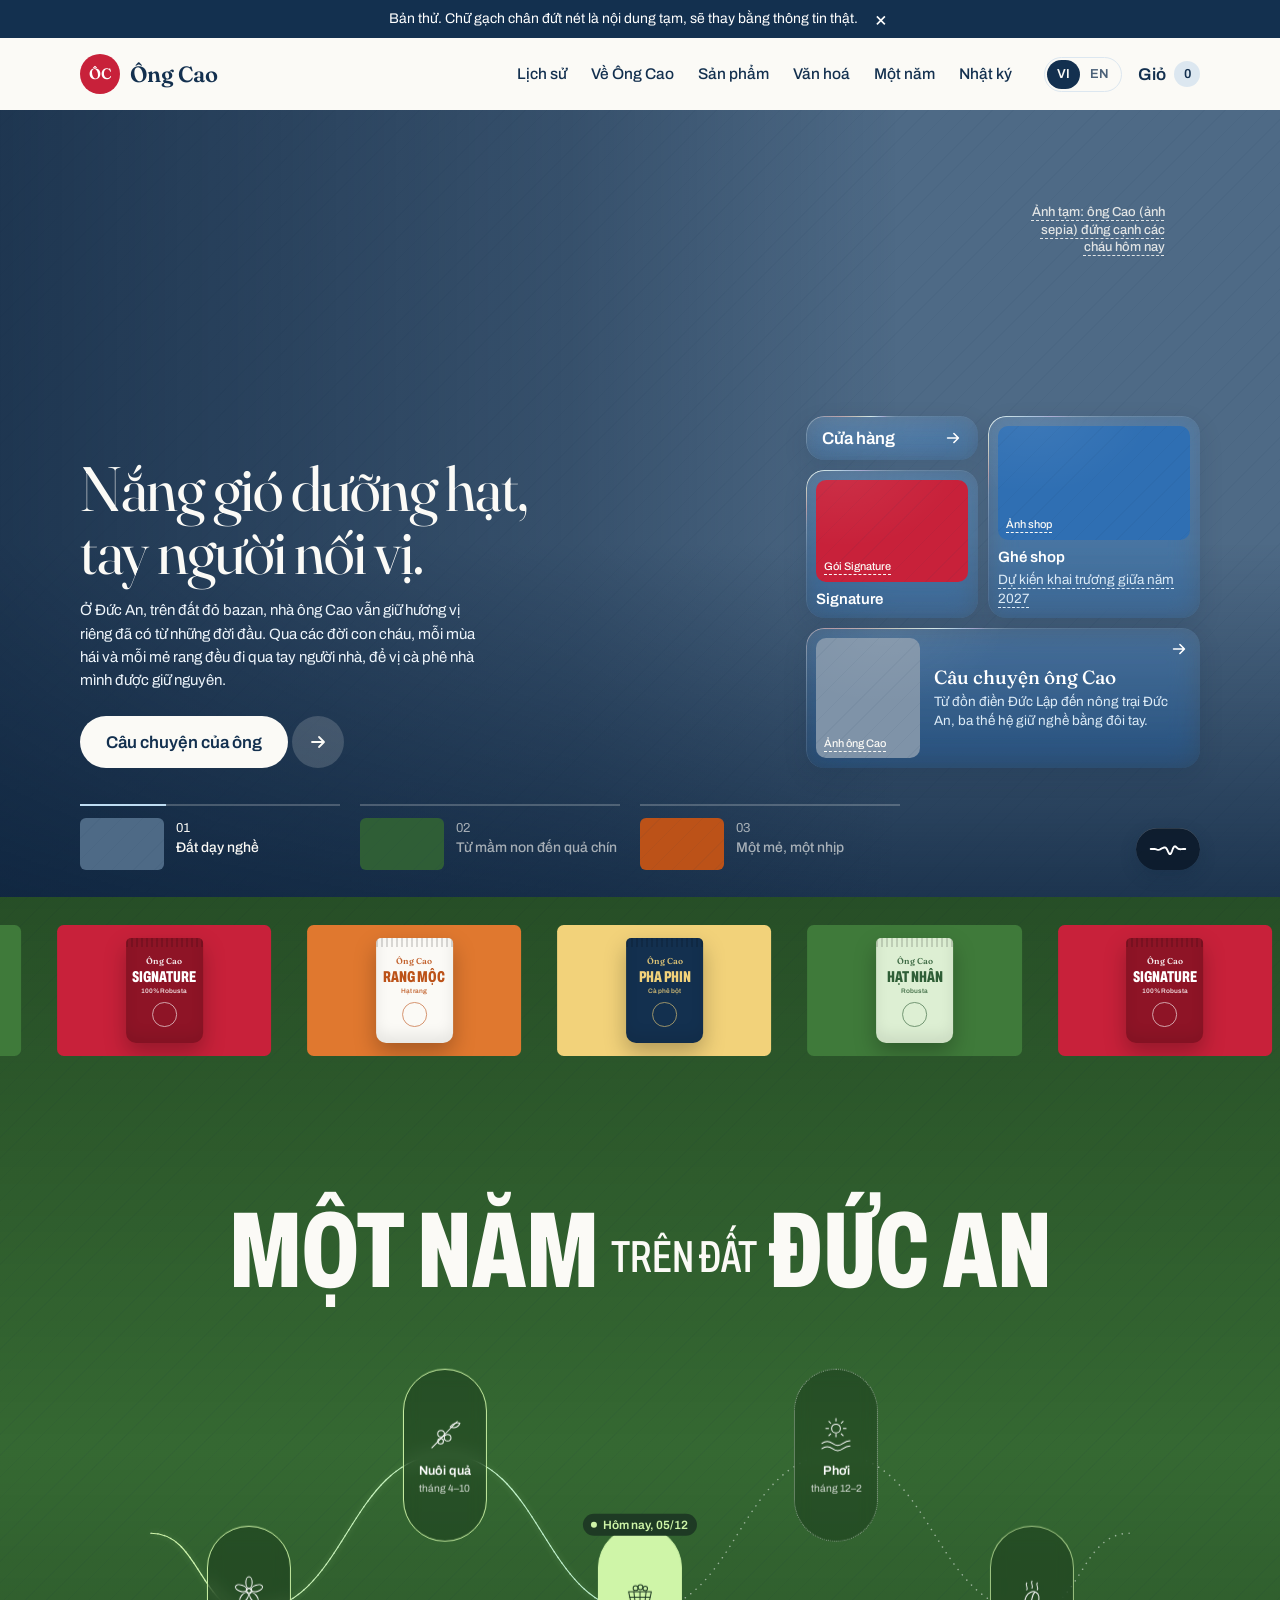
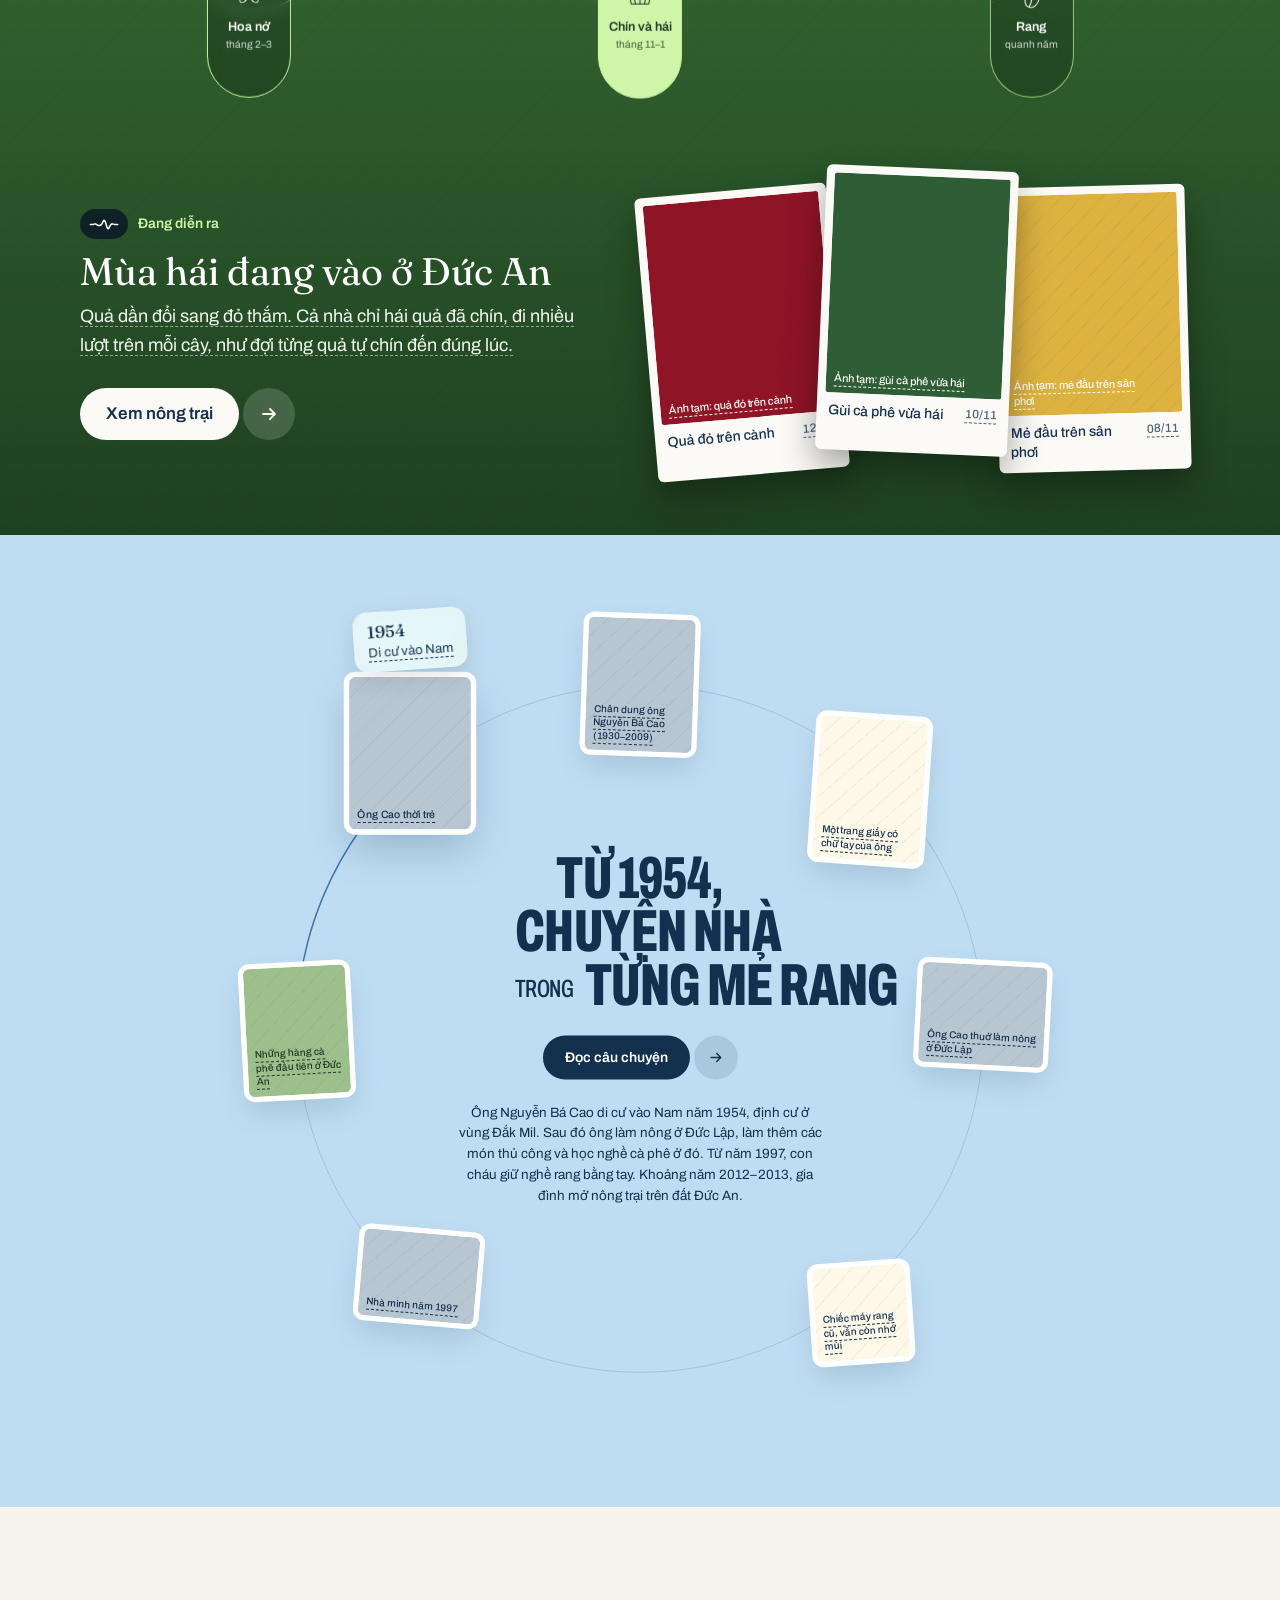
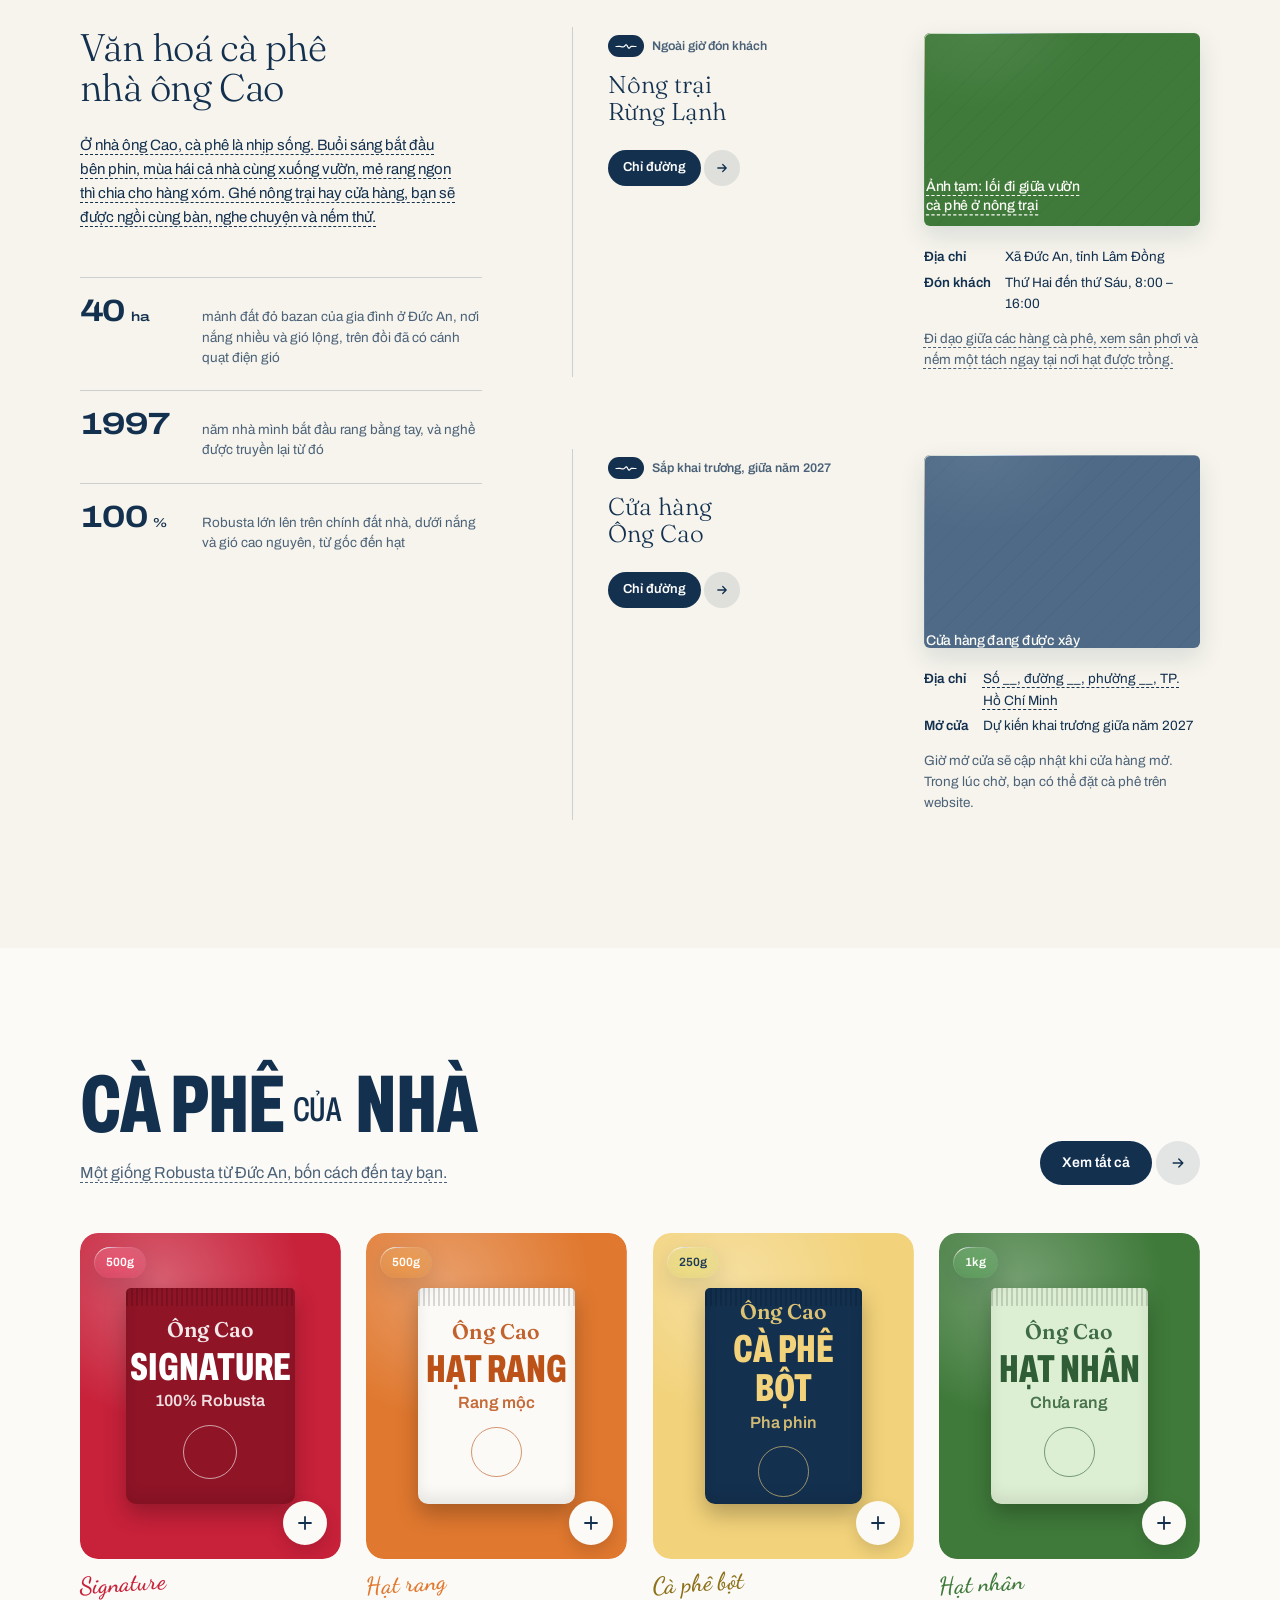
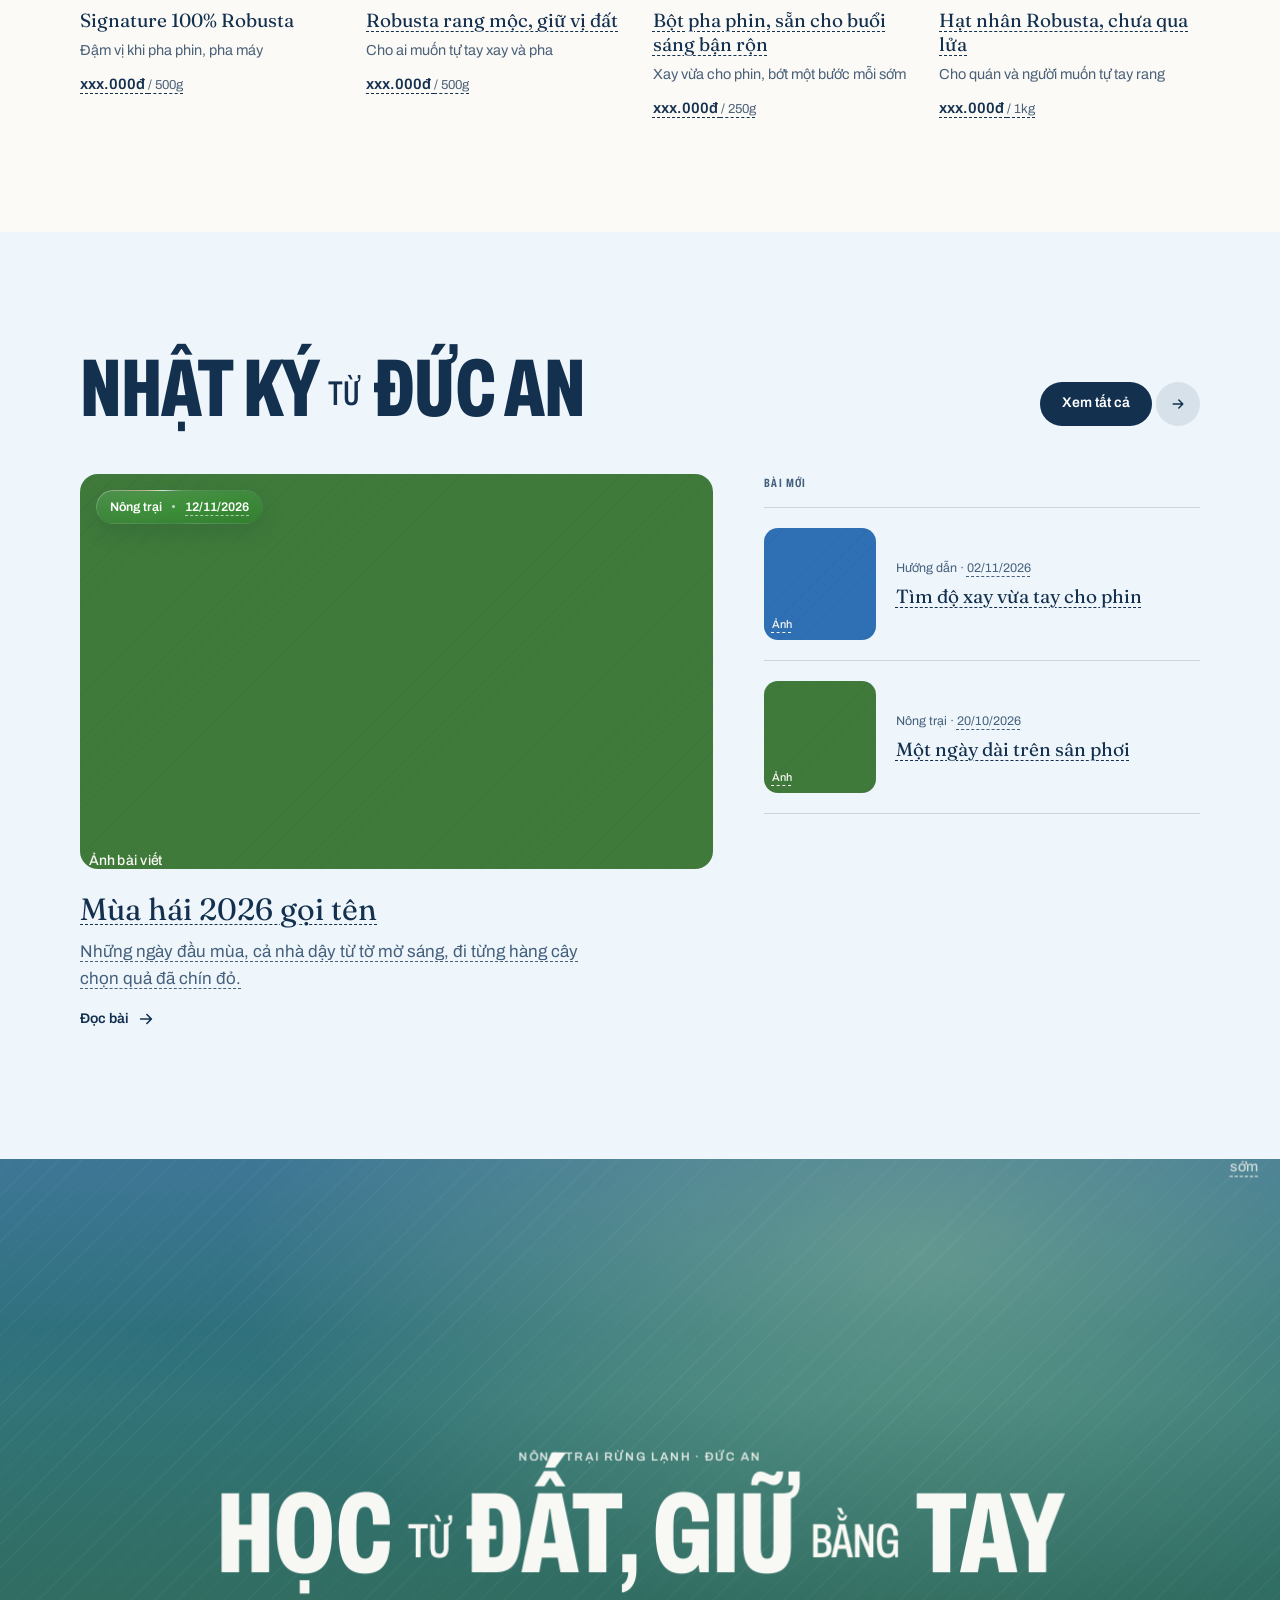
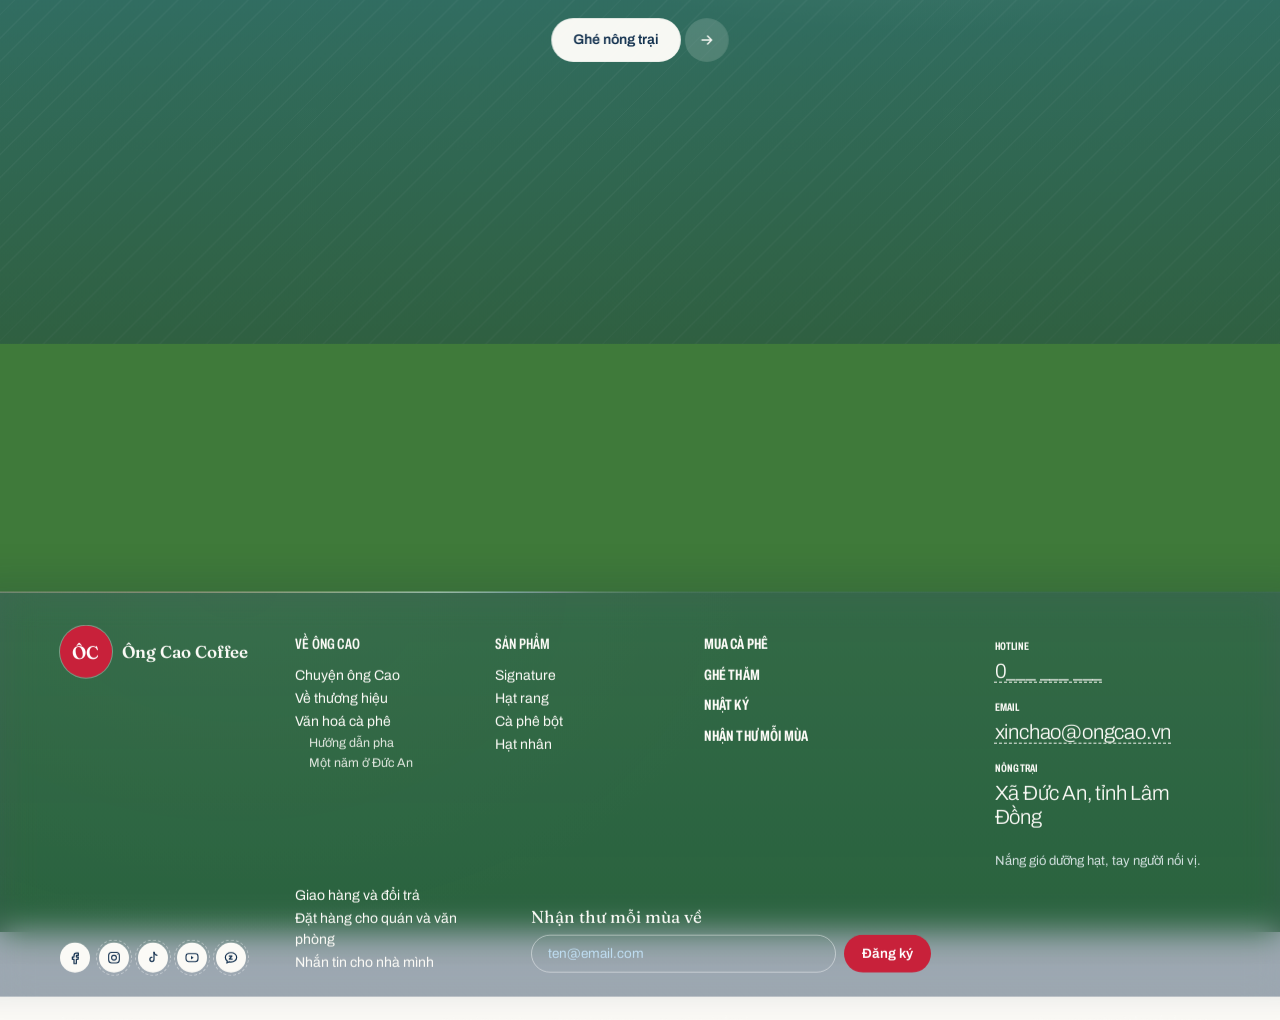
==== index.html @ 78bb6f8e "Bản thử website Ông Cao Coffee Trang chủ và 6 trang con (Lịch sử, Về Ông Cao, Sản phẩm, Văn hoá, Một" ====
<!doctype html>
<html lang="vi">
<head>
<meta charset="utf-8">
<meta name="viewport" content="width=device-width, initial-scale=1">
<!-- Bản thử: chặn Google lập chỉ mục. Xoá dòng dưới khi ra mắt chính thức. -->
<meta name="robots" content="noindex, nofollow">
<title>Ông Cao Coffee</title>
<meta name="description" content="Cà phê Robusta trồng trên đất đỏ bazan ở Đức An, rang bằng tay từ năm 1997. Nắng, gió và đôi tay người nhà cùng làm nên hạt cà phê.">
<link rel="preconnect" href="https://fonts.googleapis.com">
<link rel="preconnect" href="https://fonts.gstatic.com" crossorigin>
<link href="https://fonts.googleapis.com/css2?family=Archivo:wdth,wght@62..125,100..900&family=Dancing+Script:wght@500..700&family=Fraunces:opsz,wght@9..144,300..700&display=swap" rel="stylesheet">
<link rel="stylesheet" href="assets/styles.css?v=91">
<script>
  document.documentElement.classList.add('js');
  try { var l = localStorage.getItem('ongcao-lang'); if (l === 'en' || l === 'vi') document.documentElement.lang = l; } catch (e) {}
  try { if (sessionStorage.getItem('oc-draft-closed')) document.documentElement.classList.add('no-draft'); } catch (e) {}
  // Chuyển trang: bỏ qua hiệu ứng khi tab đang ẩn để trang không bị kẹt ở màn che
  addEventListener('pagereveal', function (e) { if (e.viewTransition && document.visibilityState === 'hidden') e.viewTransition.skipTransition(); });
  addEventListener('pageswap', function (e) { if (e.viewTransition && document.visibilityState === 'hidden') e.viewTransition.skipTransition(); });
</script>
</head>
<body>

<a class="skip" href="#main"><span lang="vi">Bỏ qua tới nội dung</span><span lang="en">Skip to content</span></a>

<div class="draft-note" id="draftNote" role="note">
  <p>
    <span lang="vi">Bản thử. Chữ gạch chân đứt nét là nội dung tạm, sẽ thay bằng thông tin thật.</span>
    <span lang="en">Draft. Dashed-underline text is placeholder content, to be replaced with real details.</span>
  </p>
  <button type="button" class="draft-note__close" id="draftClose" aria-label="Đóng ghi chú">×</button>
</div>

<!-- 0. Header -->
<header class="site-header" id="header">
  <div class="wrap header__inner">
    <a href="index.html" class="logo" aria-label="Ông Cao Coffee">
      <span class="logo__mark" aria-hidden="true">ÔC</span>
      <span class="logo__word">Ông Cao</span>
    </a>
    <nav class="nav" id="nav" aria-label="Chính">
      <a href="lich-su.html" data-page="lich-su"><span lang="vi">Lịch sử</span><span lang="en">History</span></a>
      <a href="ve-ong-cao.html" data-page="ve-ong-cao"><span lang="vi">Về Ông Cao</span><span lang="en">About</span></a>
      <a href="san-pham.html" data-page="san-pham"><span lang="vi">Sản phẩm</span><span lang="en">Products</span></a>
      <a href="van-hoa.html" data-page="van-hoa"><span lang="vi">Văn hoá</span><span lang="en">Culture</span></a>
      <a href="mot-nam.html" data-page="mot-nam"><span lang="vi">Một năm</span><span lang="en">The year</span></a>
      <a href="nhat-ky.html" data-page="nhat-ky"><span lang="vi">Nhật ký</span><span lang="en">Journal</span></a>
    </nav>
    <div class="header__tools">
      <div class="lang" role="group" aria-label="Ngôn ngữ / Language">
        <button type="button" data-set-lang="vi" aria-pressed="true">VI</button>
        <button type="button" data-set-lang="en" aria-pressed="false">EN</button>
      </div>
      <a href="san-pham.html" class="cart" id="cart" aria-live="polite">
        <span lang="vi">Giỏ</span><span lang="en">Cart</span>
        <span class="cart__count" id="cartCount">0</span>
      </a>
      <button type="button" class="menu-btn" id="menuBtn" aria-expanded="false" aria-controls="nav">
        <span lang="vi">Menu</span><span lang="en">Menu</span>
      </button>
    </div>
  </div>
</header>

<main id="main">

<!-- 1. Hero: hai thế hệ -->
<section class="hero" id="hero" aria-roledescription="carousel" aria-label="Ông Cao Coffee" data-light>

  <!-- Lớp nền: mỗi cảnh một ảnh, phóng sẵn rồi lùi chậm -->
  <div class="hero__bg" aria-hidden="true">
    <div class="hero__slide is-active" data-duration="7000">
      <div class="hero__media ph" style="--ph: var(--slate-500)">
        <span class="ph__label tam"><span lang="vi">Ảnh tạm: ông Cao (ảnh sepia) đứng cạnh các cháu hôm nay</span><span lang="en">Placeholder: Mr. Cao (sepia photo) standing beside his grandchildren today</span></span>
      </div>
    </div>
    <div class="hero__slide" data-duration="10500" data-stages="3">
      <div class="hero__stage is-on"><div class="hero__media ph" style="--ph: var(--leaf-700)"><span class="ph__label tam"><span lang="vi">Ảnh tạm: mầm cà phê non trong bầu đất</span><span lang="en">Placeholder: a young seedling in its soil bag</span></span></div></div>
      <div class="hero__stage"><div class="hero__media ph" style="--ph: var(--leaf-400)"><span class="ph__label tam"><span lang="vi">Ảnh tạm: hoa trắng phủ kín cành cà phê</span><span lang="en">Placeholder: white blossom covering the coffee branches</span></span></div></div>
      <div class="hero__stage"><div class="hero__media ph" style="--ph: var(--cherry-700)"><span class="ph__label tam"><span lang="vi">Ảnh tạm: chùm quả Robusta chín đỏ</span><span lang="en">Placeholder: ripe red Robusta cherries</span></span></div></div>
    </div>
    <div class="hero__slide" data-duration="7000">
      <div class="hero__media ph" style="--ph: var(--sun-600)">
        <span class="ph__label tam"><span lang="vi">Ảnh tạm: đôi tay đảo hạt trong mẻ rang</span><span lang="en">Placeholder: hands turning beans in a roasting batch</span></span>
      </div>
    </div>
  </div>
  <div class="hero__shade" aria-hidden="true"></div>

  <div class="wrap hero__content">
    <!-- Lớp chữ: mỗi cảnh một lời mời -->
    <ul class="hero__copy" id="heroCopy">
      <li class="hero__scene is-active" role="group" aria-roledescription="slide" aria-label="1 / 3">
        <h1 class="hero__title">
          <span lang="vi">Nắng gió dưỡng hạt,<br>tay người nối vị.</span>
          <span lang="en">Sun and wind nurture the bean,<br>hands carry on its taste.</span>
        </h1>
        <p class="hero__lead">
          <span lang="vi">Ở Đức An, trên đất đỏ bazan, nhà ông Cao vẫn giữ hương vị riêng đã có từ những đời đầu. Qua các đời con cháu, mỗi mùa hái và mỗi mẻ rang đều đi qua tay người nhà, để vị cà phê nhà mình được giữ nguyên.</span>
          <span lang="en">In Đức An, on red basalt earth, Mr. Cao's family keeps the flavor that is theirs, a taste carried since the first generations. Through each generation, every harvest and every roast still passes through family hands, so the taste of home is kept.</span>
        </p>
        <div class="pill-btn">
          <a href="#chuyen" class="pill-btn__label"><span lang="vi">Câu chuyện của ông</span><span lang="en">His story</span></a>
          <a href="#chuyen" class="pill-btn__icon" tabindex="-1" aria-hidden="true"><span class="pill-btn__arrow"><svg viewBox="0 0 20 20"><path d="M4 10h11M11 5l5 5-5 5"/></svg></span><span class="pill-btn__arrow pill-btn__arrow--next"><svg viewBox="0 0 20 20"><path d="M4 10h11M11 5l5 5-5 5"/></svg></span></a>
        </div>
      </li>

      <li class="hero__scene" role="group" aria-roledescription="slide" aria-label="2 / 3">
        <h2 class="hero__title">
          <span lang="vi">Từ mầm non<br>đến quả chín.</span>
          <span lang="en">From first shoot<br>to ripe cherry.</span>
        </h2>
        <ol class="hero__stages" id="heroStages">
          <li class="is-on"><span lang="vi">Mầm non</span><span lang="en">First shoot</span></li>
          <li><span lang="vi">Hoa nở</span><span lang="en">Blossom</span></li>
          <li><span lang="vi">Kết trái</span><span lang="en">Fruit</span></li>
          <li class="hero__stages-pill" aria-hidden="true" role="presentation"></li>
        </ol>
        <!-- Mỗi giai đoạn một đoạn mô tả (nội dung tạm, gia đình cần xác nhận các con số) -->
        <div class="hero__lead hero__lead--stages tam" id="heroStageLead">
          <p class="hero__lead-item is-on">
            <span lang="vi">Từ mầm non đến khi cây trưởng thành, cây Robusta ở Đức An phải mất khoảng __ năm mới cho được vụ quả đầu tiên đủ chuẩn để rang. Trong thời gian chờ, cả nhà vẫn trồng lúa, ngô và khoai để có cái ăn.</span>
            <span lang="en">From first shoot to full maturity, a Robusta tree in Đức An takes about __ years to bear a first crop worthy of the roaster. While waiting, the family still grows rice, corn and sweet potato to eat.</span>
          </p>
          <p class="hero__lead-item" aria-hidden="true">
            <span lang="vi">Sang tháng 2, giữa mùa khô, sau những đợt tưới cây, hoa trắng nở kín cành trong khoảng __ ngày, rồi nhường chỗ cho những chùm quả non xanh.</span>
            <span lang="en">In February, in the middle of the dry season and after the watering of the trees, white blossom covers the branches for about __ days, then gives way to tiny green cherries.</span>
          </p>
          <p class="hero__lead-item" aria-hidden="true">
            <span lang="vi">Quả lớn dần suốt mùa mưa rồi chín đỏ vào khoảng tháng 11. Cả nhà chỉ hái quả đã chín, đi __ lượt mới xong một cây.</span>
            <span lang="en">Through the rains the cherries swell and turn red around November. The family picks only the ripe ones, passing each tree __ times.</span>
          </p>
        </div>
        <div class="pill-btn">
          <a href="#hanh-trinh" class="pill-btn__label"><span lang="vi">Đi dạo nông trại</span><span lang="en">Walk the farm</span></a>
          <a href="#hanh-trinh" class="pill-btn__icon" tabindex="-1" aria-hidden="true"><span class="pill-btn__arrow"><svg viewBox="0 0 20 20"><path d="M4 10h11M11 5l5 5-5 5"/></svg></span><span class="pill-btn__arrow pill-btn__arrow--next"><svg viewBox="0 0 20 20"><path d="M4 10h11M11 5l5 5-5 5"/></svg></span></a>
        </div>
      </li>

      <li class="hero__scene" role="group" aria-roledescription="slide" aria-label="3 / 3">
        <h2 class="hero__title">
          <span lang="vi">Rang bằng tay,<br>một mẻ một nhịp.</span>
          <span lang="en">Roasted by hand,<br>one batch, one rhythm.</span>
        </h2>
        <p class="hero__lead">
          <span lang="vi">Mỗi mẻ chỉ <span class="tam">__ kg</span>, rang theo công thức gia đình giữ từ bao năm, rồi đóng gói ngay tại xưởng khi hạt còn thơm.</span>
          <span lang="en">Each batch is just <span class="tam">__ kg</span>, roasted to a family recipe kept over the years, and packed at our roastery while the beans are still fragrant.</span>
        </p>
        <div class="pill-btn pill-btn--buy">
          <a href="#san-pham" class="pill-btn__label"><span lang="vi">Mua cà phê</span><span lang="en">Shop coffee</span></a>
          <a href="#san-pham" class="pill-btn__icon" tabindex="-1" aria-hidden="true"><span class="pill-btn__arrow"><svg viewBox="0 0 20 20"><path d="M4 10h11M11 5l5 5-5 5"/></svg></span><span class="pill-btn__arrow pill-btn__arrow--next"><svg viewBox="0 0 20 20"><path d="M4 10h11M11 5l5 5-5 5"/></svg></span></a>
        </div>
      </li>
    </ul>

    <!-- Lưới thẻ kính -->
    <nav class="glass" id="glass" aria-label="Lối tắt">
      <a href="#san-pham" class="glass__cell lg glass__bar">
        <span lang="vi">Cửa hàng</span><span lang="en">Shop</span>
        <svg viewBox="0 0 20 20" aria-hidden="true"><path d="M4 10h11M11 5l5 5-5 5"/></svg>
      </a>

      <div class="glass__cell lg glass__tall" data-rotate>
        <a href="#hanh-trinh" class="glass__face is-on">
          <span class="glass__live"><span class="live-dot" aria-hidden="true"></span><span id="glassSeason">Đang mùa hái ở Đức An</span></span>
          <span class="glass__img ph" style="--ph: var(--leaf-700)"><span class="ph__label tam"><span lang="vi">Ảnh mùa hái</span><span lang="en">Harvest photo</span></span></span>
          <span class="glass__title"><span lang="vi">Hôm nay ở nông trại</span><span lang="en">On the farm today</span></span>
        </a>
        <a href="#ghe-shop" class="glass__face">
          <span class="glass__img ph" style="--ph: var(--sky-500)"><span class="ph__label tam"><span lang="vi">Ảnh shop</span><span lang="en">Shop photo</span></span></span>
          <span class="glass__title"><span lang="vi">Ghé shop</span><span lang="en">Visit the shop</span></span>
          <span class="glass__text tam"><span lang="vi">Dự kiến khai trương giữa năm 2027</span><span lang="en">Opening expected mid-2027</span></span>
        </a>
      </div>

      <a href="#san-pham" class="glass__cell lg glass__square">
        <span class="glass__img glass__img--product ph" style="--ph: var(--cherry-500)"><span class="ph__label tam"><span lang="vi">Gói Signature</span><span lang="en">Signature bag</span></span></span>
        <span class="glass__title">Signature</span>
      </a>

      <div class="glass__cell lg glass__wide" data-rotate>
        <a href="#chuyen" class="glass__face is-on">
          <span class="glass__img glass__img--side ph" style="--ph: var(--slate-400)"><span class="ph__label tam"><span lang="vi">Ảnh ông Cao</span><span lang="en">Mr. Cao</span></span></span>
          <span class="glass__body">
            <span class="glass__title"><span lang="vi">Câu chuyện ông Cao</span><span lang="en">Mr. Cao's story</span></span>
            <span class="glass__text"><span lang="vi">Từ đồn điền Đức Lập đến nông trại Đức An, ba thế hệ giữ nghề bằng đôi tay.</span><span lang="en">From the Đức Lập plantation to the Đức An farm, three generations have kept the craft by hand.</span></span>
          </span>
          <svg class="glass__arrow" viewBox="0 0 20 20" aria-hidden="true"><path d="M4 10h11M11 5l5 5-5 5"/></svg>
        </a>
        <a href="#" class="glass__face">
          <span class="glass__img glass__img--side ph" style="--ph: var(--leaf-400)"><span class="ph__label tam"><span lang="vi">Ảnh nhật ký</span><span lang="en">Journal photo</span></span></span>
          <span class="glass__body">
            <span class="glass__title"><span lang="vi">Nhật ký từ Đức An</span><span lang="en">Notes from Đức An</span></span>
            <span class="glass__text"><span lang="vi">Những trang mới nhất từ nông trại, viết lại mỗi mùa.</span><span lang="en">The newest pages from the farm, written again each season.</span></span>
          </span>
          <svg class="glass__arrow" viewBox="0 0 20 20" aria-hidden="true"><path d="M4 10h11M11 5l5 5-5 5"/></svg>
        </a>
      </div>
    </nav>
  </div>

  <!-- Ảnh nhỏ đánh số + thanh tiến trình -->
  <div class="wrap hero__thumbs">
    <ol class="thumbs" id="heroThumbs">
      <li><button type="button" class="thumb is-active" aria-current="true">
        <span class="thumb__bar"><span class="thumb__fill"></span></span>
        <span class="thumb__img ph" style="--ph: var(--slate-500)" aria-hidden="true"></span>
        <span class="thumb__num">01</span>
        <span class="thumb__label"><span lang="vi">Đất dạy nghề</span><span lang="en">Taught by the soil</span></span>
      </button></li>
      <li><button type="button" class="thumb">
        <span class="thumb__bar"><span class="thumb__fill"></span></span>
        <span class="thumb__img ph" style="--ph: var(--leaf-700)" aria-hidden="true"></span>
        <span class="thumb__num">02</span>
        <span class="thumb__label"><span lang="vi">Từ mầm non đến quả chín</span><span lang="en">From shoot to ripe cherry</span></span>
      </button></li>
      <li><button type="button" class="thumb">
        <span class="thumb__bar"><span class="thumb__fill"></span></span>
        <span class="thumb__img ph" style="--ph: var(--sun-600)" aria-hidden="true"></span>
        <span class="thumb__num">03</span>
        <span class="thumb__label"><span lang="vi">Một mẻ, một nhịp</span><span lang="en">One batch, one rhythm</span></span>
      </button></li>
    </ol>
    <button type="button" class="hero__pause live-wave" id="heroPause" aria-pressed="false">
      <svg viewBox="0 0 44 22" aria-hidden="true"><path d="M2 11H42"/></svg>
      <span class="sr-only"><span lang="vi">Tạm dừng</span><span lang="en">Pause</span></span>
    </button>
  </div>
</section>

<!-- 2. Sản phẩm + hành trình một năm (chung một nền) -->
<section class="journey" id="hanh-trinh" aria-labelledby="journeyTitle">
  <div class="journey__bg" id="journeyBg" aria-hidden="true">
    <div class="journey__layer ph" style="--ph: var(--leaf-400)"><span class="ph__label tam"><span lang="vi">Ảnh nền tạm: hoa cà phê trắng phủ kín vườn</span><span lang="en">Background placeholder: white blossom across the orchard</span></span></div>
    <div class="journey__layer ph" style="--ph: var(--leaf-800)"><span class="ph__label tam"><span lang="vi">Ảnh nền tạm: vườn mùa mưa, quả xanh trên cành</span><span lang="en">Background placeholder: the orchard in the rainy season</span></span></div>
    <div class="journey__layer ph" style="--ph: var(--leaf-600)"><span class="ph__label tam"><span lang="vi">Ảnh nền tạm: tay người nhà hái giữa vườn</span><span lang="en">Background placeholder: family hands picking in the orchard</span></span></div>
    <div class="journey__layer ph" style="--ph: var(--honey-500)"><span class="ph__label tam"><span lang="vi">Ảnh nền tạm: sân phơi rực nắng, đầy quả</span><span lang="en">Background placeholder: the drying yard glowing in the sun</span></span></div>
    <div class="journey__layer ph" style="--ph: var(--sky-800)"><span class="ph__label tam"><span lang="vi">Ảnh nền tạm: góc xưởng rang của nhà</span><span lang="en">Background placeholder: a corner of the family roastery</span></span></div>
  </div>


  <!-- Dải sản phẩm chạy theo hướng cuộn, nằm ở đầu section và dùng chung nền -->
  <div class="pstrip journey__products" id="dai-san-pham" role="region" aria-label="Sản phẩm của Ông Cao">
    <div class="pstrip__viewport">
      <ul class="pstrip__track" id="pstripTrack">
        <li class="ptile" style="--tile: var(--cherry-500); --bag: var(--cherry-700); --bag-ink: #FFFFFF; --script: var(--cherry-300)">
          <a href="#san-pham" class="ptile__link">
            <span class="ptile__frame">
              <span class="bag" aria-hidden="true">
                <span class="bag__brand">Ông Cao</span>
                <span class="bag__name"><span lang="vi">Signature</span><span lang="en">Signature</span></span>
                <span class="bag__sub"><span lang="vi">100% Robusta</span><span lang="en">100% Robusta</span></span>
                <span class="bag__seal"></span>
              </span>
            </span>
            <span class="ptile__meta">
              <span class="ptile__script"><span lang="vi">Signature</span><span lang="en">Signature</span></span>
              <span class="ptile__name"><span lang="vi">100% Robusta</span><span lang="en">100% Robusta</span></span>
              <span class="ptile__go" aria-hidden="true"><span class="ptile__arrow"><svg viewBox="0 0 20 20"><path d="M4 10h11M11 5l5 5-5 5"/></svg></span><span class="ptile__arrow ptile__arrow--next"><svg viewBox="0 0 20 20"><path d="M4 10h11M11 5l5 5-5 5"/></svg></span></span>
            </span>
          </a>
        </li>
        <li class="ptile" style="--tile: var(--sun-500); --bag: var(--blossom); --bag-ink: var(--sun-600); --script: var(--sun-300)">
          <a href="#san-pham" class="ptile__link">
            <span class="ptile__frame">
              <span class="bag" aria-hidden="true">
                <span class="bag__brand">Ông Cao</span>
                <span class="bag__name"><span lang="vi">Rang mộc</span><span lang="en">Pure roast</span></span>
                <span class="bag__sub"><span lang="vi">Hạt rang</span><span lang="en">Roasted beans</span></span>
                <span class="bag__seal"></span>
              </span>
            </span>
            <span class="ptile__meta">
              <span class="ptile__script"><span lang="vi">Hạt rang</span><span lang="en">Roasted beans</span></span>
              <span class="ptile__name"><span lang="vi">Rang mộc</span><span lang="en">Pure roast</span></span>
              <span class="ptile__go" aria-hidden="true"><span class="ptile__arrow"><svg viewBox="0 0 20 20"><path d="M4 10h11M11 5l5 5-5 5"/></svg></span><span class="ptile__arrow ptile__arrow--next"><svg viewBox="0 0 20 20"><path d="M4 10h11M11 5l5 5-5 5"/></svg></span></span>
            </span>
          </a>
        </li>
        <li class="ptile" style="--tile: var(--honey-200); --bag: var(--ink); --bag-ink: var(--honey-200); --script: var(--honey-200)">
          <a href="#san-pham" class="ptile__link">
            <span class="ptile__frame">
              <span class="bag" aria-hidden="true">
                <span class="bag__brand">Ông Cao</span>
                <span class="bag__name"><span lang="vi">Pha phin</span><span lang="en">Phin grind</span></span>
                <span class="bag__sub"><span lang="vi">Cà phê bột</span><span lang="en">Ground coffee</span></span>
                <span class="bag__seal"></span>
              </span>
            </span>
            <span class="ptile__meta">
              <span class="ptile__script"><span lang="vi">Cà phê bột</span><span lang="en">Ground coffee</span></span>
              <span class="ptile__name"><span lang="vi">Pha phin</span><span lang="en">Phin grind</span></span>
              <span class="ptile__go" aria-hidden="true"><span class="ptile__arrow"><svg viewBox="0 0 20 20"><path d="M4 10h11M11 5l5 5-5 5"/></svg></span><span class="ptile__arrow ptile__arrow--next"><svg viewBox="0 0 20 20"><path d="M4 10h11M11 5l5 5-5 5"/></svg></span></span>
            </span>
          </a>
        </li>
        <li class="ptile" style="--tile: var(--leaf-600); --bag: var(--leaf-100); --bag-ink: var(--leaf-700); --script: var(--lime-200)">
          <a href="#san-pham" class="ptile__link">
            <span class="ptile__frame">
              <span class="bag" aria-hidden="true">
                <span class="bag__brand">Ông Cao</span>
                <span class="bag__name"><span lang="vi">Hạt nhân</span><span lang="en">Green beans</span></span>
                <span class="bag__sub"><span lang="vi">Robusta</span><span lang="en">Robusta</span></span>
                <span class="bag__seal"></span>
              </span>
            </span>
            <span class="ptile__meta">
              <span class="ptile__script"><span lang="vi">Hạt nhân</span><span lang="en">Green beans</span></span>
              <span class="ptile__name"><span lang="vi">Đức An</span><span lang="en">Đức An</span></span>
              <span class="ptile__go" aria-hidden="true"><span class="ptile__arrow"><svg viewBox="0 0 20 20"><path d="M4 10h11M11 5l5 5-5 5"/></svg></span><span class="ptile__arrow ptile__arrow--next"><svg viewBox="0 0 20 20"><path d="M4 10h11M11 5l5 5-5 5"/></svg></span></span>
            </span>
          </a>
        </li>
      </ul>
    </div>
  </div>

  <div class="wrap journey__inner">
    <h2 id="journeyTitle" class="journey__title">
      <span lang="vi"><span class="journey__big">Một năm</span> <span class="journey__small">trên đất</span> <span class="journey__big">Đức An</span></span>
      <span lang="en"><span class="journey__big">A Year</span> <span class="journey__small">on the land of</span> <span class="journey__big">Đức An</span></span>
    </h2>

    <div class="journey__map" id="journeyMap">
      <svg class="journey__svg" viewBox="0 0 1000 440" aria-hidden="true">
        <defs>
          <linearGradient id="journeyGrad" gradientUnits="userSpaceOnUse" x1="0" y1="0" x2="1000" y2="0">
            <stop offset="0" style="stop-color: var(--lime-200)"/>
            <stop offset=".55" style="stop-color: var(--mint-200)"/>
            <stop offset="1" style="stop-color: var(--sky-200)"/>
          </linearGradient>
        </defs>
        <path class="journey__track" id="journeyTrack" d="M0 220 C 50 220 50 300 100 300 C 200 300 200 140 300 140 C 400 140 400 300 500 300 C 600 300 600 140 700 140 C 800 140 800 300 900 300 C 950 300 950 220 1000 220"/>
        <path class="journey__done" id="journeyDone" d="M0 220 C 50 220 50 300 100 300 C 200 300 200 140 300 140 C 400 140 400 300 500 300 C 600 300 600 140 700 140 C 800 140 800 300 900 300 C 950 300 950 220 1000 220"/>
        <path class="journey__link" id="journeyLink" d="M0 220 C 50 220 50 300 100 300 C 200 300 200 140 300 140 C 400 140 400 300 500 300 C 600 300 600 140 700 140 C 800 140 800 300 900 300 C 950 300 950 220 1000 220"/>
        <path class="journey__route" id="journeyRoute" d="M0 220 C 50 220 50 300 100 300 C 200 300 200 140 300 140 C 400 140 400 300 500 300 C 600 300 600 140 700 140 C 800 140 800 300 900 300 C 950 300 950 220 1000 220"/>
        <circle class="journey__spark" r="3.5" cx="-20" cy="-20"/>
        <circle class="journey__spark" r="2.6" cx="-20" cy="-20"/>
        <circle class="journey__spark" r="2" cx="-20" cy="-20"/>
      </svg>
      <span class="journey__eta" id="journeyEta" aria-hidden="true"></span>

      <ol class="journey__nodes" id="journeyNodes" role="tablist" aria-label="Một năm của cây Robusta">
        <li style="--x: 10%; --y: 68.18%">
          <button type="button" class="jnode" role="tab" id="jstage-0" aria-controls="journeyDetail">
            <span class="jnode__ring">
              <svg viewBox="0 0 48 48" class="ico ico--bloom" aria-hidden="true">
                <g class="petals">
                  <g><ellipse class="petal" cx="24" cy="14.5" rx="3.6" ry="6.6"/></g>
                  <g transform="rotate(72 24 24)"><ellipse class="petal" cx="24" cy="14.5" rx="3.6" ry="6.6"/></g>
                  <g transform="rotate(144 24 24)"><ellipse class="petal" cx="24" cy="14.5" rx="3.6" ry="6.6"/></g>
                  <g transform="rotate(216 24 24)"><ellipse class="petal" cx="24" cy="14.5" rx="3.6" ry="6.6"/></g>
                  <g transform="rotate(288 24 24)"><ellipse class="petal" cx="24" cy="14.5" rx="3.6" ry="6.6"/></g>
                </g>
                <circle class="core" cx="24" cy="24" r="2.6"/>
              </svg>
              <span class="jnode__label"><b><span lang="vi">Hoa nở</span><span lang="en">Blossom</span></b><small><span lang="vi">tháng 2–3</span><span lang="en">Feb–Mar</span></small></span>
            </span>
          </button>
        </li>
        <li style="--x: 30%; --y: 31.82%">
          <button type="button" class="jnode" role="tab" id="jstage-1" aria-controls="journeyDetail">
            <span class="jnode__ring">
              <svg viewBox="0 0 48 48" class="ico ico--grow" aria-hidden="true">
                <circle class="heal" cx="22" cy="28" r="10"/>
                <path d="M9 40C17 32 25 23 38 10"/>
                <path class="leaf" d="M30 16c4-5 9-5 11-4-1 3-5 7-11 4z"/>
                <circle class="berry" cx="19.5" cy="24" r="3.8"/>
                <circle class="berry" cx="27" cy="28.5" r="3.8"/>
                <circle class="berry" cx="19" cy="32.5" r="3.2"/>
                <path class="plus" d="M37 29v4M35 31h4"/>
              </svg>
              <span class="jnode__label"><b><span lang="vi">Nuôi quả</span><span lang="en">Fruit grows</span></b><small><span lang="vi">tháng 4–10</span><span lang="en">Apr–Oct</span></small></span>
            </span>
          </button>
        </li>
        <li style="--x: 50%; --y: 68.18%">
          <button type="button" class="jnode" role="tab" id="jstage-2" aria-controls="journeyDetail">
            <span class="jnode__ring">
              <svg viewBox="0 0 48 48" class="ico ico--harvest" aria-hidden="true">
                <circle class="drop" cx="19" cy="21" r="2.8"/>
                <circle class="drop" cx="24.5" cy="20" r="2.8"/>
                <circle class="drop" cx="30" cy="21.5" r="2.6"/>
                <g class="basket">
                  <path d="M11 25h26l-3 14H14z"/>
                  <path d="M12.4 31.5h23.2M17 25l1.6 14M24 25v14M31 25l-1.6 14"/>
                </g>
              </svg>
              <span class="jnode__label"><b><span lang="vi">Chín và hái</span><span lang="en">Ripen and pick</span></b><small><span lang="vi">tháng 11–1</span><span lang="en">Nov–Jan</span></small></span>
            </span>
          </button>
        </li>
        <li style="--x: 70%; --y: 31.82%">
          <button type="button" class="jnode" role="tab" id="jstage-3" aria-controls="journeyDetail">
            <span class="jnode__ring">
              <svg viewBox="0 0 48 48" class="ico ico--dry" aria-hidden="true">
                <g class="rays">
                  <path d="M24 6.5v3M24 24.5v3M12.5 18h3M32.5 18h3M15.9 9.9l2.1 2.1M30 24l2.1 2.1M15.9 26.1l2.1-2.1M30 12l2.1-2.1"/>
                </g>
                <circle class="sun" cx="24" cy="18" r="5"/>
                <path class="wave" d="M8 35c4-3 8-3 12 0s8 3 12 0 8-3 8-3"/>
                <path class="wave wave--2" d="M8 41c4-3 8-3 12 0s8 3 12 0 8-3 8-3"/>
              </svg>
              <span class="jnode__label"><b><span lang="vi">Phơi</span><span lang="en">Sun-dry</span></b><small><span lang="vi">tháng 12–2</span><span lang="en">Dec–Feb</span></small></span>
            </span>
          </button>
        </li>
        <li style="--x: 90%; --y: 68.18%">
          <button type="button" class="jnode" role="tab" id="jstage-4" aria-controls="journeyDetail">
            <span class="jnode__ring">
              <svg viewBox="0 0 48 48" class="ico ico--roast" aria-hidden="true">
                <path class="steam" d="M18 15c-2 3 2 5 0 8"/>
                <path class="steam" d="M24 13c-2 3 2 5 0 8"/>
                <path class="steam" d="M30 15c-2 3 2 5 0 8"/>
                <g class="bean">
                  <ellipse cx="24" cy="34" rx="7.5" ry="9.5" transform="rotate(28 24 34)"/>
                  <path d="M27.2 25.8c-4.6 3.6-1.8 9.2-6.4 16.4"/>
                </g>
              </svg>
              <span class="jnode__label"><b><span lang="vi">Rang</span><span lang="en">Roast</span></b><small><span lang="vi">quanh năm</span><span lang="en">all year</span></small></span>
            </span>
          </button>
        </li>
      </ol>
    </div>

    <div class="journey__detail" id="journeyDetail" role="tabpanel" aria-live="polite">
      <div class="journey__text">
      <p class="journey__kicker">
        <span class="live-wave live-wave--sm" id="journeyWave" aria-hidden="true"><svg viewBox="0 0 44 22"><path d="M2 11H42"/></svg></span>
        <span id="journeyKicker">Đang diễn ra</span>
      </p>
      <h3 class="journey__stage journey__swap" id="journeyStage"></h3>
      <p class="journey__lead journey__swap tam" id="journeyLead"></p>
      <div class="journey__actions">
        <button type="button" class="journey__back" id="journeyBack" hidden>
          <span class="live-dot" aria-hidden="true"></span>
          <span lang="vi">Quay về hiện tại</span><span lang="en">Back to now</span>
        </button>
        <div class="pill-btn">
          <a href="mot-nam.html" class="pill-btn__label"><span lang="vi">Xem nông trại</span><span lang="en">See the farm</span></a>
          <a href="mot-nam.html" class="pill-btn__icon" tabindex="-1" aria-hidden="true"><span class="pill-btn__arrow"><svg viewBox="0 0 20 20"><path d="M4 10h11M11 5l5 5-5 5"/></svg></span><span class="pill-btn__arrow pill-btn__arrow--next"><svg viewBox="0 0 20 20"><path d="M4 10h11M11 5l5 5-5 5"/></svg></span></a>
        </div>
      </div>
      </div>
      <div class="journey__prints" id="journeyPrints">
        <figure class="print"><div class="print__img ph"><span class="ph__label tam"></span></div><figcaption></figcaption></figure>
        <figure class="print"><div class="print__img ph"><span class="ph__label tam"></span></div><figcaption></figcaption></figure>
        <figure class="print"><div class="print__img ph"><span class="ph__label tam"></span></div><figcaption></figcaption></figure>
      </div>
    </div>
  </div>
</section>

<!-- 2b. Chuyện ông Cao: tiêu đề, nút và đoạn kể nằm trong lòng vòng tròn; tư liệu xếp quanh,
     vòng tròn là đường câu chuyện nối các mốc theo thứ tự thời gian (học "Since 1961" của Delta) -->
<section class="story" id="chuyen" aria-labelledby="storyTitle" data-light>
  <div class="wrap">
    <div class="story__orbit" id="storyOrbit">
      <svg class="story__lines" viewBox="0 0 1000 840" aria-hidden="true">
        <circle class="story__ring" cx="500" cy="420" r="370"/>
        <path class="memo-line" d="M130.2 432.9 A 370 370 0 0 1 252.4 145.0"/>
        <path class="memo-line" d="M252.4 145.0 A 370 370 0 0 1 747.6 145.0"/>
        <path class="memo-line" d="M747.6 145.0 A 370 370 0 0 1 869.8 432.9"/>
        <path class="memo-line" d="M869.8 432.9 A 370 370 0 0 1 737.8 703.4"/>
        <path class="memo-line" d="M737.8 703.4 A 370 370 0 0 1 262.2 703.4"/>
        <path class="memo-line" d="M262.2 703.4 A 370 370 0 0 1 130.2 432.9"/>
        <circle class="story__spark" r="3.5" cx="-20" cy="-20"/>
      </svg>
      <div class="story__head">
        <h2 id="storyTitle" class="story__title tam">
          <span lang="vi"><span class="sw">Từ 1954,</span> <span class="sw">chuyện nhà</span> <span class="sw"><span class="story__small">trong</span> từng mẻ rang</span></span>
          <span lang="en"><span class="sw">Since 1954,</span> <span class="sw">a family story</span> <span class="sw"><span class="story__small">in</span> every roast</span></span>
        </h2>
        <div class="pill-btn story__btn">
          <a href="lich-su.html" class="pill-btn__label tam"><span lang="vi">Đọc câu chuyện</span><span lang="en">Read the story</span></a>
          <a href="lich-su.html" class="pill-btn__icon" tabindex="-1" aria-hidden="true"><span class="pill-btn__arrow"><svg viewBox="0 0 20 20"><path d="M4 10h11M11 5l5 5-5 5"/></svg></span><span class="pill-btn__arrow pill-btn__arrow--next"><svg viewBox="0 0 20 20"><path d="M4 10h11M11 5l5 5-5 5"/></svg></span></a>
        </div>
        <p class="story__lead"><span lang="vi">Ông Nguyễn Bá Cao di cư vào Nam năm 1954, định cư ở vùng Đắk Mil. Sau đó ông làm nông ở Đức Lập, làm thêm các món thủ công và học nghề cà phê ở đó. Từ năm 1997, con cháu giữ nghề rang bằng tay. Khoảng năm 2012–2013, gia đình mở nông trại trên đất Đức An.</span><span lang="en">Nguyễn Bá Cao migrated South in 1954 and settled in the Đắk Mil area. He later worked the land at Đức Lập, made handcrafted goods, and learned the coffee trade there. Since 1997, his children have roasted by hand. Around 2012–2013, the family opened a farm on the land of Đức An.</span></p>
      </div>
      <figure class="memo memo--portrait" data-depth="0.03" style="--x: 50.00%; --y: 5.95%; --w: 11.5; --r: 2deg; --d: 3">
        <div class="memo__float"><div class="memo__img ph ph--sepia"><span class="ph__label tam"><span lang="vi">Chân dung ông Nguyễn Bá Cao (1930–2009)</span><span lang="en">Portrait of Nguyễn Bá Cao (1930–2009)</span></span></div></div>
      </figure>
      <figure class="memo memo--l" tabindex="0" data-i="0" data-depth="0.04" style="--x: 25.24%; --y: 17.27%; --w: 12.5; --r: -5deg; --d: 0">
        <div class="memo__float"><div class="memo__img ph ph--sepia" style="aspect-ratio: 4 / 5"><span class="ph__label tam"><span lang="vi">Ông Cao thời trẻ</span><span lang="en">Mr. Cao as a young man</span></span></div></div>
        <figcaption class="memo__tag lg"><b><span lang="vi">1954</span><span lang="en">1954</span></b><span class="tam"><span lang="vi">Di cư vào Nam</span><span lang="en">Moving South</span></span></figcaption>
      </figure>
      <figure class="memo memo--r" tabindex="0" data-i="1" data-depth="-0.03" style="--x: 74.76%; --y: 17.27%; --w: 11.5; --r: 4deg; --d: 1">
        <div class="memo__float"><div class="memo__img ph ph--paper" style="aspect-ratio: 3 / 4"><span class="ph__label tam"><span lang="vi">Một trang giấy có chữ tay của ông</span><span lang="en">A page in his own handwriting</span></span></div></div>
        <figcaption class="memo__tag lg"><b><span lang="vi">Đắk Mil</span><span lang="en">Đắk Mil</span></b><span class="tam"><span lang="vi">Nơi gia đình định cư</span><span lang="en">Where the family settled</span></span></figcaption>
      </figure>
      <figure class="memo memo--r" tabindex="0" data-i="2" data-depth="0.05" style="--x: 86.98%; --y: 51.54%; --w: 13.5; --r: 3deg; --d: 2">
        <div class="memo__float"><div class="memo__img ph ph--sepia" style="aspect-ratio: 5 / 4"><span class="ph__label tam"><span lang="vi">Ông Cao thuở làm nông ở Đức Lập</span><span lang="en">Mr. Cao in his years at Đức Lập</span></span></div></div>
        <figcaption class="memo__tag lg"><b><span lang="vi">Đức Lập</span><span lang="en">Đức Lập</span></b><span class="tam"><span lang="vi">Làm nông, học nghề cà phê</span><span lang="en">Farming, learning coffee</span></span></figcaption>
      </figure>
      <figure class="memo memo--r" tabindex="0" data-i="3" data-depth="-0.04" style="--x: 73.78%; --y: 83.74%; --w: 10; --r: -4deg; --d: 3">
        <div class="memo__float"><div class="memo__img ph ph--paper" style="aspect-ratio: 1 / 1"><span class="ph__label tam"><span lang="vi">Chiếc máy rang cũ, vẫn còn nhớ mùi</span><span lang="en">The old roaster that still remembers the smell</span></span></div></div>
        <figcaption class="memo__tag lg"><b><span lang="vi">1997</span><span lang="en">1997</span></b><span class="tam"><span lang="vi">Giữ nghề rang bằng tay</span><span lang="en">Roasting by hand</span></span></figcaption>
      </figure>
      <figure class="memo memo--l" tabindex="0" data-i="4" data-depth="0.03" style="--x: 26.22%; --y: 83.74%; --w: 12.5; --r: 5deg; --d: 4">
        <div class="memo__float"><div class="memo__img ph ph--sepia" style="aspect-ratio: 4 / 3"><span class="ph__label tam"><span lang="vi">Nhà mình năm 1997</span><span lang="en">The family in 1997</span></span></div></div>
        <figcaption class="memo__tag lg"><b><span lang="vi">1997</span><span lang="en">1997</span></b><span class="tam"><span lang="vi">Cả nhà cùng làm</span><span lang="en">The whole family at work</span></span></figcaption>
      </figure>
      <figure class="memo memo--l" tabindex="0" data-i="5" data-depth="0.02" style="--x: 13.02%; --y: 51.54%; --w: 11; --r: -3deg; --d: 5">
        <div class="memo__float"><div class="memo__img ph ph--leaf" style="aspect-ratio: 4 / 5"><span class="ph__label tam"><span lang="vi">Những hàng cà phê đầu tiên ở Đức An</span><span lang="en">The first coffee rows at Đức An</span></span></div></div>
        <figcaption class="memo__tag lg"><b><span lang="vi">2012–2013</span><span lang="en">2012–2013</span></b><span class="tam"><span lang="vi">Mở nông trại ở Đức An</span><span lang="en">Opening the farm at Đức An</span></span></figcaption>
      </figure>
    </div>
  </div>
</section>

<!-- 3. Văn hoá cà phê: con số, nông trại và cửa hàng (bố cục theo "The Culture of Coffee") -->
<section class="culture" id="ghe-shop" aria-labelledby="cultureTitle" data-light>
  <div class="wrap culture__grid">

    <!-- Cột trái: tiêu đề, đoạn văn hoá, ba con số (dính lại khi cuộn) -->
    <div class="culture__info">
      <h2 id="cultureTitle" class="culture__title"><span lang="vi"><span class="cl">Văn hoá cà phê</span><br><span class="cl">nhà ông Cao</span></span><span lang="en"><span class="cl">Coffee culture</span><br><span class="cl">at Mr. Cao's</span></span></h2>
      <p class="culture__lead tam"><span lang="vi">Ở nhà ông Cao, cà phê là nhịp sống. Buổi sáng bắt đầu bên phin, mùa hái cả nhà cùng xuống vườn, mẻ rang ngon thì chia cho hàng xóm. Ghé nông trại hay cửa hàng, bạn sẽ được ngồi cùng bàn, nghe chuyện và nếm thử.</span><span lang="en">At Mr. Cao's, coffee keeps the rhythm of the day. Mornings start at the phin, the whole family heads to the orchard at harvest, and a good roast is shared with the neighbours. Visit the farm or the shop and you'll sit at the same table, hear the stories and taste for yourself.</span></p>
      <div class="culture__facts">
    <div class="fact">
      <p class="fact__num"><span data-count="40">40</span><span class="fact__unit">ha</span></p>
      <p class="fact__label"><span lang="vi">mảnh đất đỏ bazan của gia đình ở Đức An, nơi nắng nhiều và gió lộng, trên đồi đã có cánh quạt điện gió</span><span lang="en">red basalt land of the family in Đức An, where the sun is plentiful and the wind is strong, with turbines now standing on the hills</span></p>
    </div>
    <div class="fact">
      <p class="fact__num"><span data-count="1997" data-from="1960">1997</span></p>
      <p class="fact__label"><span lang="vi">năm nhà mình bắt đầu rang bằng tay, và nghề được truyền lại từ đó</span><span lang="en">the year our family began roasting by hand, and the craft was passed on from there</span></p>
    </div>
    <div class="fact">
      <p class="fact__num"><span data-count="100">100</span><span class="fact__unit">%</span></p>
      <p class="fact__label"><span lang="vi">Robusta lớn lên trên chính đất nhà, dưới nắng và gió cao nguyên, từ gốc đến hạt</span><span lang="en">Robusta grown on our own land, under highland sun and wind, from root to bean</span></p>
    </div>
      </div>
    </div>

    <!-- Cột phải: hai nơi ghé thăm, mỗi nơi có đường kẻ dọc bên trái -->
    <div class="culture__links">
      <article class="place">
        <div class="place__head">
          <p class="place__status" id="farmStatus"><span class="live-wave live-wave--xs" aria-hidden="true"><svg viewBox="0 0 44 22"><path d="M2 11H42"/></svg></span><span class="place__status-text"></span></p>
          <h3 class="place__title"><span lang="vi">Nông trại<br>Rừng Lạnh</span><span lang="en">Rừng Lạnh<br>Farm</span></h3>
          <div class="pill-btn">
            <a href="https://maps.app.goo.gl/bVmY76rHezrMPayJA?g_st=ic" class="pill-btn__label" target="_blank" rel="noopener"><span lang="vi">Chỉ đường</span><span lang="en">Directions</span></a>
            <a href="https://maps.app.goo.gl/bVmY76rHezrMPayJA?g_st=ic" class="pill-btn__icon" tabindex="-1" aria-hidden="true" target="_blank" rel="noopener"><span class="pill-btn__arrow"><svg viewBox="0 0 20 20"><path d="M4 10h11M11 5l5 5-5 5"/></svg></span><span class="pill-btn__arrow pill-btn__arrow--next"><svg viewBox="0 0 20 20"><path d="M4 10h11M11 5l5 5-5 5"/></svg></span></a>
          </div>
        </div>
        <div class="place__body">
          <div class="place__img lg"><div class="ph" style="--ph: var(--leaf-600)"><span class="ph__label tam"><span lang="vi">Ảnh tạm: lối đi giữa vườn cà phê ở nông trại</span><span lang="en">Placeholder: a path through the farm orchard</span></span></div></div>
          <dl class="place__info">
            <dt><span lang="vi">Địa chỉ</span><span lang="en">Address</span></dt><dd><span lang="vi">Xã Đức An, tỉnh Lâm Đồng</span><span lang="en">Đức An Commune, Lâm Đồng Province</span></dd>
            <dt><span lang="vi">Đón khách</span><span lang="en">Visits</span></dt><dd><span lang="vi">Thứ Hai đến thứ Sáu, 8:00 – 16:00</span><span lang="en">Monday to Friday, 8:00 – 16:00</span></dd>
          </dl>
          <p class="place__desc tam"><span lang="vi">Đi dạo giữa các hàng cà phê, xem sân phơi và nếm một tách ngay tại nơi hạt được trồng.</span><span lang="en">Walk between the coffee rows, see the drying yard and taste a cup right where the beans are grown.</span></p>
        </div>
      </article>

      <article class="place">
        <div class="place__head">
          <p class="place__status" id="shopStatus"><span class="live-wave live-wave--xs" aria-hidden="true"><svg viewBox="0 0 44 22"><path d="M2 11H42"/></svg></span><span class="place__status-text"></span></p>
          <h3 class="place__title"><span lang="vi">Cửa hàng<br>Ông Cao</span><span lang="en">The Ông Cao<br>shop</span></h3>
          <div class="pill-btn">
            <a href="#" class="pill-btn__label tam"><span lang="vi">Chỉ đường</span><span lang="en">Directions</span></a>
            <a href="#" class="pill-btn__icon" tabindex="-1" aria-hidden="true"><span class="pill-btn__arrow"><svg viewBox="0 0 20 20"><path d="M4 10h11M11 5l5 5-5 5"/></svg></span><span class="pill-btn__arrow pill-btn__arrow--next"><svg viewBox="0 0 20 20"><path d="M4 10h11M11 5l5 5-5 5"/></svg></span></a>
          </div>
        </div>
        <div class="place__body">
          <div class="place__img lg"><div class="ph" style="--ph: var(--slate-500)"><span class="ph__label tam"><span lang="vi">Cửa hàng đang được xây</span><span lang="en">The shop under construction</span></span></div></div>
          <dl class="place__info">
            <dt><span lang="vi">Địa chỉ</span><span lang="en">Address</span></dt><dd class="tam"><span lang="vi">Số __, đường __, phường __, TP. Hồ Chí Minh</span><span lang="en">No. __, __ Street, __ Ward, Ho Chi Minh City</span></dd>
            <dt><span lang="vi">Mở cửa</span><span lang="en">Hours</span></dt><dd><span lang="vi">Dự kiến khai trương giữa năm 2027</span><span lang="en">Opening expected mid-2027</span></dd>
          </dl>
          <p class="place__desc"><span lang="vi">Giờ mở cửa sẽ cập nhật khi cửa hàng mở. Trong lúc chờ, bạn có thể đặt cà phê trên website.</span><span lang="en">Hours will be posted when the shop opens. Until then, you can order coffee on this website.</span></p>
        </div>
      </article>
    </div>
  </div>
</section>

<!-- 4. Cà phê của nhà: kệ bốn gói màu, cùng ngôn ngữ với dải sản phẩm ở đầu trang -->
<section class="products" id="san-pham" aria-labelledby="productsTitle" data-reveal data-light>
  <div class="wrap">
    <div class="sec-head">
      <div>
        <h2 id="productsTitle" class="bigt "><span lang="vi"><span class="bw">Cà phê</span> <span class="bw"><span class="bigt__s">của</span> nhà</span></span><span lang="en"><span class="bw">Coffee</span> <span class="bw"><span class="bigt__s">from</span> home</span></span></h2>
        <p class="sec-head__lead tam"><span lang="vi">Một giống Robusta từ Đức An, bốn cách đến tay bạn.</span><span lang="en">One Robusta from Đức An, four ways to reach you.</span></p>
      </div>
      <div class="pill-btn pill-btn--ink">
        <a href="san-pham.html" class="pill-btn__label"><span lang="vi">Xem tất cả</span><span lang="en">See all</span></a>
        <a href="san-pham.html" class="pill-btn__icon" tabindex="-1" aria-hidden="true"><span class="pill-btn__arrow"><svg viewBox="0 0 20 20"><path d="M4 10h11M11 5l5 5-5 5"/></svg></span><span class="pill-btn__arrow pill-btn__arrow--next"><svg viewBox="0 0 20 20"><path d="M4 10h11M11 5l5 5-5 5"/></svg></span></a>
      </div>
    </div>
    <ul class="shelf">
      <li class="pcard" style="--tile: var(--cherry-500); --bag: var(--cherry-700); --bag-ink: #FFFFFF; --script: var(--cherry-100); --tag-ink: #FFFFFF; --d: 0">
        <div class="pcard__tile">
          <span class="pcard__tag lg">500g</span>
          <span class="bag" aria-hidden="true">
            <span class="bag__brand">Ông Cao</span>
            <span class="bag__name"><span lang="vi">Signature</span><span lang="en">Signature</span></span>
            <span class="bag__sub"><span lang="vi">100% Robusta</span><span lang="en">100% Robusta</span></span>
            <span class="bag__seal"></span>
          </span>
          <button type="button" class="pcard__add" data-add="Signature 100% Robusta" aria-label="Thêm vào giỏ: Signature 100% Robusta">
            <svg viewBox="0 0 20 20" aria-hidden="true"><path d="M10 4v12M4 10h12"/></svg>
            <span class="pcard__addtxt"><span lang="vi">Thêm vào giỏ</span><span lang="en">Add to cart</span></span>
          </button>
        </div>
        <p class="pcard__script"><span lang="vi">Signature</span><span lang="en">Signature</span></p>
        <h3 class="pcard__name"><span lang="vi">Signature 100% Robusta</span><span lang="en">Signature 100% Robusta</span></h3>
        <p class="pcard__fit"><span lang="vi">Đậm vị khi pha phin, pha máy</span><span lang="en">Bold through phin and espresso</span></p>
        <p class="pcard__price tam">xxx.000đ <small>/ 500g</small></p>
      </li>
      <li class="pcard" style="--tile: var(--sun-500); --bag: var(--blossom); --bag-ink: var(--sun-600); --script: var(--sun-100); --tag-ink: #FFFFFF; --d: 1">
        <div class="pcard__tile">
          <span class="pcard__tag lg">500g</span>
          <span class="bag" aria-hidden="true">
            <span class="bag__brand">Ông Cao</span>
            <span class="bag__name"><span lang="vi">Hạt rang</span><span lang="en">Roasted</span></span>
            <span class="bag__sub"><span lang="vi">Rang mộc</span><span lang="en">Pure roast</span></span>
            <span class="bag__seal"></span>
          </span>
          <button type="button" class="pcard__add" data-add="Robusta rang mộc, giữ vị đất" aria-label="Thêm vào giỏ: Robusta rang mộc, giữ vị đất">
            <svg viewBox="0 0 20 20" aria-hidden="true"><path d="M10 4v12M4 10h12"/></svg>
            <span class="pcard__addtxt"><span lang="vi">Thêm vào giỏ</span><span lang="en">Add to cart</span></span>
          </button>
        </div>
        <p class="pcard__script"><span lang="vi">Hạt rang</span><span lang="en">Roasted beans</span></p>
        <h3 class="pcard__name tam"><span lang="vi">Robusta rang mộc, giữ vị đất</span><span lang="en">Pure roast Robusta, keeping the taste of the soil</span></h3>
        <p class="pcard__fit"><span lang="vi">Cho ai muốn tự tay xay và pha</span><span lang="en">For those who grind and brew at home</span></p>
        <p class="pcard__price tam">xxx.000đ <small>/ 500g</small></p>
      </li>
      <li class="pcard" style="--tile: var(--honey-200); --bag: var(--ink); --bag-ink: var(--honey-200); --script: var(--ink); --tag-ink: var(--ink); --d: 2">
        <div class="pcard__tile">
          <span class="pcard__tag lg">250g</span>
          <span class="bag" aria-hidden="true">
            <span class="bag__brand">Ông Cao</span>
            <span class="bag__name"><span lang="vi">Cà phê bột</span><span lang="en">Ground</span></span>
            <span class="bag__sub"><span lang="vi">Pha phin</span><span lang="en">For the phin</span></span>
            <span class="bag__seal"></span>
          </span>
          <button type="button" class="pcard__add" data-add="Bột pha phin, sẵn cho buổi sáng bận rộn" aria-label="Thêm vào giỏ: Bột pha phin, sẵn cho buổi sáng bận rộn">
            <svg viewBox="0 0 20 20" aria-hidden="true"><path d="M10 4v12M4 10h12"/></svg>
            <span class="pcard__addtxt"><span lang="vi">Thêm vào giỏ</span><span lang="en">Add to cart</span></span>
          </button>
        </div>
        <p class="pcard__script"><span lang="vi">Cà phê bột</span><span lang="en">Ground coffee</span></p>
        <h3 class="pcard__name tam"><span lang="vi">Bột pha phin, sẵn cho buổi sáng bận rộn</span><span lang="en">Phin-ground coffee, ready for busy mornings</span></h3>
        <p class="pcard__fit"><span lang="vi">Xay vừa cho phin, bớt một bước mỗi sớm</span><span lang="en">Ground for the phin, one less step each morning</span></p>
        <p class="pcard__price tam">xxx.000đ <small>/ 250g</small></p>
      </li>
      <li class="pcard" style="--tile: var(--leaf-600); --bag: var(--leaf-100); --bag-ink: var(--leaf-700); --script: var(--leaf-100); --tag-ink: #FFFFFF; --d: 3">
        <div class="pcard__tile">
          <span class="pcard__tag lg">1kg</span>
          <span class="bag" aria-hidden="true">
            <span class="bag__brand">Ông Cao</span>
            <span class="bag__name"><span lang="vi">Hạt nhân</span><span lang="en">Green</span></span>
            <span class="bag__sub"><span lang="vi">Chưa rang</span><span lang="en">Unroasted</span></span>
            <span class="bag__seal"></span>
          </span>
          <button type="button" class="pcard__add" data-add="Hạt nhân Robusta, chưa qua lửa" aria-label="Thêm vào giỏ: Hạt nhân Robusta, chưa qua lửa">
            <svg viewBox="0 0 20 20" aria-hidden="true"><path d="M10 4v12M4 10h12"/></svg>
            <span class="pcard__addtxt"><span lang="vi">Thêm vào giỏ</span><span lang="en">Add to cart</span></span>
          </button>
        </div>
        <p class="pcard__script"><span lang="vi">Hạt nhân</span><span lang="en">Green beans</span></p>
        <h3 class="pcard__name tam"><span lang="vi">Hạt nhân Robusta, chưa qua lửa</span><span lang="en">Green Robusta beans, not yet touched by fire</span></h3>
        <p class="pcard__fit"><span lang="vi">Cho quán và người muốn tự tay rang</span><span lang="en">For cafés and those who roast at home</span></p>
        <p class="pcard__price tam">xxx.000đ <small>/ 1kg</small></p>
      </li>
    </ul>
  </div>
</section>

<!-- 7. Nhật ký: một bài nổi bật bên trái, các bài mới xếp hàng bên phải, ngăn bằng đường kẻ mảnh -->
<section class="journal" id="nhat-ky" aria-labelledby="journalTitle" data-reveal data-light>
  <div class="wrap">
    <div class="sec-head">
      <h2 id="journalTitle" class="bigt "><span lang="vi"><span class="bw">Nhật ký</span> <span class="bw"><span class="bigt__s">từ</span> Đức An</span></span><span lang="en"><span class="bw">Notes</span> <span class="bw"><span class="bigt__s">from</span> Đức An</span></span></h2>
      <div class="pill-btn pill-btn--ink">
        <a href="nhat-ky.html" class="pill-btn__label"><span lang="vi">Xem tất cả</span><span lang="en">See all</span></a>
        <a href="nhat-ky.html" class="pill-btn__icon" tabindex="-1" aria-hidden="true"><span class="pill-btn__arrow"><svg viewBox="0 0 20 20"><path d="M4 10h11M11 5l5 5-5 5"/></svg></span><span class="pill-btn__arrow pill-btn__arrow--next"><svg viewBox="0 0 20 20"><path d="M4 10h11M11 5l5 5-5 5"/></svg></span></a>
      </div>
    </div>
    <div class="jgrid">
      <article class="jfeat">
        <a href="#" class="jfeat__link">
          <div class="jfeat__img rv-img"><div class="ph" style="--ph: var(--leaf-600)"><span class="ph__label tam"><span lang="vi">Ảnh bài viết</span><span lang="en">Post image</span></span></div>
            <span class="jchip lg"><span lang="vi">Nông trại</span><span lang="en">Farm</span><i></i><span class="tam">12/11/2026</span></span>
          </div>
          <h3 class="jfeat__title tam"><span class="uline"><span lang="vi">Mùa hái 2026 gọi tên</span><span lang="en">The 2026 harvest answers the call</span></span></h3>
          <p class="jfeat__ex tam"><span lang="vi">Những ngày đầu mùa, cả nhà dậy từ tờ mờ sáng, đi từng hàng cây chọn quả đã chín đỏ.</span><span lang="en">In the first days of the season the family is up before dawn, walking each row for the ripest cherries.</span></p>
          <span class="jread"><span lang="vi">Đọc bài</span><span lang="en">Read</span><svg class="arr" viewBox="0 0 20 20" aria-hidden="true"><path d="M4 10h11M11 5l5 5-5 5"/></svg></span>
        </a>
      </article>
      <div class="jside">
        <p class="jside__label"><span lang="vi">Bài mới</span><span lang="en">Latest</span></p>
        <ul class="jlist">
        <li class="jrow" style="--d: 1">
          <a href="#" class="jrow__link">
            <div class="jrow__img rv-img"><div class="ph" style="--ph: var(--sky-500)"><span class="ph__label tam"><span lang="vi">Ảnh</span><span lang="en">Image</span></span></div></div>
            <div class="jrow__body">
              <p class="jrow__meta"><span lang="vi">Hướng dẫn</span><span lang="en">Guide</span> · <span class="tam">02/11/2026</span></p>
              <h3 class="jrow__title tam"><span class="uline"><span lang="vi">Tìm độ xay vừa tay cho phin</span><span lang="en">Finding the grind that fits your phin</span></span></h3>
            </div>
            <svg class="arr" viewBox="0 0 20 20" aria-hidden="true"><path d="M4 10h11M11 5l5 5-5 5"/></svg>
          </a>
        </li>
        <li class="jrow" style="--d: 2">
          <a href="#" class="jrow__link">
            <div class="jrow__img rv-img"><div class="ph" style="--ph: var(--leaf-600)"><span class="ph__label tam"><span lang="vi">Ảnh</span><span lang="en">Image</span></span></div></div>
            <div class="jrow__body">
              <p class="jrow__meta"><span lang="vi">Nông trại</span><span lang="en">Farm</span> · <span class="tam">20/10/2026</span></p>
              <h3 class="jrow__title tam"><span class="uline"><span lang="vi">Một ngày dài trên sân phơi</span><span lang="en">A long day on the drying yard</span></span></h3>
            </div>
            <svg class="arr" viewBox="0 0 20 20" aria-hidden="true"><path d="M4 10h11M11 5l5 5-5 5"/></svg>
          </a>
        </li>
        </ul>
      </div>
    </div>
  </div>
</section>

</main>

<!-- 9. Đăng ký + footer -->
<footer class="footer" data-light>
  <!-- Màn cuối (học footer của Delta): nền nông trại đứng yên, câu slogan lớn ở giữa;
       cuộn tiếp thì thẻ kính lớn trượt lên phủ qua, chứa toàn bộ thông tin footer -->
  <div class="footer__pre" id="footerPre">
    <div class="footer__bg" aria-hidden="true"><span class="ph__label tam"><span lang="vi">Ảnh hoặc video tạm: vườn cà phê Rừng Lạnh lúc sáng sớm</span><span lang="en">Placeholder photo or video: Rừng Lạnh orchard at dawn</span></span></div>
    <div class="footer__hero" id="footerHero">
      <p class="footer__kicker"><span lang="vi">Nông trại Rừng Lạnh · Đức An</span><span lang="en">Rừng Lạnh Farm · Đức An</span></p>
      <p class="footer__slogan">
        <span lang="vi"><span class="fw">Học <span class="footer__small">từ</span> đất,</span> <span class="fw">giữ <span class="footer__small">bằng</span> tay</span></span>
        <span lang="en" class="tam"><span class="fw">Learned <span class="footer__small">from</span> the land,</span> <span class="fw">kept <span class="footer__small">by</span> hand</span></span>
      </p>
      <div class="pill-btn footer__btn">
        <a href="index.html#ghe-shop" class="pill-btn__label"><span lang="vi">Ghé nông trại</span><span lang="en">Visit the farm</span></a>
        <a href="index.html#ghe-shop" class="pill-btn__icon" tabindex="-1" aria-hidden="true"><span class="pill-btn__arrow"><svg viewBox="0 0 20 20"><path d="M4 10h11M11 5l5 5-5 5"/></svg></span><span class="pill-btn__arrow pill-btn__arrow--next"><svg viewBox="0 0 20 20"><path d="M4 10h11M11 5l5 5-5 5"/></svg></span></a>
      </div>
    </div>
  </div>

  <!-- Thẻ kính lớn (học footer Delta): lúc đầu tràn mép và trượt chậm hơn tốc độ cuộn,
       rồi co lại cách mép, bo góc và bắt kịp nội dung -->
  <div class="footer__panel" id="footerPanel">
    <span class="footer__glass lg" id="footerGlass" aria-hidden="true"></span>
    <div class="footer__inner">
      <a href="index.html" class="logo footer__logo" aria-label="Ông Cao Coffee"><span class="logo__mark" aria-hidden="true">ÔC</span><span class="logo__word">Ông Cao Coffee</span></a>

      <div class="fcol fcol--a">
        <h3 class="fcol__h"><span lang="vi">Về Ông Cao</span><span lang="en">About Ông Cao</span></h3>
        <a href="lich-su.html"><span lang="vi">Chuyện ông Cao</span><span lang="en">Mr. Cao's story</span></a>
        <a href="ve-ong-cao.html"><span lang="vi">Về thương hiệu</span><span lang="en">About the brand</span></a>
        <a href="van-hoa.html"><span lang="vi">Văn hoá cà phê</span><span lang="en">Coffee culture</span></a>
        <span class="fcol__sub">
          <a href="van-hoa.html#pha"><span lang="vi">Hướng dẫn pha</span><span lang="en">Brewing guide</span></a>
          <a href="mot-nam.html"><span lang="vi">Một năm ở Đức An</span><span lang="en">A year in Đức An</span></a>
        </span>
      </div>
      <div class="fcol fcol--b">
        <h3 class="fcol__h"><span lang="vi">Sản phẩm</span><span lang="en">Products</span></h3>
        <a href="san-pham.html">Signature</a>
        <a href="san-pham.html"><span lang="vi">Hạt rang</span><span lang="en">Roasted beans</span></a>
        <a href="san-pham.html"><span lang="vi">Cà phê bột</span><span lang="en">Ground coffee</span></a>
        <a href="san-pham.html"><span lang="vi">Hạt nhân</span><span lang="en">Green beans</span></a>
      </div>
      <nav class="fcol fcol--c" aria-label="Footer">
        <a href="san-pham.html" class="fcol__big"><span lang="vi">Mua cà phê</span><span lang="en">Shop coffee</span></a>
        <a href="ve-ong-cao.html#noi-chon" class="fcol__big"><span lang="vi">Ghé thăm</span><span lang="en">Visit us</span></a>
        <a href="nhat-ky.html" class="fcol__big"><span lang="vi">Nhật ký</span><span lang="en">Journal</span></a>
        <a href="#signup" class="fcol__big"><span lang="vi">Nhận thư mỗi mùa</span><span lang="en">Seasonal letter</span></a>
      </nav>

      <dl class="footer__contact">
        <div><dt>Hotline</dt><dd class="tam">0___ ___ ___</dd></div>
        <div><dt>Email</dt><dd class="tam">xinchao@ongcao.vn</dd></div>
        <div><dt><span lang="vi">Nông trại</span><span lang="en">Farm</span></dt><dd><span lang="vi">Xã Đức An, tỉnh Lâm Đồng</span><span lang="en">Đức An Commune, Lâm Đồng</span></dd></div>
        <p class="footer__motto"><span lang="vi">Nắng gió dưỡng hạt, tay người nối vị.</span><span lang="en">Sun and wind nurture the bean, hands carry on its taste.</span></p>
      </dl>

      <ul class="social" aria-label="Mạng xã hội">
        <li><a href="https://facebook.com/OngCaoCoffee" class="social__a" aria-label="Facebook" target="_blank" rel="noopener"><svg viewBox="0 0 24 24" aria-hidden="true"><path d="M14.5 8.5h2.5V5h-2.5C12 5 10.5 6.6 10.5 9v2H8v3.5h2.5V21H14v-6.5h2.6l.4-3.5h-3V9.4c0-.6.2-.9.5-.9z"/></svg></a></li>
        <li><a href="#" class="social__a tam" aria-label="Instagram"><svg viewBox="0 0 24 24" aria-hidden="true"><rect x="4" y="4" width="16" height="16" rx="4.5"/><circle cx="12" cy="12" r="3.6"/><circle cx="16.9" cy="7.1" r=".6" class="fill"/></svg></a></li>
        <li><a href="#" class="social__a tam" aria-label="TikTok"><svg viewBox="0 0 24 24" aria-hidden="true"><path d="M13.5 4v10.6a3.1 3.1 0 1 1-3.1-3.1"/><path d="M13.5 4c.4 2.4 2 4 4.5 4.3"/></svg></a></li>
        <li><a href="#" class="social__a tam" aria-label="YouTube"><svg viewBox="0 0 24 24" aria-hidden="true"><rect x="3" y="6" width="18" height="12" rx="4"/><path d="M10.5 9.5v5l4-2.5z" class="fill"/></svg></a></li>
        <li><a href="#" class="social__a tam" aria-label="Zalo"><svg viewBox="0 0 24 24" aria-hidden="true"><path d="M12 4.5c-4.7 0-8.5 3.1-8.5 7 0 2.1 1.1 4 2.9 5.3L5.8 20l3.6-1.8c.8.2 1.7.3 2.6.3 4.7 0 8.5-3.1 8.5-7s-3.8-7-8.5-7z"/><path d="M9.3 9.5h4.2l-4.2 4.6h4.4"/></svg></a></li>
      </ul>

      <div class="fcol fcol--d">
        <a href="#"><span lang="vi">Giao hàng và đổi trả</span><span lang="en">Shipping and returns</span></a>
        <a href="#" class="tam"><span lang="vi">Đặt hàng cho quán và văn phòng</span><span lang="en">Orders for cafés and offices</span></a>
        <a href="https://facebook.com/OngCaoCoffee" target="_blank" rel="noopener"><span lang="vi">Nhắn tin cho nhà mình</span><span lang="en">Message the family</span></a>
      </div>

      <div class="footer__signup">
        <form class="signup" id="signup" novalidate>
      <div>
        <h3 class="signup__title"><span lang="vi">Nhận thư mỗi mùa về</span><span lang="en">Get a letter each new season</span></h3>
        
      </div>
      <div class="signup__field">
        <label for="email" class="sr-only">Email</label>
        <input id="email" type="email" placeholder="ten@email.com" autocomplete="email">
        <button type="submit" class="btn btn--buy"><span lang="vi">Đăng ký</span><span lang="en">Sign up</span></button>
        <p class="signup__msg" id="signupMsg" role="status"></p>
      </div>
    </form>
      </div>
    </div>

    <div class="footer__bar">
      <span>Ông Cao Coffee © 2026</span>
      <span class="footer__bar-links">
        <a href="#"><span lang="vi">Chính sách bảo mật</span><span lang="en">Privacy policy</span></a>
        <a href="#"><span lang="vi">Điều khoản sử dụng</span><span lang="en">Terms of use</span></a>
        <a href="#"><span lang="vi">Giao hàng và đổi trả</span><span lang="en">Shipping and returns</span></a>
      </span>
      <span class="tam"><span lang="vi">Tên doanh nghiệp, mã số thuế: bổ sung sau</span><span lang="en">Company name, tax ID: to be added</span></span>
    </div>
  </div>
</footer>

<div class="toast" id="toast" role="status" aria-live="polite"></div>

<script src="assets/main.js?v=90"></script>
</body>
</html>
---- assets/styles.css ----
/* =====================================================================
   HỆ MÀU ÔNG CAO
   Học cách Delta tổ chức màu: mỗi họ màu có một thang 50 → 900; mỗi section ghép nền và chữ
   từ cùng một họ; mỗi dòng sản phẩm mang một họ màu riêng. Không dùng tông nâu.
     Trời (sky)     xanh trời cao nguyên → mực xanh đậm (chữ chính)
     Lá (leaf)      vườn cà phê, nông trại
     Anh đào (cherry) quả chín, màu thương hiệu, Signature
     Nắng (sun)     sân phơi, mẻ rang, Rang mộc
     Mật ong (honey) bột pha phin, ánh nắng sớm
     Lá non (lime)  màu nhấn "đang diễn ra", đường hành trình
   ===================================================================== */
:root {
  color-scheme: light;

  --sky-50: #EEF5FB; --sky-100: #DCEBF7; --sky-200: #BFDDF2; --sky-300: #9CC3E2; --sky-400: #5E97CF;
  --sky-500: #2F6FB3; --sky-600: #1F5A99; --sky-700: #1A4880; --sky-800: #163A66; --sky-900: #13304F;
  --leaf-50: #F1F8EC; --leaf-100: #DDEFD3; --leaf-200: #C3E3B3; --leaf-300: #9DBF8C; --leaf-400: #6E9E5E;
  --leaf-500: #4F8A47; --leaf-600: #3F7A3A; --leaf-700: #2F5E36; --leaf-800: #2F4A2A; --leaf-900: #1E3A24; --leaf-950: #1C3424;
  --cherry-50: #FDF0F2; --cherry-100: #F7DDE0; --cherry-200: #F2BFC6; --cherry-300: #FF9AA5; --cherry-400: #DD5568;
  --cherry-500: #C8213A; --cherry-600: #A51A2F; --cherry-700: #8E1426; --cherry-800: #6E0F1D; --cherry-900: #4A0A14;
  --sun-50: #FEF4EC; --sun-100: #FAE3D2; --sun-200: #FFCFAE; --sun-300: #FFB37A; --sun-400: #F29552;
  --sun-500: #E0782F; --sun-600: #BC5218; --sun-700: #9E4413; --sun-800: #7A340F;
  --honey-50: #FDF8E8; --honey-100: #F8EDCB; --honey-200: #F2D27A; --honey-300: #EBC659; --honey-400: #DDB240;
  --honey-500: #C9A43A; --honey-600: #8C701A; --honey-700: #806614; --honey-800: #5A470E;
  --lime-100: #E6FAD2; --lime-200: #CFF5A8; --mint-200: #B8F0D8;
  --slate-500: #4E6A86; --slate-600: #4B6178; --slate-400: #7F93A8;

  /* Nền trung tính */
  --blossom: #FBFAF6;   /* nền chính, trắng kem */
  --paper: #F6F4EC;     /* nền giấy, ấm hơn một chút */
  --mist: var(--sky-50); /* nền sương, mát hơn một chút */

  /* Tên cũ giữ lại làm bí danh để không vỡ chỗ nào */
  --sky: var(--sky-200);
  --sky-deep: var(--sky-500);
  --ocean: var(--sky-600);
  --ink: var(--sky-900);
  --leaf-soft: var(--leaf-100);
  --on-blue-soft: #F0F6FB;
  --cherry: var(--cherry-500);
  --cherry-dark: var(--cherry-600);
  --muted: var(--slate-600);
  --line-soft: #DCE7F0;

  /* Mỗi dòng sản phẩm một họ màu */
  --c-signature: var(--cherry-500);
  --c-roasted: var(--sun-500);
  --c-ground: var(--honey-200);
  --c-green: var(--leaf-600);

  --serif: "Fraunces", Georgia, "Times New Roman", serif;
  --sans: "Archivo", system-ui, -apple-system, "Segoe UI", sans-serif;

  --wrap: 1200px;
  --gutter: clamp(16px, 4vw, 40px);
  --ease-out: cubic-bezier(0.19, 1, 0.22, 1);
}

*, *::before, *::after { box-sizing: border-box; }
html { scroll-behavior: smooth; scroll-padding-top: 80px; }
body {
  margin: 0;
  background: var(--blossom);
  color: var(--ink);
  font-family: var(--sans);
  font-size: 17px;
  line-height: 1.6;
  -webkit-font-smoothing: antialiased;
}
img { max-width: 100%; display: block; }
a { color: inherit; }
h1, h2, h3, p, ul, ol, dl, dd, figure { margin: 0; }
ul, ol { padding: 0; list-style: none; }
button { font: inherit; color: inherit; cursor: pointer; }

/* Ngôn ngữ: chỉ hiện đoạn khớp với <html lang> */
html[lang="vi"] body [lang="en"],
html[lang="en"] body [lang="vi"] { display: none; }

.wrap { max-width: var(--wrap); margin: 0 auto; padding: 0 var(--gutter); }
.sr-only { position: absolute; width: 1px; height: 1px; overflow: hidden; clip: rect(0 0 0 0); white-space: nowrap; }
.skip { position: absolute; left: -999px; top: 8px; background: var(--ink); color: var(--blossom); padding: 8px 14px; z-index: 100; border-radius: 999px; }
.skip:focus { left: 8px; }

:focus-visible { outline: 3px solid var(--sky-deep); outline-offset: 3px; border-radius: 4px; }

/* Nội dung tạm */
.tam { text-decoration: underline dashed 1px; text-underline-offset: 4px; text-decoration-color: currentColor; }

.draft-note {
  display: flex; align-items: center; justify-content: center; gap: 12px;
  background: var(--ink); color: #fff;
  font-size: 14px; padding: 8px var(--gutter);
}
.draft-note[hidden] { display: none; }
.draft-note__close { background: none; border: 0; font-size: 22px; line-height: 1; padding: 0 4px; color: inherit; }

/* Nút và link */
.btn {
  display: inline-flex; align-items: center; justify-content: center;
  min-height: 48px; padding: 0 26px; border-radius: 999px; border: 0;
  font-family: var(--sans); font-size: 16px; font-weight: 600; text-decoration: none;
  transition: background-color .2s, transform .2s var(--ease-out);
}
.btn:active { transform: scale(.97); }
.btn--buy { background: var(--cherry); color: #fff; }
.btn--buy:hover { background: var(--cherry-dark); }
.btn--roast { background: var(--sky-deep); color: #fff; }
.btn--roast:hover { background: var(--ocean); }
.btn--light { background: var(--blossom); color: var(--ink); }
.btn--light:hover { background: #fff; }

.link {
  font-weight: 600; text-decoration: underline; text-decoration-thickness: 2px;
  text-underline-offset: 5px; text-decoration-color: var(--sky-deep);
}
.link:hover { text-decoration-color: var(--cherry); }
.link--light { color: var(--blossom); text-decoration-color: var(--sky); }

/* Ảnh tạm */
.ph {
  position: relative; overflow: hidden; border-radius: 6px;
  display: flex; align-items: flex-end; padding: 12px;
  background-color: var(--sky-100);
  background-image: repeating-linear-gradient(135deg, transparent 0 14px, rgba(19, 48, 79, .05) 14px 15px);
}
.ph__label { font-size: 13px; line-height: 1.35; font-weight: 500; max-width: 22ch; }
/* Ảnh tư liệu cũ: tông xanh xám thay cho sepia nâu */
.ph--sepia { background-color: #B8C6D2; color: var(--ink); }
.ph--leaf { background-color: var(--leaf-300); color: var(--leaf-900); }
.ph--dark { background-color: var(--sky-500); color: #FFFFFF; }
.ph--warm { background-color: var(--sky-50); color: var(--ink); }
.ph--paper { background-color: var(--honey-50); color: var(--ink); }
.ph--card { background-color: #EEF2F5; color: var(--muted); }
.ph--shop { background-color: var(--sky-300); color: var(--ink); min-height: 340px; }

/* 0. Header */
.site-header {
  position: sticky; top: 0; z-index: 50;
  background: var(--blossom);
  transition: box-shadow .3s;
}
.site-header.is-scrolled { box-shadow: 0 1px 0 var(--line-soft); }
.header__inner { display: flex; align-items: center; gap: 32px; height: 72px; }
.logo { display: flex; align-items: center; gap: 10px; text-decoration: none; }
.logo__mark {
  width: 40px; height: 40px; border-radius: 50%; display: grid; place-items: center;
  background: var(--cherry); color: #fff;
  font-family: var(--serif); font-size: 15px; font-weight: 600;
}
.logo__word { font-family: var(--serif); font-size: 22px; font-weight: 600; letter-spacing: -0.01em; white-space: nowrap; }
.nav { display: flex; gap: 24px; margin-left: auto; }
.nav a { text-decoration: none; font-weight: 500; font-size: 15.5px; white-space: nowrap; }
.nav a[aria-current="page"] { text-decoration: underline; text-underline-offset: 6px; text-decoration-color: var(--cherry); text-decoration-thickness: 2px; }
.nav a:hover { text-decoration: underline; text-underline-offset: 6px; text-decoration-color: var(--sky-deep); text-decoration-thickness: 2px; }
.header__tools { display: flex; align-items: center; gap: 16px; }
.lang { display: flex; border: 1px solid var(--line-soft); border-radius: 999px; padding: 2px; }
.lang button { border: 0; background: none; padding: 4px 10px; border-radius: 999px; font-size: 13px; font-weight: 600; color: var(--muted); }
.lang button[aria-pressed="true"] { background: var(--ink); color: var(--blossom); }
.cart { display: inline-flex; align-items: center; gap: 8px; text-decoration: none; font-weight: 600; }
.cart__count {
  min-width: 26px; height: 26px; padding: 0 7px; border-radius: 999px;
  display: grid; place-items: center; font-size: 13px;
  background: var(--line-soft); color: var(--ink);
  transition: background-color .3s, color .3s, transform .3s var(--ease-out);
}
.cart__count.has-items { background: var(--cherry); color: #fff; }
.cart__count.bump { transform: scale(1.25); }
.menu-btn { display: none; border: 1px solid var(--ink); background: none; border-radius: 999px; padding: 6px 14px; font-weight: 600; font-size: 14px; }

/* 1. Hero: 3 cảnh, ảnh nền phóng sẵn rồi lùi chậm */
.ph[style*="--ph"] { background-color: var(--ph); color: var(--blossom); }

.hero {
  position: relative; overflow: hidden; isolation: isolate;
  min-height: clamp(620px, calc(100svh - 112px), 900px);
  display: flex; flex-direction: column; justify-content: flex-end;
  color: var(--blossom); background: var(--ocean);
}
.hero__bg, .hero__slide, .hero__stage, .hero__shade { position: absolute; inset: 0; }
/* Nền và lớp phủ tràn ra 2px để không lộ vệt sáng ở mép dưới khi chiều cao hero lẻ pixel */
.hero__bg, .hero__shade { inset: -2px; }
.pstrip { margin-top: -1px; }
.hero__bg { z-index: -2; }
.hero__slide { opacity: 0; transform: translateY(-28px); transition: opacity 1.1s var(--ease-out), transform 1.4s var(--ease-out); }
.hero__slide.is-active { opacity: 1; transform: none; }
.hero__stage { opacity: 0; transform: scale(1.04); transition: opacity 1.4s cubic-bezier(.45, 0, .55, 1), transform 2.4s cubic-bezier(.22, 1, .36, 1); }
.hero__stage.is-on { opacity: 1; transform: none; }
.hero__media {
  position: absolute; inset: 0; border-radius: 0;
  align-items: flex-start; justify-content: flex-end; padding: 96px calc(var(--gutter) + 6%) 0 0;
  transform: scale(1.08);
}
.hero__media .ph__label { opacity: .85; text-align: right; }
/* Ken Burns: ảnh lùi chậm trong suốt thời gian của cảnh */
.hero__slide.is-active .hero__media { animation: kenburns var(--slide-dur, 7s) linear forwards; }
@keyframes kenburns { from { transform: scale(1.08); } to { transform: scale(1); } }
.hero.is-paused .hero__media { animation-play-state: paused; }
/* Lớp tối ở góc trái dưới để chữ luôn đọc rõ */
.hero__shade { z-index: -1; background:
  linear-gradient(90deg, rgba(12, 34, 60, .72) 0%, rgba(12, 34, 60, .35) 45%, rgba(12, 34, 60, 0) 70%),
  linear-gradient(0deg, rgba(12, 34, 60, .75) 0%, rgba(12, 34, 60, 0) 45%); }

.hero__content {
  width: 100%; display: grid; grid-template-columns: minmax(0, 1fr) auto; align-items: end; gap: 40px;
  padding-top: 120px; padding-bottom: 36px;
}
.hero__copy { display: grid; }
.hero__scene {
  grid-area: 1 / 1; align-self: end;
  opacity: 0; visibility: hidden; transform: translateY(18px);
  transition: opacity .5s ease, transform .7s var(--ease-out), visibility 0s linear .5s;
}
.hero__scene.is-active { opacity: 1; visibility: visible; transform: none; transition: opacity .7s ease .3s, transform 1s var(--ease-out) .3s, visibility 0s; }
.hero__title {
  font-family: var(--serif); font-weight: 400;
  font-size: clamp(38px, 4.9vw, 76px); line-height: 1; letter-spacing: -0.02em;
  font-variation-settings: "opsz" 144;
}
.hero__lead { margin-top: 16px; font-size: clamp(15px, 1.1vw, 17px); max-width: 46ch; line-height: 1.55; color: var(--sky-50); }
.hero__lead .tam, .hero__lead.tam { text-decoration-color: rgba(251, 250, 246, .6); }

/* Ba giai đoạn Cây con → Hoa nở → Kết trái: một viên sáng trượt nhanh giữa các mục
   và nháy nhẹ (thu nhỏ, mờ đi một chút) ở giữa đường */
.hero__stages { position: relative; display: flex; gap: 8px; margin-top: 16px; width: max-content; isolation: isolate; }
.hero__stages li {
  position: relative; font-size: 14px; font-weight: 600; padding: 5px 12px; border-radius: 999px;
  border: 1px solid rgba(251, 250, 246, .35); color: rgba(251, 250, 246, .72);
  transition: color .5s ease .1s, border-color .5s ease;
}
.hero__stages li.is-on { color: var(--ink); border-color: transparent; }
.hero__stages .hero__stages-pill {
  position: absolute; z-index: -1; top: 0; left: 0; height: 100%; border-radius: 999px;
  background: var(--blossom); box-shadow: 0 4px 14px rgba(12, 34, 60, .25);
  width: var(--pill-w, 0px); transform: translateX(var(--pill-x, 0px));
  transition: transform .42s cubic-bezier(.65, 0, .35, 1), width .42s cubic-bezier(.65, 0, .35, 1);
}
.hero__stages .hero__stages-pill.is-blink { animation: pill-blink .42s ease-in-out; }
@keyframes pill-blink {
  0% { scale: 1; opacity: 1; }
  50% { scale: .86 .74; opacity: .55; }
  100% { scale: 1; opacity: 1; }
}
/* Mô tả theo giai đoạn: các đoạn chồng lên nhau, đoạn đang hiện mờ dần vào, giữ chiều cao ổn định */
.hero__lead--stages { display: grid; }
.hero__lead-item { grid-area: 1 / 1; opacity: 0; transform: translateY(6px); transition: opacity .35s ease, transform .5s var(--ease-out); }
.hero__lead-item.is-on { opacity: 1; transform: none; transition-delay: .15s; }

/* Nút hai phần: nhãn viên thuốc + vòng tròn mũi tên */
/* Nút hai phần (học theo nút của Delta): khi rê chuột, nền viên thuốc kéo dài bọc lấy
   vòng mũi tên, vòng mũi tên thu nhỏ nằm gọn bên trong, chữ nhích sang phải, mũi tên trượt qua */
.pill-btn {
  --pill-bg: var(--blossom); --pill-ink: var(--ink); --icon-w: 52px; --gap: 4px;
  position: relative; display: inline-flex; margin-top: 24px; isolation: isolate;
}
.pill-btn::before {
  content: ""; position: absolute; z-index: -1; left: 0; top: 0; bottom: 0;
  width: calc(100% - var(--icon-w) - var(--gap)); border-radius: 999px; background: var(--pill-bg);
  transition: width .38s cubic-bezier(.86, 0, .07, 1);
}
.pill-btn a { text-decoration: none; display: grid; place-items: center; min-height: 52px; }
.pill-btn__label {
  position: relative; padding: 0 26px; color: var(--pill-ink); font-weight: 600;
  transition: transform .45s cubic-bezier(.68, -.55, .265, 1.55);
}
.pill-btn__icon {
  position: relative; overflow: hidden; width: var(--icon-w); margin-left: var(--gap);
  border-radius: 999px; background: rgba(251, 250, 246, .16); color: var(--blossom);
  transition: margin .45s cubic-bezier(.68, -.55, .265, 1.55), min-height .45s cubic-bezier(.68, -.55, .265, 1.55), background-color .3s ease;
}
.pill-btn__icon svg { width: 20px; height: 20px; }
.pill-btn__arrow { position: absolute; inset: 0; display: grid; place-items: center; transition: transform .675s cubic-bezier(.77, 0, .175, 1); }
.pill-btn__arrow--next { transform: translateX(calc(-100% - 12px)); }
.pill-btn:hover::before, .pill-btn:focus-within::before { width: 100%; }
.pill-btn:hover .pill-btn__label, .pill-btn:focus-within .pill-btn__label { transform: translateX(4px); }
/* Giữ tổng chiều rộng: vòng mũi tên dịch trái 4px, chừa 4px quanh mép → thành viên thuốc nhỏ nằm trong nền */
.pill-btn:hover .pill-btn__icon, .pill-btn:focus-within .pill-btn__icon {
  margin: 4px 4px 4px calc(var(--gap) - 4px); min-height: 44px; background: var(--ink);
}
.pill-btn:hover .pill-btn__arrow, .pill-btn:focus-within .pill-btn__arrow { transform: translateX(calc(100% + 12px)); }
.pill-btn:hover .pill-btn__arrow--next, .pill-btn:focus-within .pill-btn__arrow--next { transform: none; }
.pill-btn--buy { --pill-bg: var(--cherry); --pill-ink: #fff; }
.pill-btn--buy:hover .pill-btn__icon, .pill-btn--buy:focus-within .pill-btn__icon { background: var(--cherry-dark); }
svg path { fill: none; stroke: currentColor; stroke-width: 1.8; stroke-linecap: round; stroke-linejoin: round; }

/* Lưới thẻ kính */
.glass {
  display: grid; grid-template-columns: 172px 212px; grid-template-rows: 44px 148px 140px; gap: 10px;
}
.glass__cell {
  position: relative; overflow: hidden; border-radius: 18px; color: #fff; text-decoration: none;
  opacity: 0; transform: translateY(14px) scale(.98);
  transition: opacity .7s ease, transform .9s var(--ease-out), background-color .3s;
}
.glass.is-in .glass__cell { opacity: 1; transform: none; }

/* ---------- Kính kiểu Liquid Glass ---------- */
/*
  Biến điều khiển (JS cập nhật theo con trỏ):
  --la   góc nguồn sáng tính từ tâm thẻ (0deg = phía trên, theo chiều kim đồng hồ)
  --lgw  độ sáng của dải viền (0–1)
  --rimw độ dày dải viền sáng, dày lên khi con trỏ di chuyển nhanh
  --arc  độ dài cung sáng chạy dọc cạnh
  --gx/--gy  vị trí ánh phản chiếu bên trong mặt kính
*/
.lg {
  --la: 315deg; --lgw: .5; --rimw: 1px; --arc: 30deg; --gx: 20%; --gy: 0%;
  position: relative; isolation: isolate;
  background:
    linear-gradient(180deg, rgba(255, 255, 255, .09), rgba(255, 255, 255, .02)),
    rgba(19, 48, 79, .07);
  -webkit-backdrop-filter: blur(14px) saturate(1.6) brightness(1.08);
  backdrop-filter: blur(14px) saturate(1.6) brightness(1.08);
  box-shadow: 0 8px 24px rgba(12, 34, 60, .12);
}
/* Vòng viền nền mảnh: sáng ở phía đón sáng, mờ ở cạnh khuất, có ánh hắt nhẹ phía đối diện */
.lg::before {
  content: ""; position: absolute; inset: 0; z-index: 3; pointer-events: none;
  border-radius: inherit; padding: .5px;
  background: conic-gradient(from var(--la),
    rgba(255, 255, 255, calc(.3 + var(--lgw) * .45)) 0deg,
    rgba(255, 255, 255, .12) 55deg,
    rgba(255, 255, 255, .035) 115deg,
    rgba(255, 255, 255, .16) 180deg,
    rgba(255, 255, 255, .035) 245deg,
    rgba(255, 255, 255, .12) 305deg,
    rgba(255, 255, 255, calc(.3 + var(--lgw) * .45)) 360deg);
  -webkit-mask: linear-gradient(#000 0 0) content-box, linear-gradient(#000 0 0);
  -webkit-mask-composite: xor;
  mask: linear-gradient(#000 0 0) content-box exclude, linear-gradient(#000 0 0);
}
/* Ánh phản chiếu mờ trong mặt kính, như vệt nắng trên giọt nước */
.lg::after {
  content: ""; position: absolute; inset: 0; z-index: 2; pointer-events: none; border-radius: inherit;
  background: radial-gradient(170px 110px at var(--gx) var(--gy), rgba(255, 255, 255, calc(var(--lgw) * .13)), rgba(255, 255, 255, 0) 70%);
}
/* Dải sáng chính chạy dọc cạnh bo tròn, dày ở góc đón sáng và mảnh dần hai đầu */
.lg-rim {
  position: absolute; inset: 0; z-index: 4; pointer-events: none;
  border-radius: inherit; padding: var(--rimw);
  background: conic-gradient(from var(--la),
    rgba(255, 255, 255, var(--lgw)) 0deg,
    rgba(255, 255, 255, calc(var(--lgw) * .35)) calc(var(--arc) * .45),
    rgba(255, 255, 255, 0) var(--arc),
    rgba(255, 255, 255, 0) calc(360deg - var(--arc)),
    rgba(255, 255, 255, calc(var(--lgw) * .35)) calc(360deg - var(--arc) * .45),
    rgba(255, 255, 255, var(--lgw)) 360deg);
  -webkit-mask: linear-gradient(#000 0 0) content-box, linear-gradient(#000 0 0);
  -webkit-mask-composite: xor;
  mask: linear-gradient(#000 0 0) content-box exclude, linear-gradient(#000 0 0);
  filter: blur(.15px);
}
/* Tán sắc cầu vồng siêu mảnh ở mép ngoài, quanh vùng đón sáng */
.lg-rim::after {
  content: ""; position: absolute; inset: 0; border-radius: inherit; padding: .75px;
  background: conic-gradient(from calc(var(--la) - var(--arc) * 1.1),
    rgba(255, 110, 110, 0) 0deg,
    rgba(255, 120, 100, .7) calc(var(--arc) * .35),
    rgba(255, 220, 120, .6) calc(var(--arc) * .7),
    rgba(150, 255, 210, .55) calc(var(--arc) * 1.1),
    rgba(120, 190, 255, .7) calc(var(--arc) * 1.5),
    rgba(200, 140, 255, .55) calc(var(--arc) * 1.85),
    rgba(200, 140, 255, 0) calc(var(--arc) * 2.2),
    rgba(200, 140, 255, 0) 360deg);
  -webkit-mask: linear-gradient(#000 0 0) content-box, linear-gradient(#000 0 0);
  -webkit-mask-composite: xor;
  mask: linear-gradient(#000 0 0) content-box exclude, linear-gradient(#000 0 0);
  mix-blend-mode: screen; opacity: calc(var(--lgw) * .85);
}
.glass.is-in .glass__cell { opacity: 1; transform: none; }
.glass.is-in .glass__cell:nth-child(2) { transition-delay: .08s; }
.glass.is-in .glass__cell:nth-child(3) { transition-delay: .16s; }
.glass.is-in .glass__cell:nth-child(4) { transition-delay: .24s; }
a.glass__cell:hover, .glass__face:hover { background-color: rgba(251, 250, 246, .1); }

.glass__bar { grid-column: 1; grid-row: 1; display: flex; align-items: center; justify-content: space-between; padding: 0 16px; font-weight: 600; }
.glass__bar svg { width: 18px; height: 18px; transition: transform .3s var(--ease-out); }
.glass__bar:hover svg { transform: translateX(3px); }
.glass__tall { grid-column: 2; grid-row: 1 / span 2; }
.glass__square { grid-column: 1; grid-row: 2; display: flex; flex-direction: column; padding: 10px; }
.glass__wide { grid-column: 1 / span 2; grid-row: 3; }

/* Hai mặt thay phiên trong một ô kính */
.glass__face {
  position: absolute; inset: 0; display: flex; flex-direction: column; padding: 10px; color: inherit; text-decoration: none;
  opacity: 0; visibility: hidden; transform: translateY(8px);
  transition: opacity .6s ease, transform .8s var(--ease-out), visibility 0s linear .6s, background-color .3s;
}
.glass__face.is-on { opacity: 1; visibility: visible; transform: none; transition: opacity .6s ease .15s, transform .8s var(--ease-out) .15s, visibility 0s, background-color .3s; }
.glass__wide .glass__face { flex-direction: row; align-items: stretch; gap: 14px; }

.glass__img { flex: 1; border-radius: 10px; padding: 8px; min-height: 0; }
.glass__img .ph__label { font-size: 11px; }
.glass__img--product { flex: 1; }
.glass__img--side { flex: 0 0 104px; }
.glass__title { display: block; margin-top: 8px; font-weight: 600; font-size: 15px; line-height: 1.25; }
.glass__body { flex: 1; display: flex; flex-direction: column; justify-content: center; padding-right: 22px; }
.glass__body .glass__title { margin-top: 0; font-family: var(--serif); font-size: 19px; font-weight: 500; }
.glass__text { display: block; margin-top: 4px; font-size: 13.5px; line-height: 1.4; color: var(--sky-100); }
.glass__arrow { position: absolute; top: 12px; right: 12px; width: 18px; height: 18px; }
.glass__live { display: flex; align-items: center; gap: 8px; font-size: 13px; font-weight: 600; margin: 2px 2px 8px; }
.glass__live .live-dot { width: 9px; height: 9px; }

/* Ảnh nhỏ đánh số + thanh tiến trình */
.hero__thumbs { width: 100%; display: flex; align-items: flex-end; gap: 24px; padding-bottom: 28px; }
.thumbs { flex: 1; display: grid; grid-template-columns: repeat(3, minmax(0, 260px)); gap: 20px; }
.thumb {
  width: 100%; display: grid; grid-template-columns: 84px 1fr; grid-template-rows: auto auto 1fr; column-gap: 12px;
  text-align: left; background: none; border: 0; padding: 0; color: rgba(251, 250, 246, .62);
  transition: color .4s;
}
.thumb.is-active, .thumb:hover { color: var(--blossom); }
.thumb__bar { grid-column: 1 / -1; height: 2px; margin-bottom: 12px; background: rgba(251, 250, 246, .22); overflow: hidden; }
.thumb__fill { display: block; height: 100%; background: var(--sky); transform-origin: left; transform: scaleX(0); }
.thumb__img { grid-row: 2 / span 2; height: 52px; border-radius: 6px; padding: 0; }
.thumb__num { font-size: 13px; font-variant-numeric: tabular-nums; }
.thumb__label { font-size: 14px; font-weight: 500; line-height: 1.3; }
/* Nút tạm dừng: icon sóng giống icon "đang diễn ra"; sóng chạy khi đang phát, lặng thành đường thẳng khi dừng */
.hero__pause { border: 0; padding: 0; cursor: pointer; color: #fff; transition: background-color .3s, transform .3s var(--ease-out); }
.hero__pause:hover { background: rgba(10, 22, 38, .95); transform: scale(1.04); }
.hero__pause:focus-visible { outline: 2px solid #fff; outline-offset: 3px; }

/* Dải sản phẩm chạy theo hướng cuộn */
/* Khung màu cao bằng 1/6 hero (JS đo chiều cao hero thật và gán vào --hero-h) */
.pstrip {
  position: relative; padding: 28px 0 36px; overflow: hidden;
  /* Kết thúc bằng đúng màu mép trên của section hành trình (ảnh nền xanh lá + lớp phủ tối) */
  background: linear-gradient(180deg, var(--leaf-950) 0%, var(--leaf-900) 55%, var(--leaf-800) 100%);
}
/* Chỉ cắt theo chiều ngang; chiều dọc để mở để tên và nút mũi tên không bị cắt khi hiện ra */
.pstrip__viewport { overflow-x: clip; overflow-y: visible; padding-bottom: 6px; }
.pstrip__track { display: flex; gap: 36px; width: max-content; will-change: transform; }
.ptile {
  --frame-h: calc(var(--hero-h, clamp(620px, calc(100svh - 112px), 900px)) / 6);
  /* Tỉ lệ theo ảnh mẫu: khung 570 × 350 → rộng ≈ 1,63 lần cao */
  flex: none; width: calc(var(--frame-h) * 1.63);
}
.ptile__link { display: block; text-decoration: none; color: var(--ink); }
.ptile__link:focus-visible { outline: none; }
.ptile__link:focus-visible .ptile__frame { outline: 3px solid #fff; outline-offset: 3px; }
.ptile__frame {
  display: grid; place-items: center; height: var(--frame-h);
  border-radius: calc(var(--frame-h) * .05); background: var(--tile); overflow: hidden;
}
/* Gói cà phê mô phỏng (tạm, thay bằng ảnh gói thật sau) */
.bag {
  /* Gói cao 80% khung, rộng ≈ 36% khung, nằm giữa */
  position: relative; height: 80%; aspect-ratio: 205 / 280;
  display: flex; flex-direction: column; align-items: center; justify-content: center; gap: 1px;
  background: var(--bag); color: var(--bag-ink); border-radius: 5px 5px 10px 10px; text-align: center;
  box-shadow: 0 10px 22px rgba(0, 0, 0, .26), inset 0 -8px 14px rgba(0, 0, 0, .08);
  transform: none; transition: transform .9s cubic-bezier(.22, 1, .36, 1);
}
.bag::before {
  content: ""; position: absolute; top: 0; left: 0; right: 0; height: 8%;
  border-radius: 5px 5px 0 0;
  background: repeating-linear-gradient(90deg, rgba(0, 0, 0, .14) 0 2px, transparent 2px 5px);
}
.bag__brand { font-family: var(--serif); font-size: calc(var(--frame-h) * .065); font-weight: 600; opacity: .9; }
.bag__name {
  font-family: var(--sans); font-stretch: 62%; font-weight: 800; text-transform: uppercase;
  font-size: calc(var(--frame-h) * .12); line-height: 1; padding: 0 4px;
}
.bag__sub { font-size: calc(var(--frame-h) * .05); font-weight: 600; opacity: .85; }
.bag__seal { width: 32%; aspect-ratio: 1; margin-top: 6%; border-radius: 50%; border: 1.5px solid currentColor; opacity: .6; }
.ptile__link:hover .bag, .ptile__link:focus-visible .bag { transform: scale(1.08); }

/* Tên sản phẩm nằm ngoài khung, kích thước theo tỉ lệ ảnh mẫu (tính theo chiều cao khung) */
.ptile__meta {
  display: grid; justify-items: center; margin-top: calc(var(--frame-h) * .07); text-align: center;
  opacity: 0; transform: translateY(10px);
  transition: opacity .45s ease, transform .6s cubic-bezier(.22, 1, .36, 1);
}
.ptile__link:hover .ptile__meta, .ptile__link:focus-visible .ptile__meta { opacity: 1; transform: none; }
/* Màn hình cảm ứng không có rê chuột: luôn hiện tên */
@media (hover: none) { .ptile__meta { opacity: 1; transform: none; } }
.ptile__script {
  font-family: "Dancing Script", cursive; font-weight: 600; line-height: 1.15;
  font-size: max(calc(var(--frame-h) * .13), 20px);
  color: var(--script); transform: rotate(-6deg);
  margin-bottom: calc(var(--frame-h) * -.008); padding-bottom: 2px; position: relative; z-index: 1;
}
.ptile__name {
  font-family: var(--sans); font-stretch: 62%; font-weight: 700; text-transform: uppercase;
  font-size: max(calc(var(--frame-h) * .19), 28px); line-height: 1; letter-spacing: 0; color: var(--blossom);
}
/* Nút mũi tên dạng viên thuốc (rộng hơn cao), không phải hình tròn */
.ptile__go {
  position: relative; display: block; overflow: hidden;
  margin-top: max(calc(var(--frame-h) * .085), 12px);
  width: max(calc(var(--frame-h) * .175), 52px); height: max(calc(var(--frame-h) * .128), 36px);
  border-radius: 999px; background: rgba(255, 255, 255, .12); color: #fff;
  transition: background-color .6s ease, color .6s ease;
}
.ptile__arrow { position: absolute; inset: 0; display: grid; place-items: center; }
.ptile__arrow svg { width: 15px; height: 15px; }
/* Trượt hai nhịp: mũi tên cũ rời đi trước, mũi tên mới vào sau và chậm dần */
.ptile__arrow { transform: translateX(0); transition: transform .5s cubic-bezier(.55, 0, .75, .2); }
.ptile__arrow--next { transform: translateX(-130%); transition: transform .75s cubic-bezier(.16, 1, .3, 1); }
.ptile__link:hover .ptile__go, .ptile__link:focus-visible .ptile__go { background: var(--blossom); color: var(--ink); }
.ptile__link:hover .ptile__arrow, .ptile__link:focus-visible .ptile__arrow { transform: translateX(130%); }
.ptile__link:hover .ptile__arrow--next, .ptile__link:focus-visible .ptile__arrow--next {
  transform: translateX(0); transition-delay: .22s;
}

/* Dùng chung: chấm sáng, icon sóng "đang diễn ra" */
.live-dot { position: relative; width: 14px; height: 14px; border-radius: 50%; background: var(--sky); flex: none; }
.live-dot::after {
  content: ""; position: absolute; inset: 0; border-radius: 50%; background: var(--sky);
  animation: pulse 2.4s ease-out infinite;
}
@keyframes pulse { from { transform: scale(1); opacity: .7; } to { transform: scale(2.8); opacity: 0; } }
/* Icon sóng "đang diễn ra" */
.live-wave {
  flex: none; display: inline-grid; place-items: center;
  width: 64px; height: 42px; border-radius: 999px;
  background: rgba(10, 22, 38, .82);
  box-shadow: inset 0 .5px 0 rgba(255, 255, 255, .25), 0 6px 16px rgba(12, 34, 60, .25);
}
.live-wave svg { width: 38px; height: 20px; overflow: visible; }
.live-wave path { stroke: #fff; stroke-width: 2.2; }
@keyframes blink { 50% { opacity: .35; } }

/* 2. Hành trình một năm */
.journey {
  --line: var(--lime-200);
  position: relative; overflow: hidden; isolation: isolate;
  /* Chiều cao nhìn thấy được (trừ thanh menu): bản đồ, tiêu đề và phần chi tiết co giãn theo đó để
     khung 1 vừa "tiêu đề + các giai đoạn", khung 2 vừa "các giai đoạn + chi tiết" */
  --avail: calc(100svh - 72px);
  background: var(--leaf-800); color: #fff; padding: 0 0 56px; margin-top: -1px;
}
/* Dải sản phẩm nằm ở đầu section, trên cùng nền ảnh với phần hành trình */
.journey .journey__products { position: relative; z-index: 1; background: none; margin-top: 0; padding: 28px 0 4px; }
.journey__inner { padding-top: 3svh; }
.journey__bg { position: absolute; inset: -12% 0; z-index: -2; overflow: hidden; transform: translate3d(0, var(--bg-shift, 0px), 0); will-change: transform; }
/* Mỗi giai đoạn một ảnh nền; đổi giai đoạn thì ảnh chuyển mờ dần và lùi chậm */
.journey__layer {
  position: absolute; inset: 0; border-radius: 0; opacity: 0; transform: scale(1.06);
  align-items: flex-start; justify-content: flex-end; padding: 24px var(--gutter);
  transition: opacity 1.2s ease;
}
.journey__layer.is-on { opacity: 1; animation: kenburns 16s linear forwards; }
.journey__layer .ph__label { opacity: .8; text-align: right; }
.journey::before {
  content: ""; position: absolute; inset: 0; z-index: -1;
  background: linear-gradient(180deg, rgba(10, 26, 16, .45) 0%, rgba(10, 26, 16, .18) 45%, rgba(10, 26, 16, .6) 100%);
}

.journey__title {
  text-align: center; text-transform: uppercase; line-height: .9; color: var(--blossom);
  font-family: var(--sans); font-stretch: 62%; font-weight: 800; letter-spacing: -0.01em;
}
.journey__title > span > span {
  display: inline-block;
  transition: transform 1s cubic-bezier(.22, 1, .36, 1), opacity .8s ease;
}
.journey__title > span > span:nth-child(2) { transition-delay: .08s; }
.journey__title > span > span:nth-child(3) { transition-delay: .16s; }
.journey__title > span > span:nth-child(4) { transition-delay: .24s; }
.journey.title-pending .journey__title > span > span { opacity: 0; transform: translateY(.45em); }
@keyframes icon-redraw { from { stroke-dashoffset: var(--len); } to { stroke-dashoffset: 0; } }
.journey__big { font-size: clamp(44px, min(10vw, 12svh), 148px); white-space: nowrap; }
.journey__small { font-size: clamp(22px, min(4.2vw, 5svh), 62px); font-weight: 500; margin: 0 .22em; vertical-align: .32em; }

/* Bản đồ: đường lượn nối 5 vòng tròn, toạ độ theo khung 1000 × 440 */
.journey__map {
  position: relative; aspect-ratio: 1000 / 440; container-type: inline-size;
  width: min(100%, calc(var(--avail) * .52 * 1000 / 440)); margin: 2svh auto 0;
}
.journey__svg { position: absolute; inset: 0; width: 100%; height: 100%; overflow: visible; }
/* Đường còn lại của năm: chuỗi chấm tròn nhỏ; đường đã đi: nét mảnh chuyển màu lá non sang xanh trời */
.journey__track { stroke: rgba(255, 255, 255, .5); stroke-width: 1.6; stroke-dasharray: 0.01 7; stroke-linecap: round; }
.journey__done { stroke: url(#journeyGrad); stroke-width: 1.2; stroke-linecap: round; filter: drop-shadow(0 0 3px rgba(207, 245, 168, .35)); }
.journey__spark { fill: #fff; filter: drop-shadow(0 0 5px rgba(207, 245, 168, .9)); opacity: 0; }
/* Nối các giai đoạn: đoạn sáng tới hai giai đoạn liền kề khi rê chuột, đường từ hôm nay tới giai đoạn đang xem */
.journey__link, .journey__route { stroke: #fff; stroke-width: 1.6; stroke-linecap: round; opacity: 0; filter: drop-shadow(0 0 4px rgba(255, 255, 255, .55)); }
.journey__link { stroke: rgba(255, 255, 255, .85); transition: opacity .35s ease; }
.journey__link.is-on { opacity: 1; }
.journey__route { transition: opacity .3s ease, stroke-dasharray .9s cubic-bezier(.65, 0, .35, 1), stroke-dashoffset .9s cubic-bezier(.65, 0, .35, 1); }
.journey__route.is-on { opacity: 1; }
.journey__eta {
  position: absolute; z-index: 3; left: var(--ex, 50%); top: var(--ey, 50%); transform: translate(-50%, -50%) scale(.9);
  padding: 5px 11px; border-radius: 999px; background: #fff; color: var(--ink);
  font-size: 12px; font-weight: 600; white-space: nowrap; box-shadow: 0 4px 14px rgba(0, 0, 0, .2);
  opacity: 0; pointer-events: none; transition: opacity .35s ease .45s, transform .5s var(--ease-out) .45s;
}
.journey__eta.is-on { opacity: 1; transform: translate(-50%, -50%) scale(1); }
.jnode.is-linked .jnode__ring { border-color: #fff; box-shadow: 0 0 0 4px rgba(255, 255, 255, .1); }

.journey__nodes li { position: absolute; left: var(--x); top: var(--y); transform: translate(-50%, -50%); z-index: 2; }
/* Mỗi giai đoạn là một viên thuốc đứng; icon và tên nằm gọn bên trong */
.jnode {
  --pill-w: clamp(56px, 8.6cqw, 106px);
  position: relative; display: block; background: none; border: 0; padding: 0; color: #fff; cursor: pointer;
}
.jnode__ring {
  width: var(--pill-w); height: calc(var(--pill-w) * 2.05); border-radius: 999px;
  display: flex; flex-direction: column; align-items: center; justify-content: center; gap: calc(var(--pill-w) * .1);
  padding: 0 6px; text-align: center;
  border: 1px solid rgba(207, 245, 168, .75);
  background: rgba(12, 30, 14, .3);
  -webkit-backdrop-filter: blur(8px); backdrop-filter: blur(8px);
  transition: background-color .4s, border-color .4s, box-shadow .4s, transform .5s var(--ease-out), opacity .5s ease;
}
.jnode__ring svg { width: calc(var(--pill-w) * .5); height: calc(var(--pill-w) * .5); flex: none; overflow: visible; }
.jnode__ring svg * { fill: none; stroke: currentColor; stroke-width: 1.15; stroke-linecap: round; stroke-linejoin: round; transform-box: view-box; }
.jnode__label { display: block; transition: opacity .5s ease .1s; }
.jnode__label b { display: block; font-size: clamp(11px, 1.3cqw, 14px); font-weight: 600; line-height: 1.2; }
.jnode__label small { display: block; margin-top: 2px; font-size: clamp(10px, 1.05cqw, 12px); opacity: .8; }
/* Mở đầu: viên, nhãn và icon hiện ra đúng lúc đường sáng chạy tới */
.jnode__ring svg .draw { stroke-dasharray: var(--len); stroke-dashoffset: 0; transition: stroke-dashoffset 1.1s ease .15s; }
.journey.intro-pending .jnode:not(.is-in) .jnode__ring { opacity: 0; transform: scale(.7); }
.journey.intro-pending .jnode:not(.is-in) .jnode__label { opacity: 0; }
.journey.intro-pending .jnode:not(.is-in) .jnode__ring svg .draw { stroke-dashoffset: var(--len); }
.jnode:hover .jnode__ring { transform: scale(1.04); background: rgba(207, 245, 168, .14); }
.jnode:focus-visible { outline: none; }
.jnode:focus-visible .jnode__ring { box-shadow: 0 0 0 3px #fff; }
.jnode.is-done .jnode__ring { border-color: var(--line); }
.jnode.is-future .jnode__ring { border-style: dotted; border-color: rgba(255, 255, 255, .6); }
/* Giai đoạn hiện tại: viên tràn màu lá non, có vầng sáng thở nhẹ */
.jnode.is-now .jnode__ring {
  background: var(--line); border-color: var(--line); color: var(--leaf-900);
  box-shadow: 0 0 0 0 rgba(207, 245, 168, .55);
  animation: breathe 2.6s ease-in-out infinite;
}
@keyframes breathe { 50% { box-shadow: 0 0 0 14px rgba(207, 245, 168, 0); } }
.jnode.is-view .jnode__ring { background: rgba(255, 255, 255, .92); border-color: #fff; color: var(--ink); }

/* ---------- Hiệu ứng riêng của từng icon ----------
   Chạy liên tục ở giai đoạn hiện tại; chạy khi rê chuột hoặc khi đang xem giai đoạn khác. */
.ico--bloom .petal { transform-origin: 24px 24px; }
.ico--bloom .core { transform-origin: 24px 24px; }
.ico--grow .berry { transform-origin: center; transform-box: fill-box; }
.ico--grow .heal { transform-origin: 22px 28px; opacity: 0; }
.ico--grow .leaf { transform-origin: 30px 16px; }
.ico--grow .plus { opacity: 0; }
.ico--harvest .basket { transform-origin: 24px 39px; }
.ico--dry .rays { transform-origin: 24px 18px; }
.ico--dry .sun { transform-origin: 24px 18px; }
.ico--roast .bean { transform-origin: 24px 34px; }
.ico--roast .steam { opacity: .9; }

/* Hoa nở: cánh hoa bung ra từ nhụy, giữ một nhịp rồi khép lại */
:is(.jnode.is-now, .jnode.is-view, .jnode:hover, .ico-live) .ico--bloom .petal { animation: bloom 3.2s cubic-bezier(.22, 1, .36, 1) infinite; }
:is(.jnode.is-now, .jnode.is-view, .jnode:hover, .ico-live) .ico--bloom g:nth-child(2) .petal { animation-delay: .06s; }
:is(.jnode.is-now, .jnode.is-view, .jnode:hover, .ico-live) .ico--bloom g:nth-child(3) .petal { animation-delay: .12s; }
:is(.jnode.is-now, .jnode.is-view, .jnode:hover, .ico-live) .ico--bloom g:nth-child(4) .petal { animation-delay: .18s; }
:is(.jnode.is-now, .jnode.is-view, .jnode:hover, .ico-live) .ico--bloom g:nth-child(5) .petal { animation-delay: .24s; }
:is(.jnode.is-now, .jnode.is-view, .jnode:hover, .ico-live) .ico--bloom .core { animation: bloom-core 3.2s ease-in-out infinite; }
@keyframes bloom { 0% { transform: scale(.15); opacity: 0; } 30% { transform: scale(1); opacity: 1; } 75% { transform: scale(1); opacity: 1; } 100% { transform: scale(.15); opacity: 0; } }
@keyframes bloom-core { 0%, 100% { transform: scale(.6); } 30%, 75% { transform: scale(1.15); } }

/* Nuôi quả: quả căng dần lần lượt, vòng sáng lan ra và dấu cộng nhỏ như đang hồi sức */
:is(.jnode.is-now, .jnode.is-view, .jnode:hover, .ico-live) .ico--grow .berry { animation: swell 2.8s ease-in-out infinite; }
:is(.jnode.is-now, .jnode.is-view, .jnode:hover, .ico-live) .ico--grow .berry:nth-of-type(3) { animation-delay: .25s; }
:is(.jnode.is-now, .jnode.is-view, .jnode:hover, .ico-live) .ico--grow .berry:nth-of-type(4) { animation-delay: .5s; }
:is(.jnode.is-now, .jnode.is-view, .jnode:hover, .ico-live) .ico--grow .heal { animation: heal 2.8s ease-out infinite; }
:is(.jnode.is-now, .jnode.is-view, .jnode:hover, .ico-live) .ico--grow .plus { animation: heal-plus 2.8s ease-out infinite; }
:is(.jnode.is-now, .jnode.is-view, .jnode:hover, .ico-live) .ico--grow .leaf { animation: sway 2.8s ease-in-out infinite; }
@keyframes swell { 0%, 100% { transform: scale(.82); } 45% { transform: scale(1.08); } 60% { transform: scale(1); } }
@keyframes heal { 0% { transform: scale(.5); opacity: 0; } 25% { opacity: .7; } 100% { transform: scale(1.5); opacity: 0; } }
@keyframes heal-plus { 0%, 30% { transform: translateY(3px); opacity: 0; } 55% { opacity: 1; } 100% { transform: translateY(-5px); opacity: 0; } }
@keyframes sway { 0%, 100% { transform: rotate(0deg); } 50% { transform: rotate(-8deg); } }

/* Chín và hái: từng quả rơi vào gùi, gùi nhún nhẹ khi đón quả */
:is(.jnode.is-now, .jnode.is-view, .jnode:hover, .ico-live) .ico--harvest .drop { animation: drop 2.6s cubic-bezier(.5, 0, .75, 0) infinite; }
:is(.jnode.is-now, .jnode.is-view, .jnode:hover, .ico-live) .ico--harvest .drop:nth-of-type(2) { animation-delay: .35s; }
:is(.jnode.is-now, .jnode.is-view, .jnode:hover, .ico-live) .ico--harvest .drop:nth-of-type(3) { animation-delay: .7s; }
:is(.jnode.is-now, .jnode.is-view, .jnode:hover, .ico-live) .ico--harvest .basket { animation: catch 2.6s ease-out infinite; }
@keyframes drop { 0% { transform: translateY(-14px); opacity: 0; } 15% { opacity: 1; } 40% { transform: translateY(4px); opacity: 1; } 55%, 100% { transform: translateY(4px); opacity: 0; } }
@keyframes catch { 0%, 30%, 60%, 100% { transform: translateY(0); } 42% { transform: translateY(1.5px); } 72% { transform: translateY(1px); } }

/* Phơi: tia nắng xoay chậm, mặt trời thở, hơi nóng lăn tăn trên sân */
:is(.jnode.is-now, .jnode.is-view, .jnode:hover, .ico-live) .ico--dry .rays { animation: spin 14s linear infinite; }
:is(.jnode.is-now, .jnode.is-view, .jnode:hover, .ico-live) .ico--dry .sun { animation: sun-pulse 2.8s ease-in-out infinite; }
:is(.jnode.is-now, .jnode.is-view, .jnode:hover, .ico-live) .ico--dry .wave { animation: shimmer 2.2s ease-in-out infinite; }
:is(.jnode.is-now, .jnode.is-view, .jnode:hover, .ico-live) .ico--dry .wave--2 { animation-delay: -1.1s; }
@keyframes spin { to { transform: rotate(360deg); } }
@keyframes sun-pulse { 0%, 100% { transform: scale(1); } 50% { transform: scale(1.12); } }
@keyframes shimmer { 0%, 100% { transform: translateX(0); } 50% { transform: translateX(2.5px); } }

/* Rang: khói bốc lên từng làn rồi tan, hạt lắc nhẹ như đang trong chảo */
:is(.jnode.is-now, .jnode.is-view, .jnode:hover, .ico-live) .ico--roast .steam { animation: steam 2.4s ease-out infinite; }
:is(.jnode.is-now, .jnode.is-view, .jnode:hover, .ico-live) .ico--roast .steam:nth-of-type(2) { animation-delay: .5s; }
:is(.jnode.is-now, .jnode.is-view, .jnode:hover, .ico-live) .ico--roast .steam:nth-of-type(3) { animation-delay: 1s; }
:is(.jnode.is-now, .jnode.is-view, .jnode:hover, .ico-live) .ico--roast .bean { animation: jiggle 2.4s ease-in-out infinite; }
@keyframes steam { 0% { transform: translateY(4px); opacity: 0; } 35% { opacity: .95; } 100% { transform: translateY(-7px); opacity: 0; } }
@keyframes jiggle { 0%, 100% { transform: rotate(0deg); } 20% { transform: rotate(-5deg); } 40% { transform: rotate(4deg); } 60% { transform: rotate(-2deg); } 80% { transform: rotate(0deg); } }
.jnode__now {
  position: absolute; top: -12px; left: 50%; transform: translateX(-50%);
  display: inline-flex; align-items: center; gap: 6px; white-space: nowrap;
  font-size: 12px; font-weight: 600; line-height: 1; padding: 5px 9px 5px 8px; border-radius: 999px;
  background: var(--leaf-900); color: var(--line);
}
.jnode__now::before { content: ""; width: 6px; height: 6px; border-radius: 50%; background: currentColor; animation: blink 1.6s ease-in-out infinite; }

/* Phần mô tả giai đoạn đang xem */
.journey__detail {
  margin-top: 2.4svh; display: grid; grid-template-columns: minmax(0, 1fr) minmax(0, 1.1fr); gap: 40px; align-items: center;
}
.journey__kicker { display: inline-flex; align-items: center; gap: 10px; font-size: 14px; font-weight: 600; color: var(--line); }
.live-wave--sm { width: 48px; height: 30px; box-shadow: none; }
.live-wave--sm svg { width: 30px; height: 15px; }
.journey__stage { margin-top: 10px; font-family: var(--serif); font-weight: 400; font-size: clamp(24px, min(3vw, 4.4svh), 40px); line-height: 1.1; }
.journey__lead { margin-top: 10px; font-size: clamp(15px, 2.2svh, 18px); color: var(--leaf-50); }
.journey__lead.tam { text-decoration-color: rgba(255, 255, 255, .5); }
.journey__actions { margin-top: 28px; display: flex; align-items: center; gap: 12px; flex-wrap: wrap; }

/* 3 ảnh in đặt chồng nghiêng như vừa bày trên bàn */
.journey__prints { display: flex; justify-content: center; padding: 12px 0; }
.print {
  --r: 0deg; --dy: 0px;
  position: relative; width: min(34%, calc((var(--avail) * .35 - 48px) / 1.25)); flex: none; margin-left: -3%;
  background: var(--blossom); color: var(--ink); padding: 8px 8px 0; border-radius: 6px;
  box-shadow: 0 16px 34px rgba(0, 0, 0, .35);
  transform: translateY(var(--dy)) rotate(var(--r));
  transition: transform .7s var(--ease-out), opacity .25s ease, box-shadow .4s;
}
.print:first-child { margin-left: 0; --r: -5deg; --dy: 8px; }
.print:nth-child(2) { --r: 2.5deg; --dy: -14px; z-index: 1; }
.print:nth-child(3) { --r: -1.5deg; --dy: 4px; }
.print:hover { z-index: 3; transform: translateY(-10px) rotate(0deg); box-shadow: 0 24px 44px rgba(0, 0, 0, .4); }
.print__img { aspect-ratio: 4 / 5; border-radius: 3px; padding: 8px; }
.print__img .ph__label { font-size: 11px; }
.print figcaption { display: flex; justify-content: space-between; gap: 8px; padding: 9px 4px 11px; font-size: 14px; font-weight: 500; line-height: 1.3; }
.print figcaption small { color: var(--muted); font-size: 12px; white-space: nowrap; }
.journey.is-swapping .print { opacity: 0; transform: translateY(calc(var(--dy) + 22px)) rotate(calc(var(--r) + 6deg)) scale(.96); transition-duration: .2s; transition-delay: 0s; }
.journey:not(.is-swapping) .print:nth-child(2) { transition-delay: .08s; }
.journey:not(.is-swapping) .print:nth-child(3) { transition-delay: .16s; }
.journey__actions .pill-btn { margin-top: 0; }
.journey__back {
  display: inline-flex; align-items: center; gap: 10px; min-height: 52px; padding: 0 20px; border-radius: 999px;
  background: rgba(255, 255, 255, .14); border: 1px solid rgba(255, 255, 255, .6); color: #fff; font-weight: 600;
}
.journey__back[hidden] { display: none; }
.journey__back .live-dot { width: 9px; height: 9px; background: var(--line); }
.journey__back .live-dot::after { background: var(--line); }
.journey__swap { transition: opacity .18s ease, transform .3s var(--ease-out); }
.journey.is-swapping .journey__swap { opacity: 0; transform: translateY(6px); }

/* Điện thoại: đường lượn chuyển thành một trục dọc */
@media (max-width: 760px) {
  .journey { padding: 56px 0 64px; }
  .journey__map { aspect-ratio: auto; width: auto; margin: 32px 0 0; }
  .journey__svg { display: none; }
  .journey__eta { display: none; }
  .journey__nodes { position: relative; display: grid; gap: 18px; padding-left: 4px; }
  .journey__nodes::before {
    content: ""; position: absolute; left: 43px; top: 20px; bottom: 20px; width: 0;
    border-left: 1px dotted rgba(255, 255, 255, .55);
  }
  .journey__nodes li { position: relative; left: auto; top: auto; transform: none; }
  .jnode { width: 100%; }
  .jnode__ring { width: 100%; height: 66px; flex-direction: row; justify-content: flex-start; gap: 14px; padding: 0 22px; text-align: left; }
  .jnode__ring svg { width: 34px; height: 34px; }
  .jnode__label b { font-size: 16px; }
  .jnode__label small { font-size: 13px; }
  .jnode__now { left: 22px; transform: none; }
  .journey__detail { margin-top: 40px; grid-template-columns: 1fr; gap: 28px; }
  .print { width: 38%; }
  .print figcaption { font-size: 12px; }
}

/* 3. Văn hoá cà phê: bố cục biên tập, nền kem nhạt, đường kẻ dọc mảnh */
.culture { --rule: rgba(19, 48, 79, .18); padding: 120px 0 128px; background: var(--paper); }
.culture__grid { display: grid; grid-template-columns: minmax(0, .8fr) minmax(0, 1.25fr); gap: clamp(56px, 7vw, 104px); align-items: start; }
.culture__info { position: sticky; top: 112px; }
.culture__title { font-family: var(--serif); font-weight: 300; font-size: clamp(30px, 3vw, 44px); line-height: 1.05; letter-spacing: -0.015em; }
.culture__lead { margin-top: 26px; max-width: 42ch; font-size: 15px; line-height: 1.6; color: var(--ink); }
.culture__facts { margin-top: 48px; display: grid; gap: 22px; }
.culture .fact { --num: clamp(26px, 2.4vw, 36px); border-top: 1px solid var(--rule); padding-top: 18px; display: grid; grid-template-columns: calc(var(--num) * 3.4) 1fr; gap: 18px; align-items: baseline; }
.culture .fact__num { font-size: var(--num); white-space: nowrap; }
.culture .fact__label { margin-top: 0; max-width: none; font-size: 13.5px; line-height: 1.5; }

.culture__links { display: grid; gap: 72px; }
.place {
  position: relative; display: grid; grid-template-columns: minmax(0, 1fr) minmax(0, 1fr); gap: 40px;
  padding: 6px 0 6px 36px;
}
/* Đường kẻ dọc bên trái, vẽ từ trên xuống khi cuộn tới */
.place::before {
  content: ""; position: absolute; left: 0; top: 0; bottom: 0; width: 1px; background: var(--rule);
  transform-origin: top; transition: transform 1.2s cubic-bezier(.65, 0, .35, 1);
}
.place__title { font-family: var(--serif); font-weight: 300; font-size: clamp(22px, 1.9vw, 30px); line-height: 1.12; }
.place__head .pill-btn { margin-top: 24px; --pill-bg: var(--ink); --pill-ink: #fff; --icon-w: 36px; --gap: 3px; }
.place__head .pill-btn a { min-height: 36px; font-size: 13px; }
.place__head .pill-btn__label { padding: 0 15px; }
.place__head .pill-btn__icon svg { width: 14px; height: 14px; }
.place__head .pill-btn:hover .pill-btn__icon, .place__head .pill-btn:focus-within .pill-btn__icon { min-height: 28px; }
.place__head .pill-btn__icon { background: rgba(19, 48, 79, .1); color: var(--ink); }
.place__head .pill-btn:hover .pill-btn__icon, .place__head .pill-btn:focus-within .pill-btn__icon { background: #fff; color: var(--ink); }
.place__img { overflow: hidden; border-radius: 6px; max-width: 300px; }
.place__img .ph { aspect-ratio: 628 / 440; border-radius: 0; transition: transform 1.1s cubic-bezier(.22, 1, .36, 1); }
.place:hover .place__img .ph { transform: scale(1.04); }
.place__info { margin: 20px 0 0; display: grid; grid-template-columns: auto 1fr; gap: 4px 14px; font-size: 13.5px; }
.place__info dt { font-weight: 600; }
.place__desc { margin-top: 14px; font-size: 13.5px; line-height: 1.55; color: var(--muted); }

/* Hiện khi cuộn tới: đường kẻ vẽ xuống, nội dung trồi lên lần lượt, ảnh lùi nhẹ về kích thước thật */
.js .culture:not(.is-in) .place::before { transform: scaleY(0); }
.culture__lead, .culture__facts, .place__head, .place__body {
  transition: opacity .8s ease, transform 1s cubic-bezier(.22, 1, .36, 1);
}
.js .culture:not(.is-in) :is(.culture__lead, .culture__facts, .place__head, .place__body) { opacity: 0; transform: translateY(18px); }
.culture__lead { transition-delay: .16s; }
.culture__facts { transition-delay: .24s; }
.place:nth-child(1) .place__head { transition-delay: .2s; }
.place:nth-child(1) .place__body { transition-delay: .3s; }
.place:nth-child(2) .place__head { transition-delay: .4s; }
.place:nth-child(2) .place__body { transition-delay: .5s; }
.place:nth-child(2)::before { transition-delay: .2s; }
.js .culture:not(.is-in) .place__img .ph { transform: scale(1.08); }

/* ---------- Đồng bộ hiệu ứng với hero và section hành trình ---------- */
/* Tiêu đề hiện từng dòng, cùng nhịp với tiêu đề "Một năm trên đất Đức An" */
.culture__title .cl { display: inline-block; transition: transform 1s cubic-bezier(.22, 1, .36, 1), opacity .8s ease; }
.culture__title br + .cl { transition-delay: .08s; }
.js .culture:not(.is-in) .culture__title .cl { opacity: 0; transform: translateY(.45em); }

/* Ảnh trôi chậm khi cuộn như nền section hành trình; phóng sẵn một chút để không lộ mép */
.place__img .ph { scale: 1.08; translate: 0 var(--py, 0px); }

/* Ảnh dùng viền sáng Liquid Glass theo con trỏ như thẻ kính ở hero (bỏ nền kính vì ảnh đã phủ kín) */
.place__img.lg { background: none; -webkit-backdrop-filter: none; backdrop-filter: none; box-shadow: 0 10px 26px rgba(19, 48, 79, .12); }

/* Trạng thái trực tiếp: icon sóng giống "Đang diễn ra" ở section hành trình */
.place__status { display: inline-flex; align-items: center; gap: 8px; margin-bottom: 14px; font-size: 12.5px; font-weight: 600; color: var(--muted); }
.place__status.is-open { color: var(--leaf-600); }
.live-wave--xs { width: 36px; height: 22px; box-shadow: none; background: var(--ink); }
.live-wave--xs svg { width: 22px; height: 11px; }
.live-wave--xs path { stroke-width: 2.4; }

/* Rê chuột vào một nơi: một chấm chạy dọc đường kẻ, như chấm sáng trên đường hành trình */
.place::after {
  content: ""; position: absolute; left: -3px; top: 0; width: 7px; height: 7px; border-radius: 50%;
  background: var(--ink); opacity: 0; pointer-events: none;
}
.place:hover::after { animation: rule-run 1.6s cubic-bezier(.65, 0, .35, 1) infinite; }
@keyframes rule-run { 0% { top: 0; opacity: 0; } 15% { opacity: 1; } 85% { opacity: 1; } 100% { top: calc(100% - 7px); opacity: 0; } }
.place:hover::before { background: rgba(19, 48, 79, .35); transition: background-color .4s; }

@media (max-width: 1000px) {
  .culture__grid { grid-template-columns: 1fr; gap: 56px; }
  .culture__info { position: static; }
}
@media (max-width: 760px) {
  .culture { padding: 72px 0 80px; }
  .culture__links { gap: 48px; }
  .place { grid-template-columns: 1fr; gap: 20px; padding-left: 20px; }
  .culture .fact { grid-template-columns: 1fr; gap: 6px; }
}

/* 3. Con số */
.fact { border-top: 1px solid var(--line-soft); padding-top: 22px; }
.fact__num {
  font-family: var(--sans); font-stretch: 125%; font-weight: 700;
  font-size: clamp(56px, 7vw, 96px); line-height: 1; letter-spacing: -0.02em;
  font-variant-numeric: tabular-nums;
}
.fact__unit { font-size: .42em; margin-left: 6px; font-weight: 600; letter-spacing: 0; }
.fact__label { margin-top: 12px; color: var(--muted); max-width: 24ch; }

/* 4. Sản phẩm */
.section-head { display: flex; align-items: baseline; justify-content: space-between; gap: 16px; margin-bottom: 32px; }
.section-head h2 { font-family: var(--serif); font-weight: 600; font-size: clamp(32px, 4vw, 52px); line-height: 1.05; letter-spacing: -0.015em; }
.products { padding: 40px 0 96px; }
.products__list { display: grid; grid-template-columns: repeat(4, 1fr); gap: 20px; }
.card { display: flex; flex-direction: column; border-top: 6px solid var(--line); padding-top: 14px; }
.card__img { aspect-ratio: 1 / 1; border-radius: 4px; transition: transform .5s var(--ease-out); }
.card:hover .card__img { transform: rotate(-1.5deg) scale(1.02); }
.card__line { margin-top: 16px; font-size: 14px; font-weight: 600; color: var(--muted); }
.card__name { margin-top: 2px; font-size: 20px; font-weight: 600; line-height: 1.25; }
.card__fit { margin-top: 6px; font-size: 15px; color: var(--muted); }
.card__price { margin-top: 10px; font-size: 18px; font-weight: 700; }
.card__price small { font-weight: 400; color: var(--muted); font-size: 14px; }
.btn--card { margin-top: 16px; width: 100%; background: var(--cherry); color: #fff; min-height: 44px; font-size: 15px; }
.btn--card:hover { background: var(--cherry-dark); }
.btn--card.btn--roast { background: var(--sky-deep); }
.btn--card.btn--roast:hover { background: var(--ocean); }

/* 5. Quy trình */
.process { padding: 32px 0 104px; }
.process__title { font-family: var(--serif); font-weight: 600; font-size: clamp(30px, 3.6vw, 46px); line-height: 1.1; letter-spacing: -0.015em; max-width: 20ch; }
.process__steps { position: relative; margin-top: 48px; display: grid; grid-template-columns: repeat(4, 1fr); gap: 24px; }
.process__steps::before {
  content: ""; position: absolute; left: 20px; right: calc((100% - 72px) / 4 + 4px); top: 19px; height: 2px; background: var(--sky-deep);
  transform-origin: left; transform: scaleX(var(--draw, 1)); transition: transform 1.6s var(--ease-out);
}
.js .process__steps:not(.is-drawn) { --draw: 0; }
.step__num {
  position: relative; z-index: 1; width: 40px; height: 40px; border-radius: 50%;
  display: grid; place-items: center; background: var(--blossom); border: 2px solid var(--sky-deep);
  font-weight: 700; color: var(--sky-deep);
}
.step .ph { margin-top: 20px; aspect-ratio: 3 / 4; }
.step h3 { margin-top: 16px; font-family: var(--serif); font-weight: 600; font-size: 26px; }
.step p { margin-top: 6px; color: var(--muted); font-size: 16px; }

/* 6. Chuyện ông Cao */
/* Chuyện ông Cao: tiêu đề lớn đứng giữa, nút hai phần, đoạn ngắn; bên dưới ảnh chính ở tâm
   và tư liệu xếp quanh một vòng tròn mảnh (học bố cục "Since 1961" của Delta) */
.story { background: var(--sky); color: var(--ink); padding: 104px 0 88px; overflow: hidden; }
.story__head { display: flex; flex-direction: column; align-items: center; text-align: center; }
.story__title {
  text-transform: uppercase; line-height: .9; font-family: var(--sans); font-stretch: 62%; font-weight: 800;
  letter-spacing: -0.01em; font-size: clamp(40px, min(7vw, 10svh), 104px); max-width: 11ch;
}
.story__title.tam { text-decoration: none; }
.story__title .sw { display: inline-block; white-space: nowrap; transition: transform 1s cubic-bezier(.22, 1, .36, 1), opacity .8s ease; }
.story__title .sw:nth-child(2) { transition-delay: .08s; }
.story__title .sw:nth-child(3) { transition-delay: .16s; }
.story__small { font-size: .42em; font-weight: 500; margin-right: .22em; vertical-align: .32em; }
.story__btn { margin-top: 32px; --pill-bg: var(--ink); --pill-ink: #fff; --icon-w: 44px; }
.story__btn a { min-height: 44px; font-size: 14px; }
.story__btn .pill-btn__label { padding: 0 22px; }
.story__btn .pill-btn__icon { background: rgba(19, 48, 79, .12); color: var(--ink); }
.story__btn .pill-btn__icon svg { width: 16px; height: 16px; }
.story__btn:hover .pill-btn__icon, .story__btn:focus-within .pill-btn__icon { background: #fff; color: var(--ink); min-height: 36px; }
.story__lead { margin-top: 28px; max-width: 60ch; font-size: 16px; line-height: 1.6; color: var(--ink); }
.story__head > * { transition: opacity .8s ease, transform 1s cubic-bezier(.22, 1, .36, 1); }
.story__btn { transition-delay: .24s; }
.story__lead { transition-delay: .32s; }
.js .story:not(.is-in) .story__title .sw, .js .story:not(.is-in) .story__head > :not(.story__title) { opacity: 0; transform: translateY(.45em); }
.js .story:not(.is-in) .story__head > :not(.story__title) { transform: translateY(18px); }

/* Vòng tròn và các tư liệu: kích thước theo bề rộng khung (cqw) để giữ đúng tỉ lệ */
.story__orbit { position: relative; width: min(100%, 1000px, calc((100svh - 72px - 48px) * 1.19)); margin: 0 auto; aspect-ratio: 1000 / 840; container-type: inline-size; }
/* Phần chữ nằm giữa vòng tròn, cỡ chữ theo bề rộng vòng (cqw) để luôn vừa trong lòng vòng */
.story__orbit .story__head {
  position: absolute; left: 50%; top: 50%; translate: -50% -50%; z-index: 2; width: 50cqw;
}
.story__orbit .story__title { font-size: clamp(30px, 6.4cqw, 84px); max-width: 10ch; }
.story__orbit .story__btn { margin-top: 2.6cqw; }
.story__orbit .story__lead { margin-top: 2.4cqw; max-width: 46ch; font-size: clamp(13px, 1.45cqw, 16px); line-height: 1.55; }
.story__lines { position: absolute; inset: 0; width: 100%; height: 100%; overflow: visible; }
.story__ring { fill: none; stroke: rgba(19, 48, 79, .16); stroke-width: 1; vector-effect: non-scaling-stroke; }
.memo-line {
  fill: none; stroke: rgba(19, 48, 79, .22); stroke-width: 1.1;
  stroke-dasharray: var(--len) var(--len); stroke-dashoffset: 0;
  transition: stroke-dashoffset 1.6s cubic-bezier(.65, 0, .35, 1), stroke .5s ease;
}
.memo-line.is-on { stroke: rgba(31, 90, 153, .7); }
.js .story:not(.is-in) .memo-line { stroke-dashoffset: var(--len); }
.story__ring { transition: opacity 1.2s ease; }
.js .story:not(.is-in) .story__ring { opacity: 0; }
.story__spark { fill: #fff; filter: drop-shadow(0 0 5px rgba(47, 111, 179, .9)); opacity: 0; transition: opacity .4s ease; }

.memo {
  position: absolute; left: var(--x); top: var(--y); width: calc(var(--w, 12) * 1cqw); margin: 0;
  translate: -50% -50%; z-index: 1; outline: none;
  transition: opacity .9s ease, scale 1s cubic-bezier(.22, 1, .36, 1);
  transition-delay: calc(.5s + var(--d, 0) * .09s);
}
.js .story:not(.is-in) .memo { opacity: 0; scale: .9; }
.memo__float { animation: memo-bob calc(7s + var(--d, 0) * .7s) ease-in-out infinite alternate; animation-delay: calc(var(--d, 0) * -1.3s); }
@keyframes memo-bob { from { transform: translateY(-.45cqw); } to { transform: translateY(.45cqw); } }
.memo__img {
  width: 100%; rotate: var(--r, 0deg); padding: 8px; cursor: pointer;
  box-shadow: 0 0 0 max(4px, .55cqw) #FFFFFF, 0 14px 30px rgba(19, 48, 79, .16);
  transition: rotate .7s cubic-bezier(.22, 1, .36, 1), scale .7s cubic-bezier(.22, 1, .36, 1), box-shadow .5s ease;
}
.memo .ph__label { font-size: clamp(10px, 1.05cqw, 12px); }
.memo.is-on .memo__img, .memo:hover .memo__img, .memo:focus-visible .memo__img { rotate: 0deg; scale: 1.05; box-shadow: 0 0 0 max(4px, .55cqw) #FFFFFF, 0 18px 40px rgba(19, 48, 79, .24); }
.memo:focus-visible .memo__img { outline: 2px solid var(--sky-deep); outline-offset: max(6px, .8cqw); }
.memo.is-on { z-index: 3; }
.memo--portrait .memo__img { aspect-ratio: 4 / 5; cursor: default; }
/* Đường câu chuyện: vòng tròn mờ là nền, cung của mốc đang kể đậm lên */
.memo-line { stroke: rgba(19, 48, 79, 0); }
.memo-line.is-on { stroke: rgba(31, 90, 153, .75); stroke-width: 1.6; }

/* Thẻ năm (như tag của Delta): kính mỏng, nghiêng nhẹ, bật lên cạnh tư liệu đang được nói tới */
.memo__tag {
  position: absolute; left: 50%; bottom: calc(100% + max(10px, 1.2cqw)); z-index: 2;
  display: grid; gap: 2px; width: max-content; max-width: 22ch; padding: 9px 14px 10px; border-radius: 14px;
  text-align: left; font-size: 13px; line-height: 1.3; color: var(--ink); pointer-events: none;
  translate: -50% 6px; rotate: -4deg; scale: .92; opacity: 0;
  transition: opacity .45s ease, translate .6s cubic-bezier(.22, 1, .36, 1), scale .6s cubic-bezier(.22, 1, .36, 1);
}
.memo--r .memo__tag { rotate: 4deg; }
.memo__tag b { font-family: var(--serif); font-weight: 500; font-size: 17px; }
.memo.is-on .memo__tag, .memo:hover .memo__tag, .memo:focus-visible .memo__tag { opacity: 1; translate: -50% 0; scale: 1; }
.memo__tag.lg { background: rgba(251, 250, 246, .62); }


/* 7. Nhật ký */
.journal { padding: 96px 0; }
.journal__list { display: grid; grid-template-columns: repeat(3, 1fr); gap: 24px; }
.post a { display: block; text-decoration: none; }
.ph--post { aspect-ratio: 3 / 2; transition: transform .5s var(--ease-out); }
.post a:hover .ph--post { transform: translateY(-4px); }
.post__meta { margin-top: 14px; font-size: 14px; color: var(--muted); }
.post h3 { margin-top: 4px; font-size: 21px; font-weight: 600; line-height: 1.3; }
.post a:hover h3 span { text-decoration: underline; text-decoration-color: var(--sky-deep); text-underline-offset: 4px; }

/* 8. Ghé shop */

/* 9. Footer */
/* Footer: màn nền đứng yên (sticky) + thẻ kính lớn trượt lên phủ qua */
.footer { position: relative; overflow-x: clip; color: var(--blossom); background: var(--leaf-600); padding-bottom: 16px; }
.footer__pre { position: sticky; top: 0; height: 100svh; overflow: hidden; display: grid; place-items: center; z-index: 0; }
.footer__bg {
  position: absolute; inset: 0; display: flex; align-items: flex-start; justify-content: flex-end; padding: calc(72px + 6%) 6% 0;
  background:
    radial-gradient(70% 55% at 70% 30%, rgba(207, 245, 168, .35), rgba(207, 245, 168, 0) 70%),
    linear-gradient(180deg, var(--sky-400) 0%, color-mix(in oklab, var(--sky-500) 55%, var(--leaf-600)) 38%, var(--leaf-600) 100%);
  will-change: transform;
}
.footer__bg::before { content: ""; position: absolute; inset: 0; background-image: repeating-linear-gradient(135deg, transparent 0 14px, rgba(255, 255, 255, .05) 14px 15px); }
.footer__bg::after { content: ""; position: absolute; inset: 0; background: linear-gradient(180deg, rgba(19, 48, 79, .28), rgba(19, 48, 79, .05) 45%, rgba(19, 48, 79, .35)); }
.footer__bg .ph__label { position: relative; z-index: 1; opacity: .75; text-align: right; }
.footer__hero {
  position: relative; z-index: 1; display: flex; flex-direction: column; align-items: center; text-align: center;
  padding: 0 var(--gutter) 12svh; will-change: transform, opacity;
}
.footer__kicker { font-size: 12px; font-weight: 600; letter-spacing: .14em; text-transform: uppercase; opacity: .85; }
.footer__slogan {
  margin-top: 16px; text-transform: uppercase; line-height: .9; font-family: var(--sans); font-stretch: 62%;
  font-weight: 800; letter-spacing: -0.01em; font-size: clamp(44px, min(9vw, 13svh), 132px);
}
.footer__slogan .fw { display: inline-block; white-space: nowrap; transition: transform 1s cubic-bezier(.22, 1, .36, 1), opacity .8s ease; }
.footer__slogan .fw + .fw { transition-delay: .1s; }
.footer__slogan.tam, .footer__slogan .tam { text-decoration: none; }
.footer__small { font-size: .42em; font-weight: 500; margin: 0 .1em; vertical-align: .32em; }
.footer__btn { margin-top: 32px; --icon-w: 44px; transition: opacity .8s ease .25s, transform 1s cubic-bezier(.22, 1, .36, 1) .25s; }
.footer__btn a { min-height: 44px; font-size: 14px; }
.footer__btn .pill-btn__label { padding: 0 22px; }
.footer__btn .pill-btn__icon svg { width: 16px; height: 16px; }
.footer__btn:hover .pill-btn__icon, .footer__btn:focus-within .pill-btn__icon { min-height: 36px; }
.js .footer:not(.is-in) .footer__slogan .fw, .js .footer:not(.is-in) .footer__kicker { opacity: 0; transform: translateY(.45em); }
.js .footer:not(.is-in) .footer__btn { opacity: 0; transform: translateY(18px); }
.footer__kicker { transition: opacity .8s ease, transform 1s cubic-bezier(.22, 1, .36, 1); }

/* Thẻ kính lớn: lớp kính là một lớp riêng phía sau nội dung để có thể co mép, bo góc mượt
   mà không làm nội dung nhảy dòng (giống cách Delta làm) */
.footer__panel { --bar-h: 52px; position: relative; z-index: 2; padding: 34px 0 0; will-change: transform; }
.footer__glass.lg {
  position: absolute; z-index: -1; top: 0; bottom: var(--bar-h); left: var(--gi, 16px); right: var(--gi, 16px);
  border-radius: var(--gr, 20px);
  background: linear-gradient(180deg, rgba(255, 255, 255, .07), rgba(255, 255, 255, .02)), rgba(19, 48, 79, .42);
  -webkit-backdrop-filter: blur(16px) saturate(1.35); backdrop-filter: blur(16px) saturate(1.35);
  box-shadow: 0 -10px 40px rgba(12, 34, 60, .16);
}
/* Vệt sáng trong kính theo con trỏ: rộng hơn và nhạt hơn thẻ kính nhỏ */
.footer__glass.lg::after {
  background: radial-gradient(760px 520px at var(--gx) var(--gy), rgba(255, 255, 255, calc(var(--lgw) * .055)), rgba(255, 255, 255, 0) 72%);
}
.footer__inner { position: relative; }

/* Lưới nội dung theo footer Delta: logo trái trên, icon trái dưới, ba cột danh mục, liên hệ bên phải */
.footer__inner {
  --fpad: clamp(40px, 3.4vw, 56px);
  display: grid; grid-template-columns: 1.15fr .95fr 1fr .95fr .35fr 1.25fr;
  grid-template-rows: auto minmax(12px, 1fr) auto; column-gap: 28px;
  /* Thẻ kính cao khoảng 45% màn nền phía sau (đệm trên + nội dung = 45svh) */
  padding: 0 calc(16px + var(--fpad)) 24px; min-height: calc(45svh - 34px);
  font-size: 14px; line-height: 1.5;
}
.footer__logo { grid-area: 1 / 1; align-self: start; }
.footer__logo .logo__mark { width: 52px; height: 52px; font-size: 18px; box-shadow: 0 0 0 1px rgba(255, 255, 255, .35); }
.footer__logo .logo__word { color: var(--blossom); font-size: 17px; }
.fcol { display: flex; flex-direction: column; align-items: flex-start; gap: 2px; padding-top: 10px; }
.fcol--a { grid-area: 1 / 2; } .fcol--b { grid-area: 1 / 3; } .fcol--c { grid-area: 1 / 4; gap: 14px; }
.fcol--d { grid-area: 3 / 2; align-self: end; padding-top: 0; }
.fcol__h, .fcol__big, .footer__contact dt, .footer__bar {
  font-family: var(--sans); font-stretch: 62%; font-weight: 700; text-transform: uppercase; letter-spacing: .01em;
}
.footer .fcol__h { margin: 0 0 10px; font-size: 15px; line-height: 1.1; color: var(--blossom); }
.fcol a { color: var(--blossom); text-decoration: none; font-size: 14px; transition: opacity .3s ease, translate .45s cubic-bezier(.22, 1, .36, 1); }
.fcol a:hover, .fcol a:focus-visible { opacity: .7; translate: 3px 0; }
.fcol .fcol__big { font-size: 15px; line-height: 1.1; }
.fcol__sub { display: flex; flex-direction: column; gap: 2px; padding-left: 14px; margin: 0 0 2px; }
.fcol__sub a { font-size: 12.5px; opacity: .88; }

.footer__contact { grid-area: 1 / 6 / 4 / 7; margin: 0; padding-top: 12px; display: grid; gap: 16px; align-content: start; }
.footer__contact dt { font-size: 11px; color: var(--blossom); }
.footer__contact dd { margin: 4px 0 0; font-size: clamp(18px, 1.6vw, 23px); font-weight: 300; letter-spacing: -0.01em; line-height: 1.2; }
.footer__motto { margin: 0; font-size: 13px; color: var(--on-blue-soft); opacity: .85; }

.social { grid-area: 3 / 1; align-self: end; list-style: none; display: flex; gap: 9px; margin: 0; padding: 0; }
.social__a {
  display: grid; place-items: center; width: 30px; height: 30px; border-radius: 50%;
  background: var(--blossom); color: var(--ink);
  transition: background-color .35s ease, color .35s ease, translate .45s cubic-bezier(.22, 1, .36, 1);
}
.social__a svg { width: 16px; height: 16px; fill: none; stroke: currentColor; stroke-width: 1.6; stroke-linecap: round; stroke-linejoin: round; }
.social__a svg .fill { fill: currentColor; stroke: none; }
.social__a:hover, .social__a:focus-visible { background: var(--sky); translate: 0 -2px; }
.social__a.tam { text-decoration: none; outline: 1px dashed rgba(255, 255, 255, .4); outline-offset: 2px; }

/* Khối đăng ký đứng giữa hàng dưới, rộng vừa đủ để ô email và nút nằm cùng một hàng */
.footer__signup { grid-area: 3 / 3 / 4 / 6; align-self: end; justify-self: center; width: min(100%, 400px); }
.fcol .fcol__big { white-space: nowrap; }
@media (min-width: 761px) and (max-width: 1180px) {
  .footer__inner { grid-template-columns: minmax(0, .8fr) minmax(0, 1fr) minmax(0, .9fr) minmax(0, 1fr) minmax(0, 1.2fr); column-gap: 22px; }
  .footer__contact { grid-area: 1 / 5 / 3 / 6; }
}

/* Dòng cuối nằm ngoài thẻ kính, chữ in hoa hẹp rất nhỏ trên nền */
.footer__bar {
  height: var(--bar-h); display: flex; align-items: center; justify-content: space-between; gap: 8px 24px;
  padding: 0 calc(16px + clamp(40px, 3.4vw, 56px)); font-size: 11.5px; font-weight: 600; color: var(--blossom); opacity: .78;
}
.footer__bar-links { display: flex; flex-wrap: wrap; gap: 6px 22px; }
.footer__bar a { color: inherit; text-decoration: none; }
.footer__bar a:hover { text-decoration: underline; text-underline-offset: 3px; }
.footer__bar .tam { text-decoration-color: rgba(255, 255, 255, .5); }

.signup { display: grid; gap: 18px; }
.footer .signup__title { margin: 0; color: var(--blossom); font-family: var(--serif); font-weight: 400; font-size: 17px; line-height: 1.2; }
.footer .signup { gap: 8px; }
.footer .signup__field { gap: 8px; flex-wrap: wrap; }
.footer .signup__field input { min-height: 38px; padding: 0 16px; font-size: 13.5px; flex: 1 1 0%; min-width: 0; }
.footer .signup .btn { min-height: 38px; padding: 0 18px; font-size: 13.5px; }
.footer .signup__msg { font-size: 12.5px; min-height: 0; margin: 0; }
.footer .signup__msg:empty { display: none; }
.signup p { margin-top: 8px; color: var(--on-blue-soft); }
.signup__field { display: flex; flex-wrap: wrap; gap: 10px; }
.signup__field input {
  flex: 1 1 220px; min-height: 48px; padding: 0 20px; border-radius: 999px;
  border: 1px solid rgba(255, 255, 255, .45); background: transparent; color: var(--blossom); font: inherit;
}
.signup__field input::placeholder { color: var(--sky-200); }
.signup__field input[aria-invalid="true"] { border-color: var(--cherry-200); }
.signup__msg { flex-basis: 100%; min-height: 1.5em; margin-top: 2px; font-size: 15px; color: var(--sky); }
.signup__msg.is-error { color: var(--cherry-200); }

.footer__cols { display: grid; grid-template-columns: 1.4fr 1fr 1fr 1fr; gap: 32px; padding: 48px 0; }
.footer__brand { font-family: var(--serif); font-size: 26px; font-weight: 600; }
.footer__motto { margin-top: 6px; color: var(--on-blue-soft); }
.footer h3 { font-size: 14px; font-weight: 600; color: var(--sky-200); margin-bottom: 12px; }
.footer__cols a { display: block; text-decoration: none; padding: 4px 0; }
.footer__cols a:hover { text-decoration: underline; text-underline-offset: 4px; }
.footer__legal { font-size: 13px; color: var(--sky-200); border-top: 1px solid rgba(255, 255, 255, .2); padding-top: 24px; }

/* Thông báo thêm vào giỏ */
.toast {
  position: fixed; left: 50%; bottom: 24px; z-index: 60; max-width: calc(100% - 32px);
  transform: translate(-50%, 140%); opacity: 0;
  background: var(--ink); color: var(--blossom); padding: 12px 20px; border-radius: 999px;
  font-weight: 500; font-size: 15px; transition: transform .45s var(--ease-out), opacity .3s;
}
.toast.is-on { transform: translate(-50%, 0); opacity: 1; }

/* Máy tính bảng */
@media (max-width: 1000px) {
  .hero__content { gap: 24px; }
  .glass { grid-template-columns: 138px 170px; grid-template-rows: 40px 124px 118px; gap: 8px; }
  .glass__img--side { flex-basis: 78px; }
  .glass__body .glass__title { font-size: 16px; }
  .glass__text { font-size: 12.5px; }
  .glass__title { font-size: 14px; }
  .products__list { grid-template-columns: repeat(2, 1fr); }
  .process__steps { grid-template-columns: repeat(2, 1fr); row-gap: 48px; }
  .process__steps::before { display: none; }
  .footer__cols { grid-template-columns: 1fr 1fr; }
}

/* Điện thoại */
/* Menu gọn vào nút "Menu" khi không đủ chỗ cho cả 4 mục trên một dòng */
@media (max-width: 1180px) {
  .menu-btn { display: inline-block; }
  .header__tools { margin-left: auto; }
  .nav {
    display: none; position: absolute; left: 0; right: 0; top: 72px;
    flex-direction: column; gap: 0; background: var(--blossom); padding: 8px var(--gutter) 20px;
    box-shadow: 0 12px 24px rgba(19, 48, 79, .12);
  }
  .nav.is-open { display: flex; }
  .nav a { padding: 12px 0; font-size: 20px; border-bottom: 1px solid var(--line-soft); }
}

@media (max-width: 760px) {
  body { font-size: 16px; }
  .pstrip { padding: 20px 0 28px; }
  .pstrip__track { gap: 24px; }

  .header__inner { height: 64px; gap: 12px; }
  .logo__word { font-size: 20px; }
  .nav { top: 64px; }
  .cart > span[lang] { display: none !important; }
  .logo__word { white-space: nowrap; }
  .logo__mark { width: 34px; height: 34px; font-size: 13px; }
  .header__tools { gap: 10px; margin-left: auto; }
  .lang button { padding: 4px 8px; }

  .hero { min-height: calc(100svh - 64px); }
  .hero__content { padding-top: 96px; padding-bottom: 20px; }
  .hero__media { padding-top: 24px; }
  .hero__stages li { font-size: 13px; padding: 4px 10px; }
  .pill-btn { margin-top: 24px; }
  .hero__thumbs { gap: 10px; padding-bottom: 20px; }
  .thumbs { grid-template-columns: repeat(3, minmax(0, 1fr)); gap: 10px; }
  .thumb { grid-template-columns: 1fr; }
  .thumb__img { display: none; }
  .thumb__label { font-size: 12px; }
  .hero__content { grid-template-columns: 1fr; }
  .glass { display: none; }
  .hero__pause { width: 54px; height: 36px; }
  .hero__pause svg { width: 32px; }



  .products__list {
    grid-template-columns: none; grid-auto-flow: column; grid-auto-columns: 72%;
    overflow-x: auto; scroll-snap-type: x mandatory; gap: 16px;
    margin-right: calc(var(--gutter) * -1); padding-right: var(--gutter); padding-bottom: 8px;
  }
  .card { scroll-snap-align: start; }

  .process__steps { grid-template-columns: 1fr 1fr; gap: 32px 16px; }
  .step h3 { font-size: 22px; }

  .story { padding: 64px 0 56px; }
  .story__orbit { width: 100%; aspect-ratio: auto; display: grid; grid-template-columns: 1fr 1fr; gap: 36px 20px; container-type: normal; }
  .story__lines { display: none; }
  .memo { position: relative; left: auto; top: auto; translate: none; width: auto; display: flex; flex-direction: column; }
  .story__orbit .story__head { position: static; translate: none; width: auto; grid-column: 1 / -1; margin-bottom: 8px; }
  .story__orbit .story__title { font-size: clamp(36px, 11vw, 56px); }
  .story__orbit .story__btn { margin-top: 24px; }
  .story__orbit .story__lead { margin-top: 20px; font-size: 15px; }
  .memo--portrait { grid-column: 1 / -1; width: 52%; justify-self: center; }
  .memo[data-i] .memo__img { aspect-ratio: 1 / 1 !important; }
  .memo__float { animation: none; }
  .memo__img { padding: 8px; box-shadow: 0 0 0 5px #FFFFFF, 0 10px 22px rgba(19, 48, 79, .14); }
  .memo .ph__label { font-size: 11px; }
  .memo__tag { position: static; order: 2; margin-top: 14px; translate: none !important; rotate: none !important; scale: none !important; opacity: 1; max-width: none; padding: 0; background: none !important; -webkit-backdrop-filter: none; backdrop-filter: none; box-shadow: none; }
  .memo__tag .lg-rim { display: none; }

  .journal { padding: 64px 0; }
  .journal__list { grid-template-columns: 1fr; gap: 32px; }
  .ph--shop { min-height: 240px; }
  .signup { grid-template-columns: 1fr; }
  .footer__cols { grid-template-columns: 1fr 1fr; }
  .footer__cols > div:first-child { grid-column: 1 / -1; }
  .footer__panel { padding-top: 32px; --bar-h: auto; }
  .footer__glass.lg { bottom: 0; }
  .footer__inner {
    grid-template-columns: 1fr 1fr; grid-template-rows: none; row-gap: 32px; min-height: 0;
    padding: 0 calc(8px + 22px) 32px;
  }
  .footer__logo, .fcol--a, .fcol--b, .fcol--c, .fcol--d, .footer__contact, .social, .footer__signup { grid-area: auto; }
  .footer__logo, .footer__contact, .footer__signup, .social { grid-column: 1 / -1; }
  .fcol { padding-top: 0; }
  .fcol--c { order: 1; } .fcol--d { order: 1; align-self: start; }
  .footer__contact { order: 2; }
  .footer__signup { order: 3; }
  .social { order: 4; }
  .footer__bar { height: auto; flex-direction: column; align-items: flex-start; padding: 22px calc(8px + 22px) 14px; }
  .footer { padding-bottom: 8px; }
}


/* ================= Ba section cuối: cùng ngôn ngữ với hero, hành trình, câu chuyện ================= */
/* Tiêu đề lớn in hoa chữ hẹp, xen một chữ nhỏ; hiện từng cụm khi cuộn tới */
.bigt {
  text-transform: uppercase; line-height: .9; font-family: var(--sans); font-stretch: 62%; font-weight: 800;
  letter-spacing: -0.01em; font-size: clamp(40px, min(6.4vw, 10svh), 96px); color: var(--ink);
}
.bigt .bw { display: inline-block; white-space: nowrap; transition: transform 1s cubic-bezier(.22, 1, .36, 1), opacity .8s ease; }
.bigt .bw + .bw { transition-delay: .08s; }
.bigt__s { font-size: .42em; font-weight: 500; margin-right: .18em; vertical-align: .32em; }
.js [data-reveal]:not(.is-in) .bigt .bw { opacity: 0; transform: translateY(.45em); }
.rv { transition: opacity .8s ease, transform 1s cubic-bezier(.22, 1, .36, 1); transition-delay: calc(.2s + var(--d, 0) * .09s); }
.js [data-reveal]:not(.is-in) .rv { opacity: 0; transform: translateY(22px); }

.sec-head { display: flex; align-items: flex-end; justify-content: space-between; gap: 24px; margin-bottom: 48px; }
.sec-head__lead { margin-top: 18px; max-width: 42ch; font-size: 16px; color: var(--muted); }
.sec-head .pill-btn { margin-top: 0; flex: none; }
.pill-btn--ink { --pill-bg: var(--ink); --pill-ink: #fff; --icon-w: 44px; }
.pill-btn--ink a { min-height: 44px; font-size: 14px; }
.pill-btn--ink .pill-btn__label { padding: 0 22px; }
.pill-btn--ink .pill-btn__icon { background: rgba(19, 48, 79, .1); color: var(--ink); }
.pill-btn--ink .pill-btn__icon svg { width: 16px; height: 16px; }
.pill-btn--ink:hover .pill-btn__icon, .pill-btn--ink:focus-within .pill-btn__icon { background: #fff; min-height: 36px; }

/* ---------- 4. Cà phê của nhà ---------- */
.products { padding: 120px 0 112px; background: var(--blossom); }
.shelf { list-style: none; margin: 0; padding: 0; display: grid; grid-template-columns: repeat(4, minmax(0, 1fr)); gap: clamp(16px, 2vw, 28px); }
.pcard { display: flex; flex-direction: column; }
.pcard__tile {
  position: relative; aspect-ratio: 4 / 5; border-radius: 18px; background: var(--tile);
  display: grid; place-items: center; overflow: hidden; container-type: size;
  clip-path: inset(0 round 18px);
  transition: clip-path 1.2s cubic-bezier(.65, 0, .35, 1) calc(var(--d, 0) * .1s + .15s);
}
.js .products:not(.is-in) .pcard__tile { clip-path: inset(100% 0 0 0 round 18px); }
/* Ánh sáng mờ trong khung, như nắng xiên */
.pcard__tile::before { content: ""; position: absolute; inset: 0; background: radial-gradient(80% 60% at 30% 15%, rgba(255, 255, 255, .28), rgba(255, 255, 255, 0) 70%); pointer-events: none; }
.pcard .bag {
  --frame-h: 100cqh; height: 66%;
  transition: transform 1s cubic-bezier(.22, 1, .36, 1), box-shadow 1s ease;
}
.js .products:not(.is-in) .pcard .bag { transform: translateY(14%) scale(.96); }
.pcard .bag { transition-delay: calc(var(--d, 0) * .1s + .5s); }
.pcard:hover .bag, .pcard:focus-within .bag { transform: translateY(-4%) rotate(-3deg) scale(1.05); transition-delay: 0s; box-shadow: 0 22px 34px rgba(0, 0, 0, .28), inset 0 -8px 14px rgba(0, 0, 0, .08); }
.pcard__tag {
  position: absolute; top: 14px; left: 14px; z-index: 2; padding: 6px 12px; border-radius: 999px;
  font-size: 12px; font-weight: 600; color: var(--tag-ink);
}
.pcard__add {
  position: absolute; right: 14px; bottom: 14px; z-index: 2; display: inline-flex; align-items: center; gap: 0;
  height: 44px; min-width: 44px; padding: 0 12px; border: 0; border-radius: 999px; cursor: pointer;
  background: var(--blossom); color: var(--ink); font: 600 13.5px/1 var(--sans);
  box-shadow: 0 6px 16px rgba(0, 0, 0, .14);
  transition: gap .5s cubic-bezier(.22, 1, .36, 1), background-color .3s ease, transform .3s ease;
}
.pcard__add svg { width: 20px; height: 20px; flex: none; fill: none; stroke: currentColor; stroke-width: 1.6; stroke-linecap: round; transition: rotate .5s cubic-bezier(.22, 1, .36, 1); }
.pcard__addtxt { max-width: 0; overflow: hidden; white-space: nowrap; transition: max-width .55s cubic-bezier(.22, 1, .36, 1); }
.pcard:hover .pcard__add, .pcard__add:focus-visible { gap: 8px; }
.pcard:hover .pcard__addtxt, .pcard__add:focus-visible .pcard__addtxt { max-width: 9em; }
.pcard__add:hover svg { rotate: 90deg; }
.pcard__add:active { transform: scale(.96); }
.pcard__script {
  margin-top: 16px; font-family: "Dancing Script", cursive; font-weight: 600; font-size: 24px; line-height: 1;
  color: var(--tile); rotate: -4deg; transform-origin: left; width: max-content;
}
.pcard:nth-child(3) .pcard__script { color: var(--honey-600); }
.pcard__name { margin-top: 10px; font-family: var(--serif); font-weight: 400; font-size: 19px; line-height: 1.25; }
.pcard__fit { margin-top: 6px; font-size: 14.5px; color: var(--muted); }
.pcard__price { margin-top: 10px; font-size: 15px; font-weight: 600; }
.pcard__price small { font-weight: 400; color: var(--muted); font-size: 13px; }
.pcard__script, .pcard__name, .pcard__fit, .pcard__price { transition: opacity .8s ease, transform 1s cubic-bezier(.22, 1, .36, 1); transition-delay: calc(var(--d, 0) * .1s + .55s); }
.js .products:not(.is-in) :is(.pcard__script, .pcard__name, .pcard__fit, .pcard__price) { opacity: 0; transform: translateY(14px); }

/* ---------- 5. Từ cây đến tách ---------- */
.process { padding: 120px 0 128px; background: var(--leaf-soft); overflow: hidden; }
.process__head { display: flex; flex-direction: column; align-items: center; text-align: center; }
.process__script {
  margin-top: 6px; font-family: "Dancing Script", cursive; font-weight: 600; font-size: clamp(26px, 2.8vw, 38px);
  color: var(--sky-deep); rotate: -4deg; transition: opacity .8s ease .3s, transform 1s cubic-bezier(.22, 1, .36, 1) .3s;
}
.js .process:not(.is-in) .process__script { opacity: 0; transform: translateY(14px); }
.flow { position: relative; margin-top: 64px; }
.flow__svg { position: absolute; inset: 0; width: 100%; height: 100%; overflow: visible; pointer-events: none; }
.flow__track { fill: none; stroke: rgba(19, 48, 79, .4); stroke-width: 1.6; stroke-dasharray: 0.01 7; stroke-linecap: round; }
.flow__done { fill: none; stroke: url(#flowGrad); stroke-width: 1.6; stroke-linecap: round; }
.flow__spark { fill: #fff; filter: drop-shadow(0 0 5px rgba(47, 111, 179, .9)); }
.flow__steps { position: relative; list-style: none; margin: 0; padding: 0; display: grid; grid-template-columns: repeat(4, minmax(0, 1fr)); gap: clamp(20px, 3vw, 48px); }
.fstep { display: flex; flex-direction: column; align-items: center; text-align: center; }
.fstep:nth-child(even) { padding-top: 72px; }
/* Viên ảnh đứng, cùng hình viên thuốc với các giai đoạn ở section hành trình */
.fstep__pill {
  position: relative; width: min(100%, 210px); aspect-ratio: 5 / 8; border-radius: 999px; overflow: hidden;
  background: #fff; padding: 6px; box-shadow: 0 0 0 1px rgba(19, 48, 79, .14);
  transition: box-shadow .6s ease, transform 1s cubic-bezier(.22, 1, .36, 1), opacity .8s ease;
  transition-delay: 0s, calc(var(--d) * .12s + .2s), calc(var(--d) * .12s + .2s);
}
.fstep__pill .ph { width: 100%; height: 100%; border-radius: 999px; filter: saturate(.55); transition: filter .8s ease, scale 1.2s cubic-bezier(.22, 1, .36, 1); }
.fstep__pill .ph__label { margin: 0 auto 18%; text-align: center; font-size: 12px; }
.fstep.is-on .fstep__pill { box-shadow: 0 0 0 1.5px var(--tone), 0 16px 32px rgba(19, 48, 79, .14); }
.fstep.is-on .fstep__pill .ph { filter: none; }
.fstep:hover .fstep__pill .ph { scale: 1.06; }
.js .process:not(.is-in) .fstep__pill { opacity: 0; transform: translateY(30px) scale(.96); }
.fstep__num {
  margin-top: 20px; font-family: var(--sans); font-stretch: 62%; font-weight: 700; font-size: 13px; letter-spacing: .12em;
  color: var(--muted); transition: color .5s ease;
}
.fstep.is-on .fstep__num { color: var(--ink); }
.fstep__title { margin-top: 4px; font-family: var(--sans); font-stretch: 62%; font-weight: 800; text-transform: uppercase; font-size: clamp(28px, 2.6vw, 38px); line-height: 1; }
.fstep__text { margin-top: 10px; max-width: 26ch; font-size: 14.5px; color: var(--muted); }
.fstep__num, .fstep__title, .fstep__text { transition: opacity .8s ease, transform 1s cubic-bezier(.22, 1, .36, 1), color .5s ease; transition-delay: calc(var(--d) * .12s + .4s); }
.js .process:not(.is-in) :is(.fstep__num, .fstep__title, .fstep__text) { opacity: 0; transform: translateY(14px); }

/* ---------- 7. Nhật ký ---------- */
.journal { padding: 120px 0 128px; background: var(--mist); }
.jgrid { display: grid; grid-template-columns: minmax(0, 1.45fr) minmax(0, 1fr); gap: clamp(32px, 4vw, 64px); align-items: start; }
.jfeat__link, .jrow__link { display: block; color: inherit; text-decoration: none; }
.jfeat__img { position: relative; border-radius: 18px; overflow: hidden; }
.jfeat__img .ph { aspect-ratio: 16 / 10; border-radius: 0; padding: 24px 32px; scale: 1.08; translate: 0 var(--py, 0px); transition: scale 1.4s cubic-bezier(.22, 1, .36, 1); }
.jfeat__link:hover .jfeat__img .ph { scale: 1.12; }
.jchip {
  position: absolute; top: 16px; left: 16px; display: inline-flex; align-items: center; gap: 10px;
  padding: 7px 14px; border-radius: 999px; font-size: 12.5px; font-weight: 600; color: #fff;
}
.jchip i { width: 3px; height: 3px; border-radius: 50%; background: currentColor; opacity: .7; }
.jchip .tam { text-decoration-color: rgba(255, 255, 255, .6); }
.jfeat__title { margin-top: 22px; font-family: var(--serif); font-weight: 400; font-size: clamp(24px, 2.4vw, 32px); line-height: 1.2; }
.jfeat__ex { margin-top: 10px; max-width: 54ch; color: var(--muted); }
/* Gạch chân vẽ ra từ trái khi rê chuột */
.uline { background: linear-gradient(currentColor, currentColor) 0 100% / 0 1px no-repeat; transition: background-size .6s cubic-bezier(.22, 1, .36, 1); padding-bottom: 2px; }
a:hover .uline, a:focus-visible .uline { background-size: 100% 1px; }
.arr { width: 18px; height: 18px; flex: none; fill: none; stroke: currentColor; stroke-width: 1.4; stroke-linecap: round; stroke-linejoin: round; }
.jread { margin-top: 16px; display: inline-flex; align-items: center; gap: 8px; font-size: 14px; font-weight: 600; }
.jread .arr { transition: translate .5s cubic-bezier(.22, 1, .36, 1); }
.jfeat__link:hover .jread .arr { translate: 5px 0; }
.jside__label { font-family: var(--sans); font-stretch: 62%; font-weight: 700; text-transform: uppercase; letter-spacing: .12em; font-size: 12px; color: var(--muted); padding-bottom: 14px; }
.jlist { list-style: none; margin: 0; padding: 0; border-top: 1px solid rgba(19, 48, 79, .16); }
.jrow { border-bottom: 1px solid rgba(19, 48, 79, .16); }
.jrow__link { display: grid; grid-template-columns: 112px minmax(0, 1fr) 18px; gap: 20px; align-items: center; padding: 20px 0; }
.jrow__img { border-radius: 14px; overflow: hidden; }
.jrow__img .ph { aspect-ratio: 1; border-radius: 0; padding: 8px; transition: scale 1s cubic-bezier(.22, 1, .36, 1); }
.jrow__img .ph__label { font-size: 11px; }
.jrow__link:hover .jrow__img .ph { scale: 1.08; }
.jrow__meta { font-size: 12.5px; color: var(--muted); }
.jrow__title { margin-top: 6px; font-family: var(--serif); font-weight: 400; font-size: 19px; line-height: 1.3; }
.jrow .arr { opacity: 0; translate: -8px 0; transition: opacity .35s ease, translate .5s cubic-bezier(.22, 1, .36, 1); }
.jrow__link:hover .arr, .jrow__link:focus-visible .arr { opacity: 1; translate: 0 0; }
.jfeat, .jside { transition: opacity .8s ease, transform 1s cubic-bezier(.22, 1, .36, 1); }
.jside { transition-delay: .2s; }
.js .journal:not(.is-in) :is(.jfeat, .jside) { opacity: 0; transform: translateY(22px); }

@media (max-width: 1000px) {
  .shelf { grid-template-columns: repeat(2, minmax(0, 1fr)); row-gap: 40px; }
  .jgrid { grid-template-columns: 1fr; }
}
@media (max-width: 760px) {
  .products, .process, .journal { padding: 72px 0 80px; }
  .sec-head { flex-direction: column; align-items: flex-start; margin-bottom: 32px; }
  .shelf {
    grid-template-columns: none; grid-auto-flow: column; grid-auto-columns: 72%;
    overflow-x: auto; scroll-snap-type: x mandatory; gap: 16px;
    margin-right: calc(var(--gutter) * -1); padding-right: var(--gutter); padding-bottom: 8px;
  }
  .pcard { scroll-snap-align: start; }
  .pcard__addtxt { max-width: 9em; } .pcard__add { gap: 8px; }
  .flow__svg { display: none; }
  .flow { margin-top: 40px; }
  .flow__steps { grid-template-columns: 1fr 1fr; row-gap: 40px; }
  .fstep:nth-child(even) { padding-top: 48px; }
  .fstep__pill .ph { filter: none; }
  .fstep__pill { width: 74%; }
  .fstep__title { font-size: 26px; }
  .fstep__text { font-size: 13.5px; }
  .jrow__link { grid-template-columns: 88px minmax(0, 1fr); }
  .jrow .arr { display: none; }
}

/* ================= Tông màu theo section =================
   Như Delta: chữ phụ và đường kẻ cùng họ với nền, nên mỗi section là một mảng màu liền mạch. */
.story { --muted: #3D5672; --line-soft: rgba(19, 48, 79, .16); }
.culture { --muted: var(--slate-600); }
.journal { --muted: #45607C; --line-soft: rgba(19, 48, 79, .14); }

/* ================= Đồng bộ hiệu ứng trên mọi trang ================= */
/* Chuyển trang (học Delta): header đứng yên, trang cũ mờ dần vào nền kem, trang mới trồi lên */
@view-transition { navigation: auto; }
.site-header { view-transition-name: site-header; }
::view-transition { background: var(--blossom); }
::view-transition-old(root) { animation: pt-out .4s cubic-bezier(.65, 0, .35, 1) both; }
::view-transition-new(root) { animation: pt-in .75s cubic-bezier(.22, 1, .36, 1) .2s both; }
::view-transition-group(site-header) { animation-duration: .5s; animation-timing-function: cubic-bezier(.22, 1, .36, 1); }
@keyframes pt-out { to { opacity: 0; transform: translateY(-14px); } }
@keyframes pt-in { from { opacity: 0; transform: translateY(18px); } }
/* Trình duyệt chưa hỗ trợ: làm mờ bằng JS trước khi chuyển */
html.pt-leave body > :not(.site-header):not(script) { opacity: 0; transform: translateY(-14px); transition: opacity .38s cubic-bezier(.65, 0, .35, 1), transform .38s cubic-bezier(.65, 0, .35, 1); }
/* Ghi chú bản thử đã đóng thì ẩn trên mọi trang */
.no-draft .draft-note { display: none; }

/* Ảnh mở từ dưới lên khi cuộn tới, cùng nhịp với khung sản phẩm "Cà phê của nhà" */
.rv-img { clip-path: inset(-48px -48px -48px -48px); transition: clip-path 1.2s cubic-bezier(.65, 0, .35, 1) calc(.1s + var(--d, 0) * .1s); }
:where(.rv-img) > .ph { transition: scale 1.5s cubic-bezier(.22, 1, .36, 1) calc(.1s + var(--d, 0) * .1s); }
.js .rv-img:not(.is-in) { clip-path: inset(100% -48px -48px -48px); }
.js .rv-img:not(.is-in) > .ph { scale: 1.14; }

/* Tôn trọng cài đặt giảm chuyển động */
@media (prefers-reduced-motion: reduce) {
  ::view-transition-group(*), ::view-transition-old(*), ::view-transition-new(*) { animation: none !important; }
  .pstrip__viewport { overflow-x: auto; scroll-snap-type: x mandatory; padding: 0 var(--gutter); }
  .ptile { scroll-snap-align: start; }
  *, *::before, *::after { animation: none !important; transition: none !important; scroll-behavior: auto !important; }
  .hero__media { transform: none !important; }
  .glass__cell { opacity: 1; transform: none; }
  .fstep__pill .ph { filter: none; }
  .memo__float { animation: none; }
}
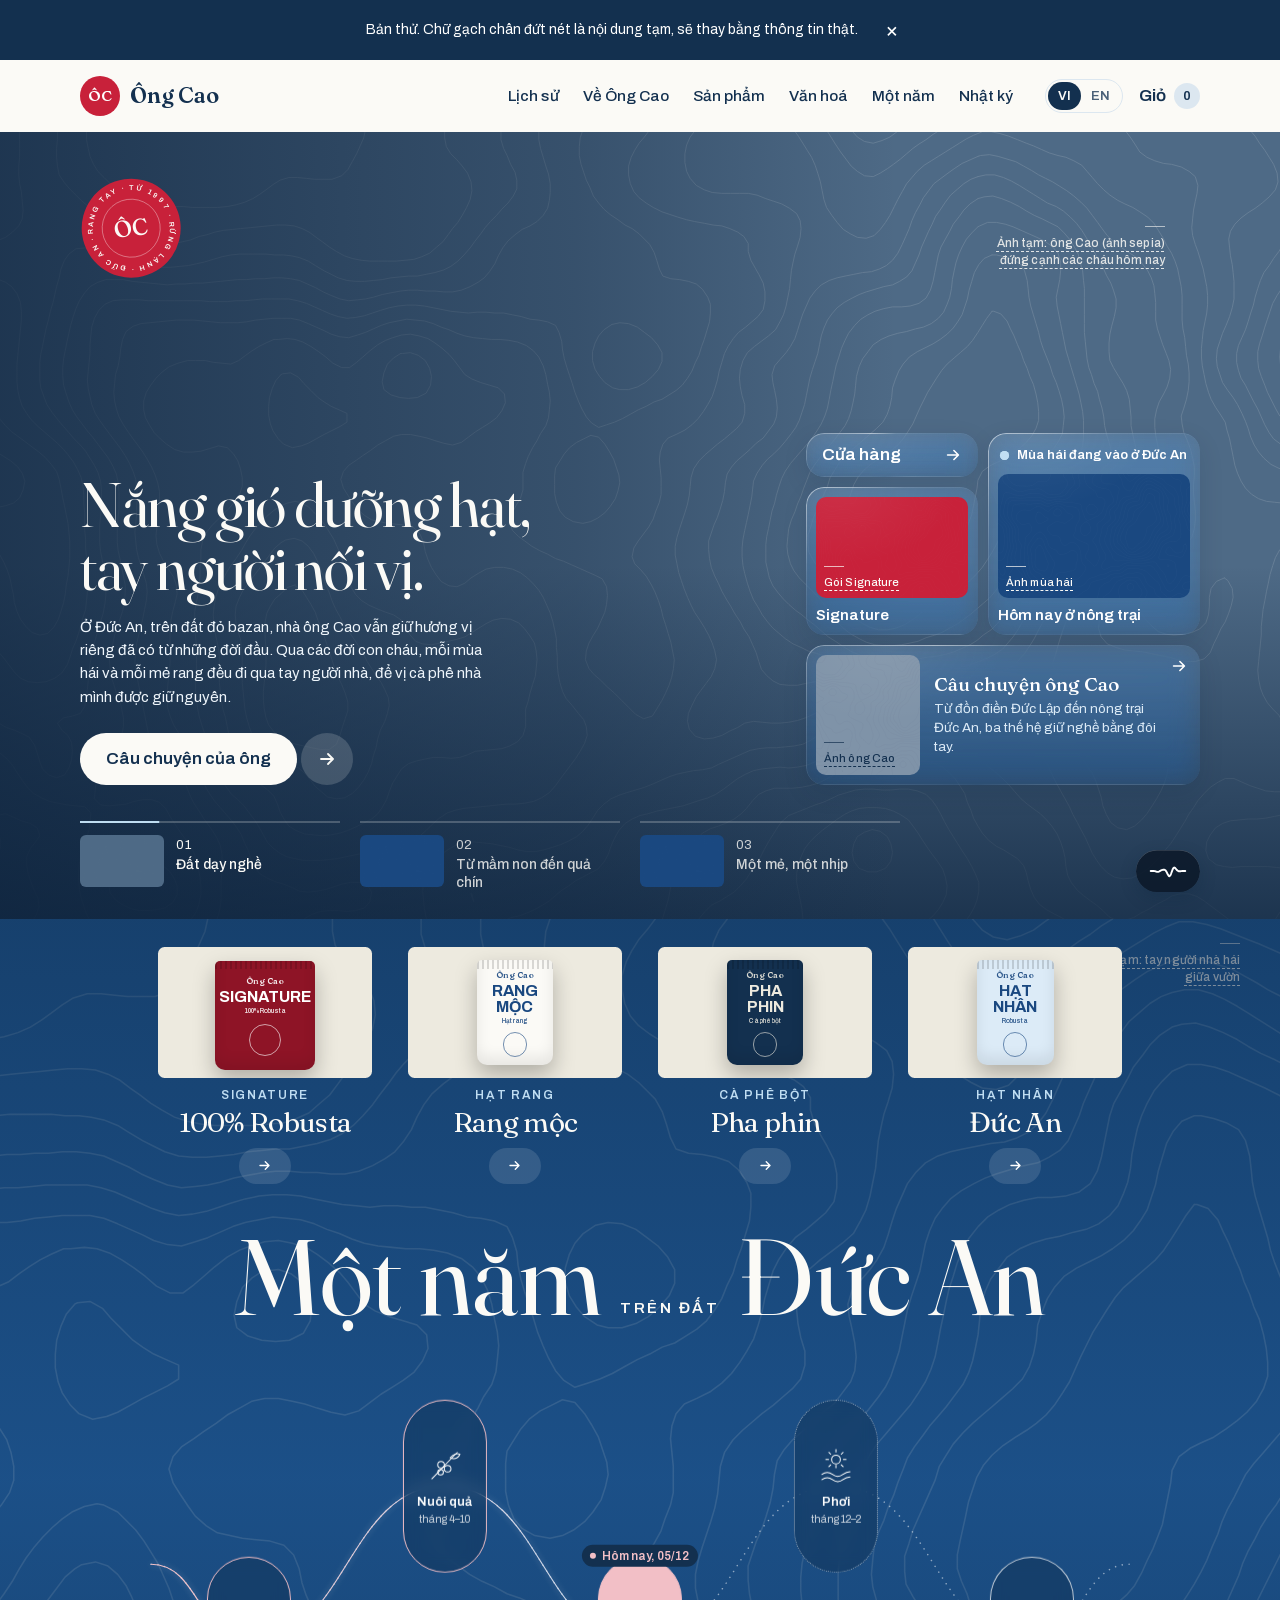
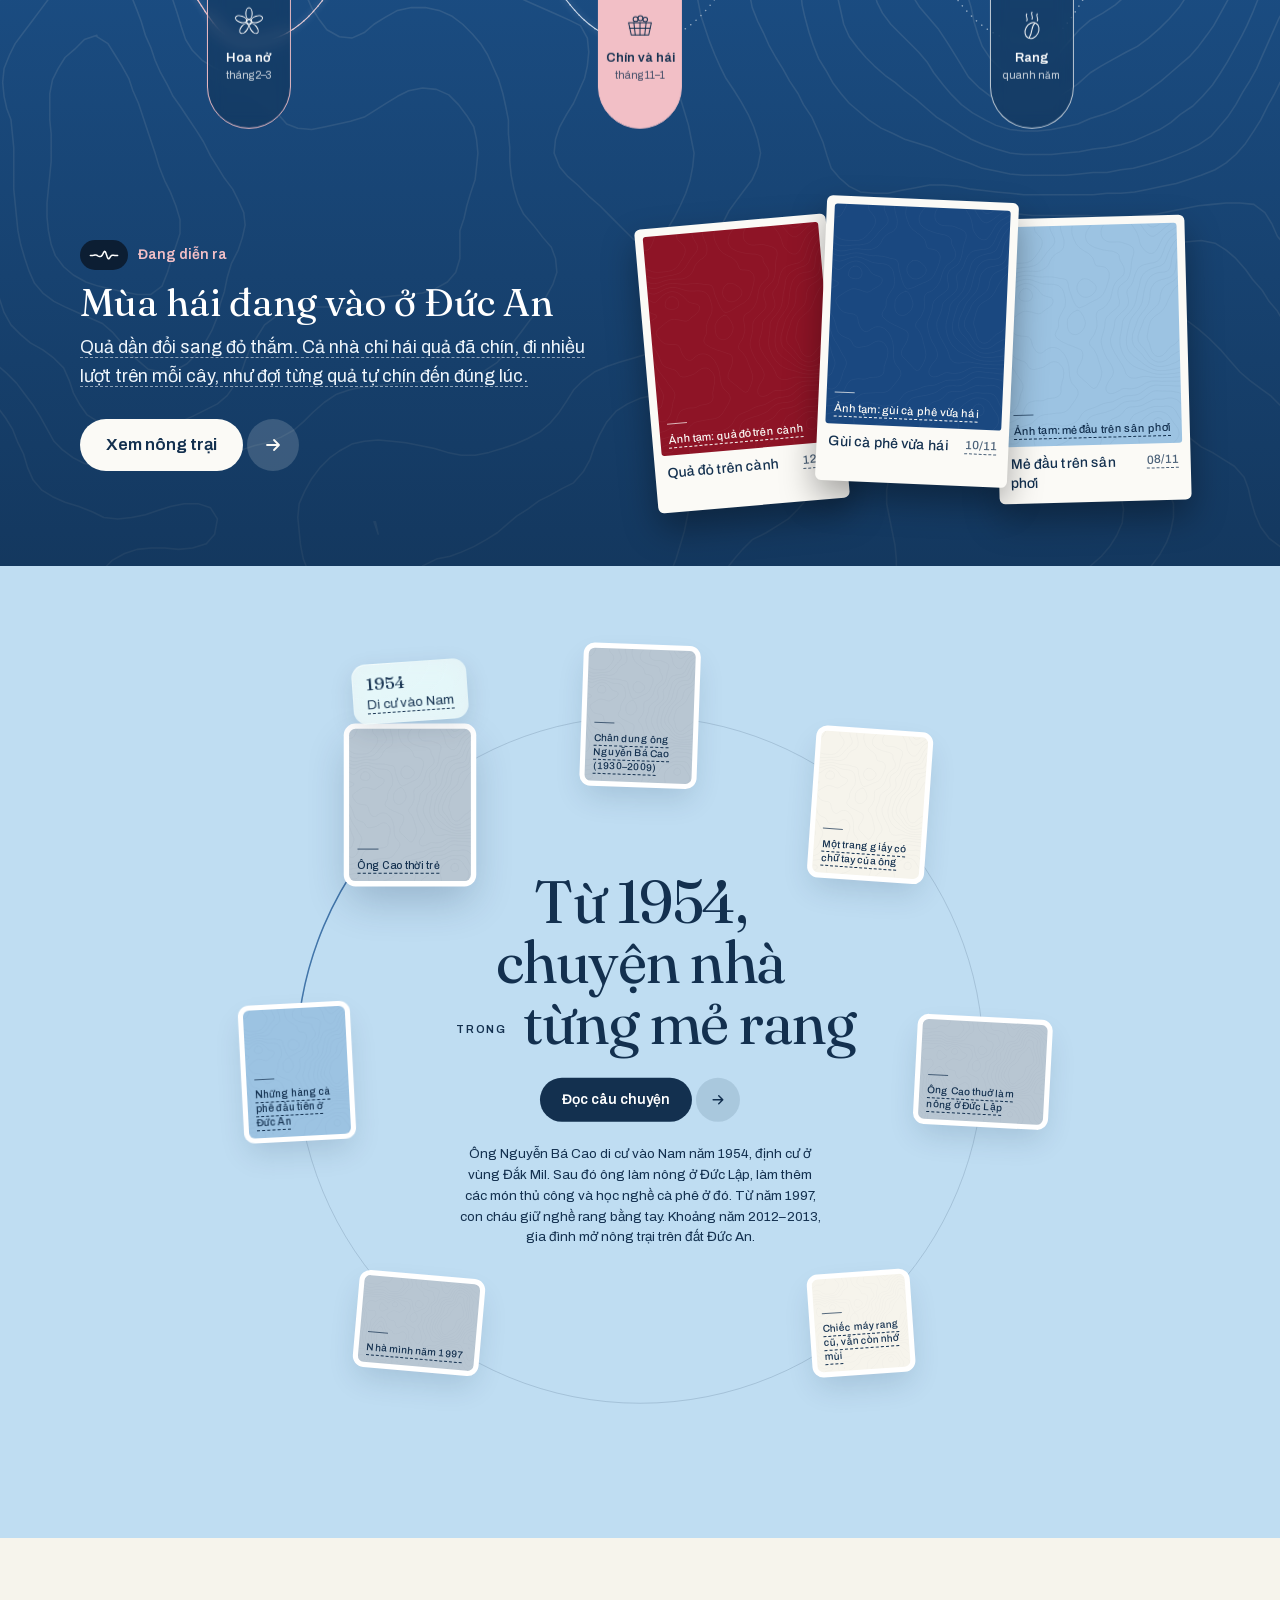
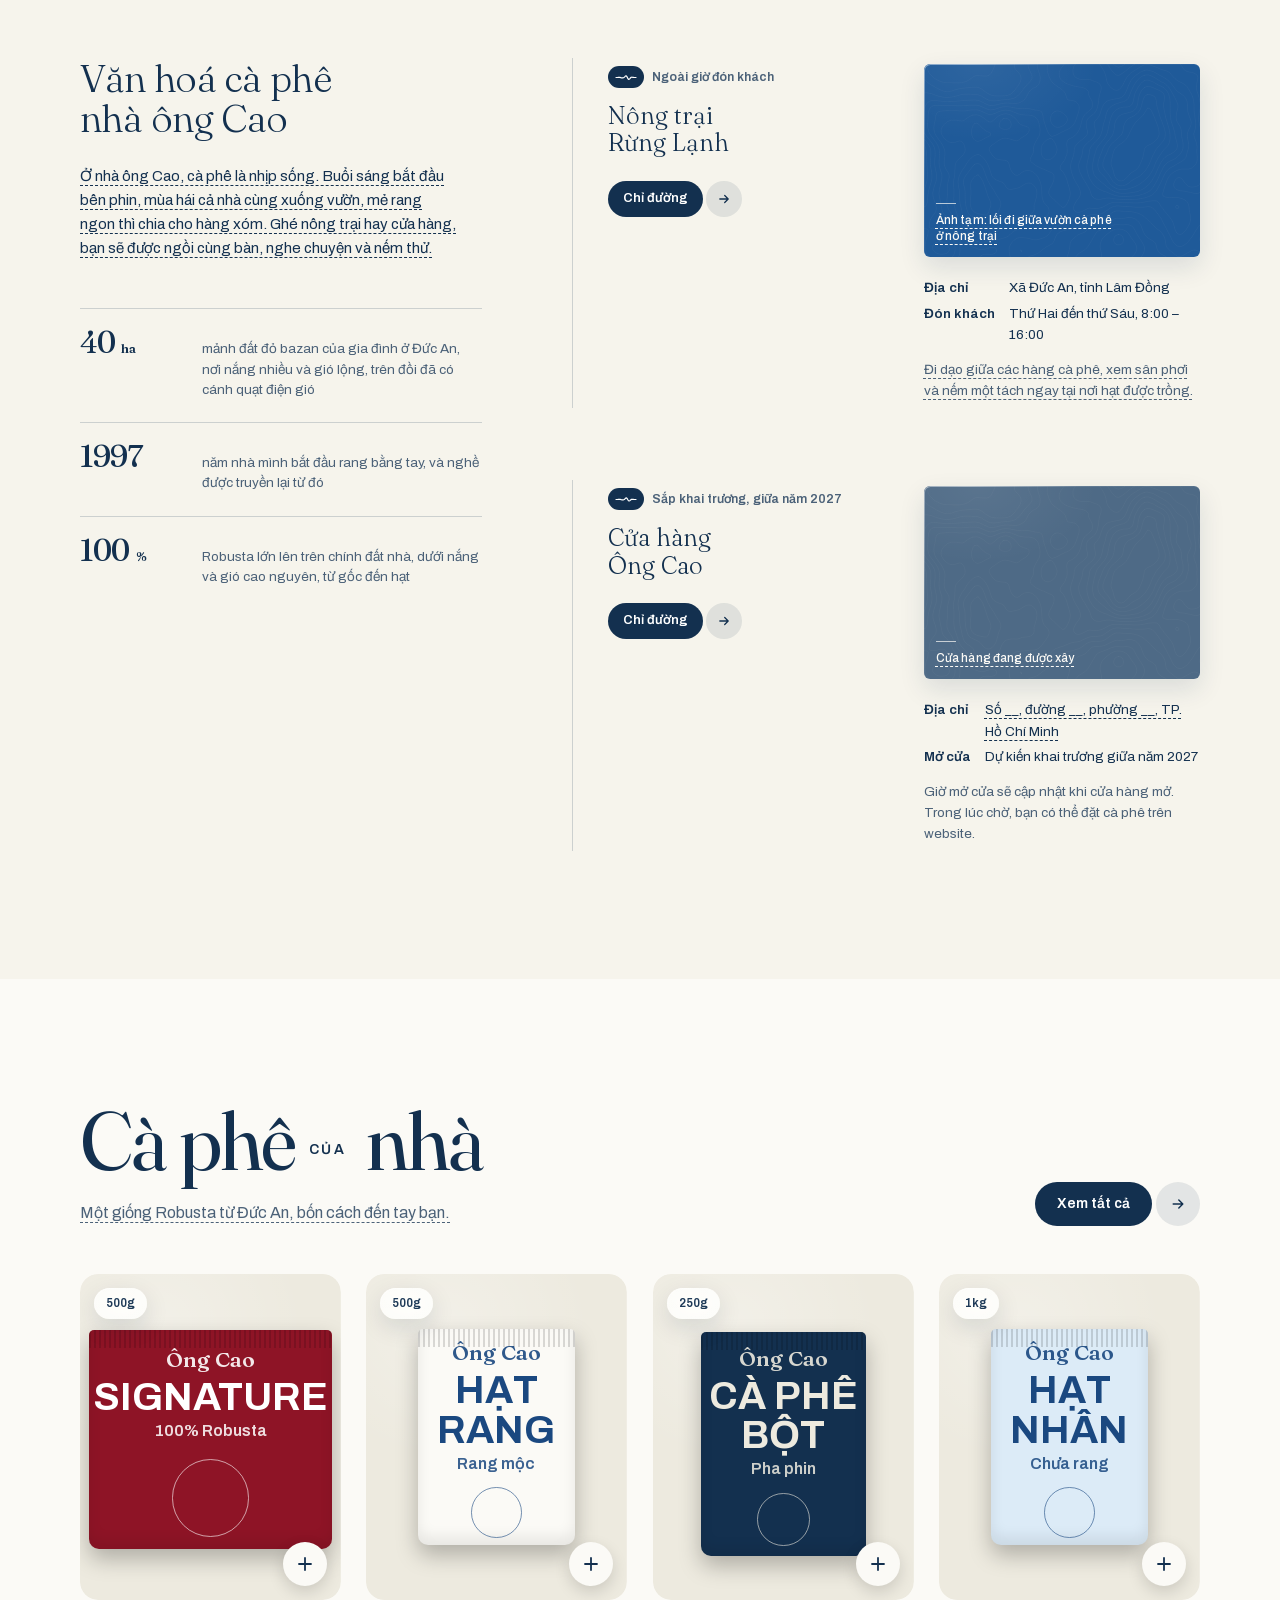
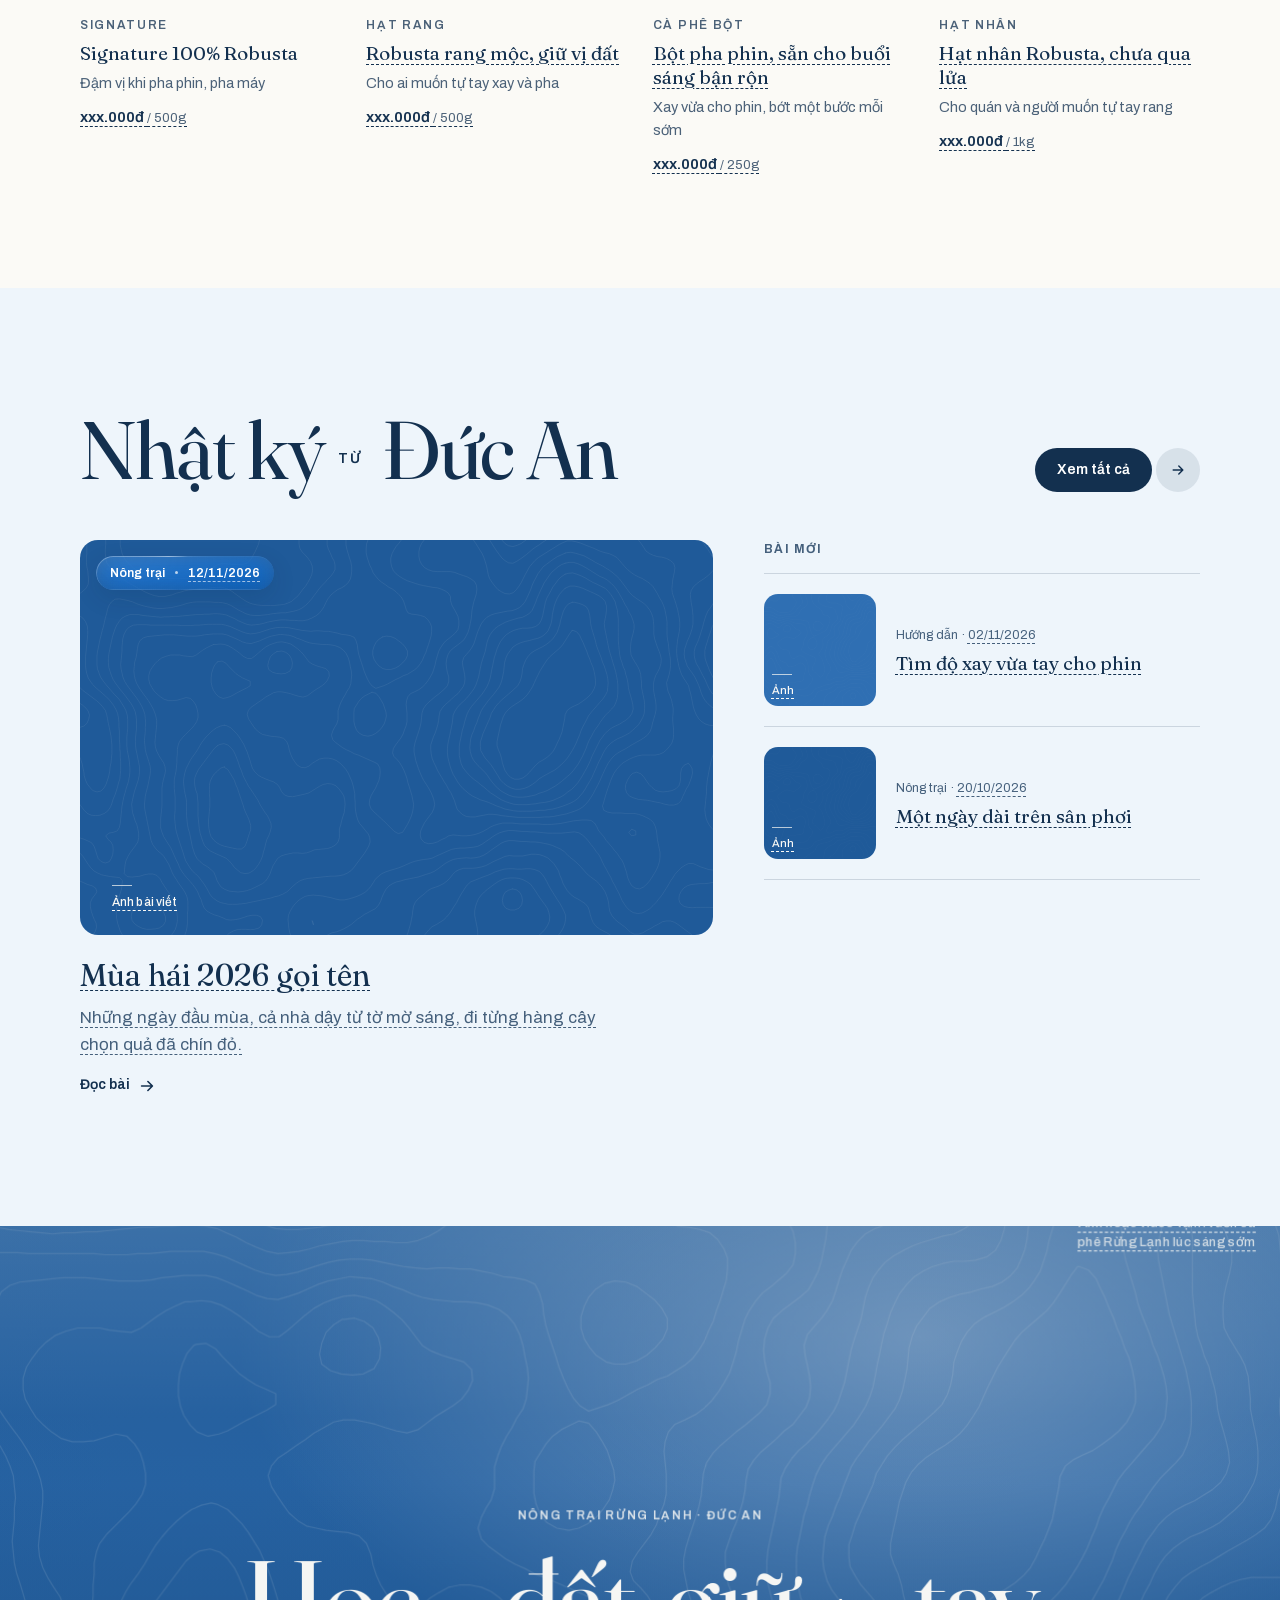
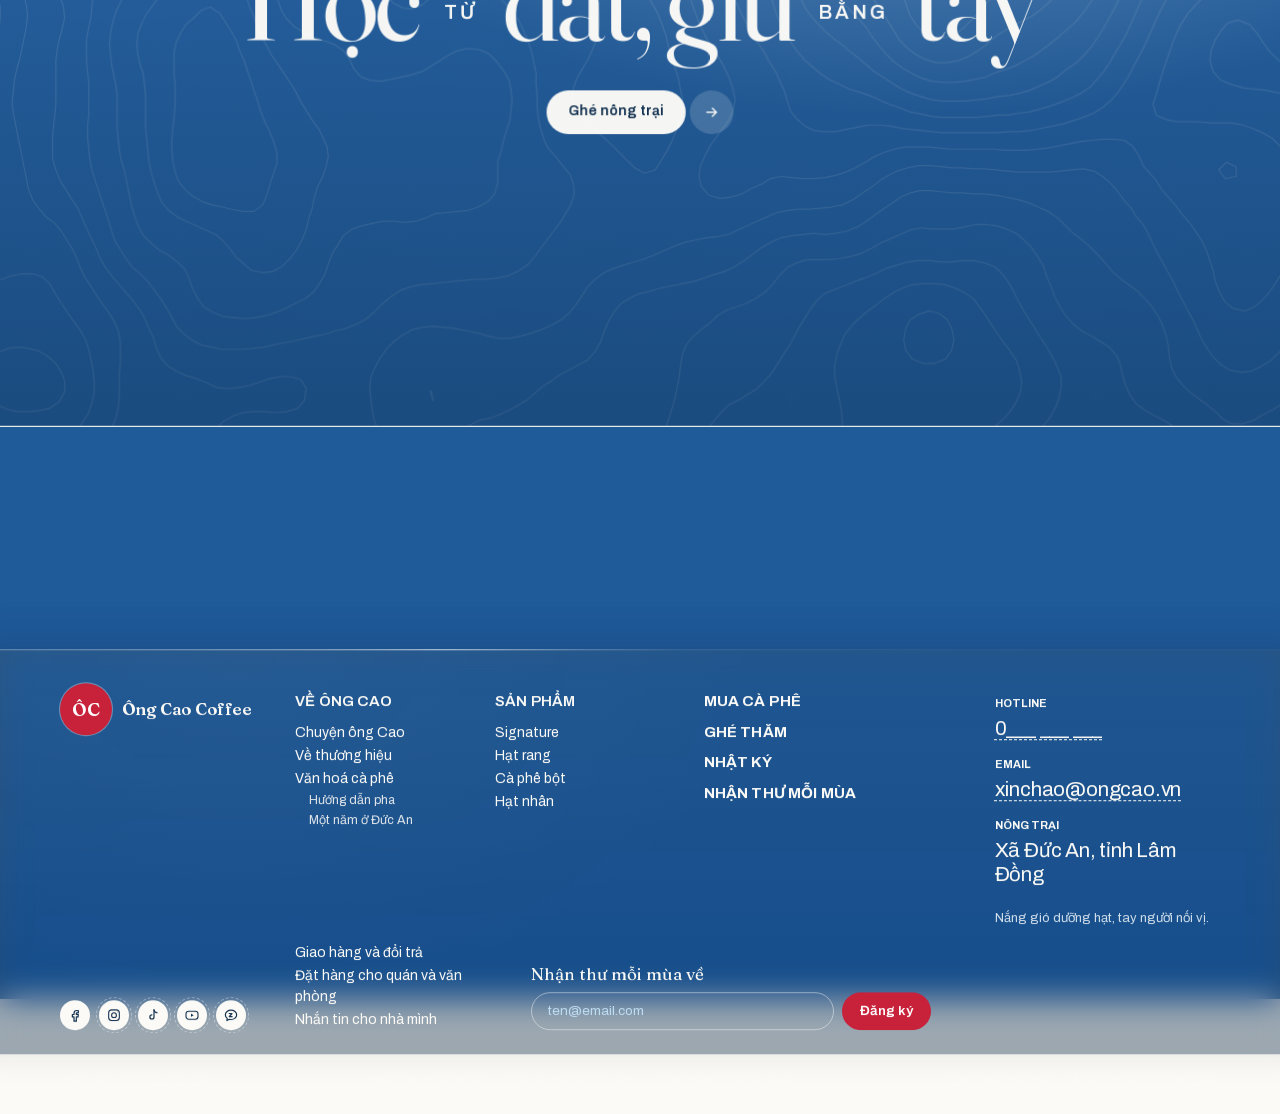
==== commit 7bf3e01d: "Bản 10kweb: sửa theo bảng tiêu chí $10K Checklist - Màu tiết chế: mực xanh, đỏ con dấu, nền giấy, sư" ====
--- a/index.html
+++ b/index.html
@@ -7,10 +7,33 @@
 <meta name="robots" content="noindex, nofollow">
 <title>Ông Cao Coffee</title>
 <meta name="description" content="Cà phê Robusta trồng trên đất đỏ bazan ở Đức An, rang bằng tay từ năm 1997. Nắng, gió và đôi tay người nhà cùng làm nên hạt cà phê.">
-<link rel="preconnect" href="https://fonts.googleapis.com">
-<link rel="preconnect" href="https://fonts.gstatic.com" crossorigin>
-<link href="https://fonts.googleapis.com/css2?family=Archivo:wdth,wght@62..125,100..900&family=Dancing+Script:wght@500..700&family=Fraunces:opsz,wght@9..144,300..700&display=swap" rel="stylesheet">
-<link rel="stylesheet" href="assets/styles.css?v=91">
+<link rel="canonical" href="https://khaipn2712.github.io/ong-cao-coffee/">
+<link rel="icon" href="assets/img/favicon.svg" type="image/svg+xml">
+<link rel="apple-touch-icon" href="assets/img/apple-touch-icon.png">
+<meta name="theme-color" content="#FBFAF6">
+<meta property="og:type" content="website">
+<meta property="og:site_name" content="Ông Cao Coffee">
+<meta property="og:locale" content="vi_VN">
+<meta property="og:locale:alternate" content="en_US">
+<meta property="og:title" content="Ông Cao Coffee">
+<meta property="og:description" content="Cà phê Robusta trồng trên đất đỏ bazan ở Đức An, rang bằng tay từ năm 1997. Nắng, gió và đôi tay người nhà cùng làm nên hạt cà phê.">
+<meta property="og:url" content="https://khaipn2712.github.io/ong-cao-coffee/">
+<meta property="og:image" content="https://khaipn2712.github.io/ong-cao-coffee/assets/img/og.png">
+<meta property="og:image:width" content="1200">
+<meta property="og:image:height" content="630">
+<meta property="og:image:alt" content="Ông Cao Coffee, cà phê Robusta rang tay từ 1997 ở Đức An">
+<meta name="twitter:card" content="summary_large_image">
+<script type="application/ld+json">
+{"@context": "https://schema.org", "@type": "Organization", "name": "Ông Cao Coffee",
+ "url": "https://khaipn2712.github.io/ong-cao-coffee/", "logo": "https://khaipn2712.github.io/ong-cao-coffee/assets/img/apple-touch-icon.png",
+ "description": "Cà phê Robusta trồng ở Đức An, Lâm Đồng, rang tay từ năm 1997.",
+ "address": {"@type": "PostalAddress", "addressLocality": "Đức An", "addressRegion": "Lâm Đồng", "addressCountry": "VN"}}
+</script>
+<link rel="preload" href="assets/fonts/fraunces-latin.woff2" as="font" type="font/woff2" crossorigin>
+<link rel="preload" href="assets/fonts/fraunces-vietnamese.woff2" as="font" type="font/woff2" crossorigin>
+<link rel="preload" href="assets/fonts/archivo-latin.woff2" as="font" type="font/woff2" crossorigin>
+<link rel="preload" href="assets/fonts/archivo-vietnamese.woff2" as="font" type="font/woff2" crossorigin>
+<link rel="stylesheet" href="assets/styles.css?v=100">
 <script>
   document.documentElement.classList.add('js');
   try { var l = localStorage.getItem('ongcao-lang'); if (l === 'en' || l === 'vi') document.documentElement.lang = l; } catch (e) {}
@@ -76,17 +99,27 @@
       </div>
     </div>
     <div class="hero__slide" data-duration="10500" data-stages="3">
-      <div class="hero__stage is-on"><div class="hero__media ph" style="--ph: var(--leaf-700)"><span class="ph__label tam"><span lang="vi">Ảnh tạm: mầm cà phê non trong bầu đất</span><span lang="en">Placeholder: a young seedling in its soil bag</span></span></div></div>
-      <div class="hero__stage"><div class="hero__media ph" style="--ph: var(--leaf-400)"><span class="ph__label tam"><span lang="vi">Ảnh tạm: hoa trắng phủ kín cành cà phê</span><span lang="en">Placeholder: white blossom covering the coffee branches</span></span></div></div>
+      <div class="hero__stage is-on"><div class="hero__media ph" style="--ph: var(--sky-700)"><span class="ph__label tam"><span lang="vi">Ảnh tạm: mầm cà phê non trong bầu đất</span><span lang="en">Placeholder: a young seedling in its soil bag</span></span></div></div>
+      <div class="hero__stage"><div class="hero__media ph" style="--ph: var(--sky-400)"><span class="ph__label tam"><span lang="vi">Ảnh tạm: hoa trắng phủ kín cành cà phê</span><span lang="en">Placeholder: white blossom covering the coffee branches</span></span></div></div>
       <div class="hero__stage"><div class="hero__media ph" style="--ph: var(--cherry-700)"><span class="ph__label tam"><span lang="vi">Ảnh tạm: chùm quả Robusta chín đỏ</span><span lang="en">Placeholder: ripe red Robusta cherries</span></span></div></div>
     </div>
     <div class="hero__slide" data-duration="7000">
-      <div class="hero__media ph" style="--ph: var(--sun-600)">
+      <div class="hero__media ph" style="--ph: var(--sky-700)">
         <span class="ph__label tam"><span lang="vi">Ảnh tạm: đôi tay đảo hạt trong mẻ rang</span><span lang="en">Placeholder: hands turning beans in a roasting batch</span></span>
       </div>
     </div>
   </div>
   <div class="hero__shade" aria-hidden="true"></div>
+  <div class="hero__seal" aria-hidden="true">
+    <svg viewBox="0 0 120 120">
+      <defs><path id="sealRing" d="M60 60 m-45 0 a45 45 0 1 1 90 0 a45 45 0 1 1 -90 0"/></defs>
+      <circle class="seal__disc" cx="60" cy="60" r="58"/>
+      <circle class="seal__in" cx="60" cy="60" r="34"/>
+      <text class="seal__ring" lang="vi"><textPath href="#sealRing" textLength="278" lengthAdjust="spacing">RANG TAY · TỪ 1997 · RỪNG LẠNH · ĐỨC AN ·</textPath></text>
+      <text class="seal__ring" lang="en"><textPath href="#sealRing" textLength="278" lengthAdjust="spacing">HAND-ROASTED · SINCE 1997 · ĐỨC AN ·</textPath></text>
+      <text class="seal__mark" x="60" y="69" text-anchor="middle">ÔC</text>
+    </svg>
+  </div>
 
   <div class="wrap hero__content">
     <!-- Lớp chữ: mỗi cảnh một lời mời -->
@@ -164,7 +197,7 @@
       <div class="glass__cell lg glass__tall" data-rotate>
         <a href="#hanh-trinh" class="glass__face is-on">
           <span class="glass__live"><span class="live-dot" aria-hidden="true"></span><span id="glassSeason">Đang mùa hái ở Đức An</span></span>
-          <span class="glass__img ph" style="--ph: var(--leaf-700)"><span class="ph__label tam"><span lang="vi">Ảnh mùa hái</span><span lang="en">Harvest photo</span></span></span>
+          <span class="glass__img ph" style="--ph: var(--sky-700)"><span class="ph__label tam"><span lang="vi">Ảnh mùa hái</span><span lang="en">Harvest photo</span></span></span>
           <span class="glass__title"><span lang="vi">Hôm nay ở nông trại</span><span lang="en">On the farm today</span></span>
         </a>
         <a href="#ghe-shop" class="glass__face">
@@ -188,8 +221,8 @@
           </span>
           <svg class="glass__arrow" viewBox="0 0 20 20" aria-hidden="true"><path d="M4 10h11M11 5l5 5-5 5"/></svg>
         </a>
-        <a href="#" class="glass__face">
-          <span class="glass__img glass__img--side ph" style="--ph: var(--leaf-400)"><span class="ph__label tam"><span lang="vi">Ảnh nhật ký</span><span lang="en">Journal photo</span></span></span>
+        <a href="nhat-ky.html" class="glass__face">
+          <span class="glass__img glass__img--side ph" style="--ph: var(--sky-400)"><span class="ph__label tam"><span lang="vi">Ảnh nhật ký</span><span lang="en">Journal photo</span></span></span>
           <span class="glass__body">
             <span class="glass__title"><span lang="vi">Nhật ký từ Đức An</span><span lang="en">Notes from Đức An</span></span>
             <span class="glass__text"><span lang="vi">Những trang mới nhất từ nông trại, viết lại mỗi mùa.</span><span lang="en">The newest pages from the farm, written again each season.</span></span>
@@ -211,13 +244,13 @@
       </button></li>
       <li><button type="button" class="thumb">
         <span class="thumb__bar"><span class="thumb__fill"></span></span>
-        <span class="thumb__img ph" style="--ph: var(--leaf-700)" aria-hidden="true"></span>
+        <span class="thumb__img ph" style="--ph: var(--sky-700)" aria-hidden="true"></span>
         <span class="thumb__num">02</span>
         <span class="thumb__label"><span lang="vi">Từ mầm non đến quả chín</span><span lang="en">From shoot to ripe cherry</span></span>
       </button></li>
       <li><button type="button" class="thumb">
         <span class="thumb__bar"><span class="thumb__fill"></span></span>
-        <span class="thumb__img ph" style="--ph: var(--sun-600)" aria-hidden="true"></span>
+        <span class="thumb__img ph" style="--ph: var(--sky-700)" aria-hidden="true"></span>
         <span class="thumb__num">03</span>
         <span class="thumb__label"><span lang="vi">Một mẻ, một nhịp</span><span lang="en">One batch, one rhythm</span></span>
       </button></li>
@@ -232,10 +265,10 @@
 <!-- 2. Sản phẩm + hành trình một năm (chung một nền) -->
 <section class="journey" id="hanh-trinh" aria-labelledby="journeyTitle">
   <div class="journey__bg" id="journeyBg" aria-hidden="true">
-    <div class="journey__layer ph" style="--ph: var(--leaf-400)"><span class="ph__label tam"><span lang="vi">Ảnh nền tạm: hoa cà phê trắng phủ kín vườn</span><span lang="en">Background placeholder: white blossom across the orchard</span></span></div>
-    <div class="journey__layer ph" style="--ph: var(--leaf-800)"><span class="ph__label tam"><span lang="vi">Ảnh nền tạm: vườn mùa mưa, quả xanh trên cành</span><span lang="en">Background placeholder: the orchard in the rainy season</span></span></div>
-    <div class="journey__layer ph" style="--ph: var(--leaf-600)"><span class="ph__label tam"><span lang="vi">Ảnh nền tạm: tay người nhà hái giữa vườn</span><span lang="en">Background placeholder: family hands picking in the orchard</span></span></div>
-    <div class="journey__layer ph" style="--ph: var(--honey-500)"><span class="ph__label tam"><span lang="vi">Ảnh nền tạm: sân phơi rực nắng, đầy quả</span><span lang="en">Background placeholder: the drying yard glowing in the sun</span></span></div>
+    <div class="journey__layer ph" style="--ph: var(--sky-400)"><span class="ph__label tam"><span lang="vi">Ảnh nền tạm: hoa cà phê trắng phủ kín vườn</span><span lang="en">Background placeholder: white blossom across the orchard</span></span></div>
+    <div class="journey__layer ph" style="--ph: var(--sky-800)"><span class="ph__label tam"><span lang="vi">Ảnh nền tạm: vườn mùa mưa, quả xanh trên cành</span><span lang="en">Background placeholder: the orchard in the rainy season</span></span></div>
+    <div class="journey__layer ph" style="--ph: var(--sky-600)"><span class="ph__label tam"><span lang="vi">Ảnh nền tạm: tay người nhà hái giữa vườn</span><span lang="en">Background placeholder: family hands picking in the orchard</span></span></div>
+    <div class="journey__layer ph" style="--ph: var(--sky-400)"><span class="ph__label tam"><span lang="vi">Ảnh nền tạm: sân phơi rực nắng, đầy quả</span><span lang="en">Background placeholder: the drying yard glowing in the sun</span></span></div>
     <div class="journey__layer ph" style="--ph: var(--sky-800)"><span class="ph__label tam"><span lang="vi">Ảnh nền tạm: góc xưởng rang của nhà</span><span lang="en">Background placeholder: a corner of the family roastery</span></span></div>
   </div>
 
@@ -244,7 +277,7 @@
   <div class="pstrip journey__products" id="dai-san-pham" role="region" aria-label="Sản phẩm của Ông Cao">
     <div class="pstrip__viewport">
       <ul class="pstrip__track" id="pstripTrack">
-        <li class="ptile" style="--tile: var(--cherry-500); --bag: var(--cherry-700); --bag-ink: #FFFFFF; --script: var(--cherry-300)">
+        <li class="ptile" style="--tile: var(--paper-200); --bag: var(--cherry-700); --bag-ink: #FFFFFF">
           <a href="#san-pham" class="ptile__link">
             <span class="ptile__frame">
               <span class="bag" aria-hidden="true">
@@ -261,7 +294,7 @@
             </span>
           </a>
         </li>
-        <li class="ptile" style="--tile: var(--sun-500); --bag: var(--blossom); --bag-ink: var(--sun-600); --script: var(--sun-300)">
+        <li class="ptile" style="--tile: var(--paper-200); --bag: var(--blossom); --bag-ink: var(--sky-700)">
           <a href="#san-pham" class="ptile__link">
             <span class="ptile__frame">
               <span class="bag" aria-hidden="true">
@@ -278,7 +311,7 @@
             </span>
           </a>
         </li>
-        <li class="ptile" style="--tile: var(--honey-200); --bag: var(--ink); --bag-ink: var(--honey-200); --script: var(--honey-200)">
+        <li class="ptile" style="--tile: var(--paper-200); --bag: var(--ink); --bag-ink: var(--paper-200)">
           <a href="#san-pham" class="ptile__link">
             <span class="ptile__frame">
               <span class="bag" aria-hidden="true">
@@ -295,7 +328,7 @@
             </span>
           </a>
         </li>
-        <li class="ptile" style="--tile: var(--leaf-600); --bag: var(--leaf-100); --bag-ink: var(--leaf-700); --script: var(--lime-200)">
+        <li class="ptile" style="--tile: var(--paper-200); --bag: var(--sky-100); --bag-ink: var(--sky-700)">
           <a href="#san-pham" class="ptile__link">
             <span class="ptile__frame">
               <span class="bag" aria-hidden="true">
@@ -326,8 +359,8 @@
       <svg class="journey__svg" viewBox="0 0 1000 440" aria-hidden="true">
         <defs>
           <linearGradient id="journeyGrad" gradientUnits="userSpaceOnUse" x1="0" y1="0" x2="1000" y2="0">
-            <stop offset="0" style="stop-color: var(--lime-200)"/>
-            <stop offset=".55" style="stop-color: var(--mint-200)"/>
+            <stop offset="0" style="stop-color: var(--cherry-200)"/>
+            <stop offset=".55" style="stop-color: var(--sky-200)"/>
             <stop offset="1" style="stop-color: var(--sky-200)"/>
           </linearGradient>
         </defs>
@@ -335,9 +368,6 @@
         <path class="journey__done" id="journeyDone" d="M0 220 C 50 220 50 300 100 300 C 200 300 200 140 300 140 C 400 140 400 300 500 300 C 600 300 600 140 700 140 C 800 140 800 300 900 300 C 950 300 950 220 1000 220"/>
         <path class="journey__link" id="journeyLink" d="M0 220 C 50 220 50 300 100 300 C 200 300 200 140 300 140 C 400 140 400 300 500 300 C 600 300 600 140 700 140 C 800 140 800 300 900 300 C 950 300 950 220 1000 220"/>
         <path class="journey__route" id="journeyRoute" d="M0 220 C 50 220 50 300 100 300 C 200 300 200 140 300 140 C 400 140 400 300 500 300 C 600 300 600 140 700 140 C 800 140 800 300 900 300 C 950 300 950 220 1000 220"/>
-        <circle class="journey__spark" r="3.5" cx="-20" cy="-20"/>
-        <circle class="journey__spark" r="2.6" cx="-20" cy="-20"/>
-        <circle class="journey__spark" r="2" cx="-20" cy="-20"/>
       </svg>
       <span class="journey__eta" id="journeyEta" aria-hidden="true"></span>
 
@@ -466,7 +496,6 @@
         <path class="memo-line" d="M869.8 432.9 A 370 370 0 0 1 737.8 703.4"/>
         <path class="memo-line" d="M737.8 703.4 A 370 370 0 0 1 262.2 703.4"/>
         <path class="memo-line" d="M262.2 703.4 A 370 370 0 0 1 130.2 432.9"/>
-        <circle class="story__spark" r="3.5" cx="-20" cy="-20"/>
       </svg>
       <div class="story__head">
         <h2 id="storyTitle" class="story__title tam">
@@ -546,7 +575,7 @@
           </div>
         </div>
         <div class="place__body">
-          <div class="place__img lg"><div class="ph" style="--ph: var(--leaf-600)"><span class="ph__label tam"><span lang="vi">Ảnh tạm: lối đi giữa vườn cà phê ở nông trại</span><span lang="en">Placeholder: a path through the farm orchard</span></span></div></div>
+          <div class="place__img lg"><div class="ph" style="--ph: var(--sky-600)"><span class="ph__label tam"><span lang="vi">Ảnh tạm: lối đi giữa vườn cà phê ở nông trại</span><span lang="en">Placeholder: a path through the farm orchard</span></span></div></div>
           <dl class="place__info">
             <dt><span lang="vi">Địa chỉ</span><span lang="en">Address</span></dt><dd><span lang="vi">Xã Đức An, tỉnh Lâm Đồng</span><span lang="en">Đức An Commune, Lâm Đồng Province</span></dd>
             <dt><span lang="vi">Đón khách</span><span lang="en">Visits</span></dt><dd><span lang="vi">Thứ Hai đến thứ Sáu, 8:00 – 16:00</span><span lang="en">Monday to Friday, 8:00 – 16:00</span></dd>
@@ -560,8 +589,8 @@
           <p class="place__status" id="shopStatus"><span class="live-wave live-wave--xs" aria-hidden="true"><svg viewBox="0 0 44 22"><path d="M2 11H42"/></svg></span><span class="place__status-text"></span></p>
           <h3 class="place__title"><span lang="vi">Cửa hàng<br>Ông Cao</span><span lang="en">The Ông Cao<br>shop</span></h3>
           <div class="pill-btn">
-            <a href="#" class="pill-btn__label tam"><span lang="vi">Chỉ đường</span><span lang="en">Directions</span></a>
-            <a href="#" class="pill-btn__icon" tabindex="-1" aria-hidden="true"><span class="pill-btn__arrow"><svg viewBox="0 0 20 20"><path d="M4 10h11M11 5l5 5-5 5"/></svg></span><span class="pill-btn__arrow pill-btn__arrow--next"><svg viewBox="0 0 20 20"><path d="M4 10h11M11 5l5 5-5 5"/></svg></span></a>
+            <a aria-disabled="true" class="pill-btn__label tam"><span lang="vi">Chỉ đường</span><span lang="en">Directions</span></a>
+            <a aria-disabled="true" class="pill-btn__icon" tabindex="-1" aria-hidden="true"><span class="pill-btn__arrow"><svg viewBox="0 0 20 20"><path d="M4 10h11M11 5l5 5-5 5"/></svg></span><span class="pill-btn__arrow pill-btn__arrow--next"><svg viewBox="0 0 20 20"><path d="M4 10h11M11 5l5 5-5 5"/></svg></span></a>
           </div>
         </div>
         <div class="place__body">
@@ -591,7 +620,7 @@
       </div>
     </div>
     <ul class="shelf">
-      <li class="pcard" style="--tile: var(--cherry-500); --bag: var(--cherry-700); --bag-ink: #FFFFFF; --script: var(--cherry-100); --tag-ink: #FFFFFF; --d: 0">
+      <li class="pcard" style="--tile: var(--paper-200); --bag: var(--cherry-700); --bag-ink: #FFFFFF; --d: 0">
         <div class="pcard__tile">
           <span class="pcard__tag lg">500g</span>
           <span class="bag" aria-hidden="true">
@@ -610,7 +639,7 @@
         <p class="pcard__fit"><span lang="vi">Đậm vị khi pha phin, pha máy</span><span lang="en">Bold through phin and espresso</span></p>
         <p class="pcard__price tam">xxx.000đ <small>/ 500g</small></p>
       </li>
-      <li class="pcard" style="--tile: var(--sun-500); --bag: var(--blossom); --bag-ink: var(--sun-600); --script: var(--sun-100); --tag-ink: #FFFFFF; --d: 1">
+      <li class="pcard" style="--tile: var(--paper-200); --bag: var(--blossom); --bag-ink: var(--sky-700); --d: 1">
         <div class="pcard__tile">
           <span class="pcard__tag lg">500g</span>
           <span class="bag" aria-hidden="true">
@@ -629,7 +658,7 @@
         <p class="pcard__fit"><span lang="vi">Cho ai muốn tự tay xay và pha</span><span lang="en">For those who grind and brew at home</span></p>
         <p class="pcard__price tam">xxx.000đ <small>/ 500g</small></p>
       </li>
-      <li class="pcard" style="--tile: var(--honey-200); --bag: var(--ink); --bag-ink: var(--honey-200); --script: var(--ink); --tag-ink: var(--ink); --d: 2">
+      <li class="pcard" style="--tile: var(--paper-200); --bag: var(--ink); --bag-ink: var(--paper-200); --d: 2">
         <div class="pcard__tile">
           <span class="pcard__tag lg">250g</span>
           <span class="bag" aria-hidden="true">
@@ -648,7 +677,7 @@
         <p class="pcard__fit"><span lang="vi">Xay vừa cho phin, bớt một bước mỗi sớm</span><span lang="en">Ground for the phin, one less step each morning</span></p>
         <p class="pcard__price tam">xxx.000đ <small>/ 250g</small></p>
       </li>
-      <li class="pcard" style="--tile: var(--leaf-600); --bag: var(--leaf-100); --bag-ink: var(--leaf-700); --script: var(--leaf-100); --tag-ink: #FFFFFF; --d: 3">
+      <li class="pcard" style="--tile: var(--paper-200); --bag: var(--sky-100); --bag-ink: var(--sky-700); --d: 3">
         <div class="pcard__tile">
           <span class="pcard__tag lg">1kg</span>
           <span class="bag" aria-hidden="true">
@@ -683,8 +712,8 @@
     </div>
     <div class="jgrid">
       <article class="jfeat">
-        <a href="#" class="jfeat__link">
-          <div class="jfeat__img rv-img"><div class="ph" style="--ph: var(--leaf-600)"><span class="ph__label tam"><span lang="vi">Ảnh bài viết</span><span lang="en">Post image</span></span></div>
+        <a href="nhat-ky.html" class="jfeat__link">
+          <div class="jfeat__img rv-img"><div class="ph" style="--ph: var(--sky-600)"><span class="ph__label tam"><span lang="vi">Ảnh bài viết</span><span lang="en">Post image</span></span></div>
             <span class="jchip lg"><span lang="vi">Nông trại</span><span lang="en">Farm</span><i></i><span class="tam">12/11/2026</span></span>
           </div>
           <h3 class="jfeat__title tam"><span class="uline"><span lang="vi">Mùa hái 2026 gọi tên</span><span lang="en">The 2026 harvest answers the call</span></span></h3>
@@ -696,7 +725,7 @@
         <p class="jside__label"><span lang="vi">Bài mới</span><span lang="en">Latest</span></p>
         <ul class="jlist">
         <li class="jrow" style="--d: 1">
-          <a href="#" class="jrow__link">
+          <a href="nhat-ky.html" class="jrow__link">
             <div class="jrow__img rv-img"><div class="ph" style="--ph: var(--sky-500)"><span class="ph__label tam"><span lang="vi">Ảnh</span><span lang="en">Image</span></span></div></div>
             <div class="jrow__body">
               <p class="jrow__meta"><span lang="vi">Hướng dẫn</span><span lang="en">Guide</span> · <span class="tam">02/11/2026</span></p>
@@ -706,8 +735,8 @@
           </a>
         </li>
         <li class="jrow" style="--d: 2">
-          <a href="#" class="jrow__link">
-            <div class="jrow__img rv-img"><div class="ph" style="--ph: var(--leaf-600)"><span class="ph__label tam"><span lang="vi">Ảnh</span><span lang="en">Image</span></span></div></div>
+          <a href="nhat-ky.html" class="jrow__link">
+            <div class="jrow__img rv-img"><div class="ph" style="--ph: var(--sky-600)"><span class="ph__label tam"><span lang="vi">Ảnh</span><span lang="en">Image</span></span></div></div>
             <div class="jrow__body">
               <p class="jrow__meta"><span lang="vi">Nông trại</span><span lang="en">Farm</span> · <span class="tam">20/10/2026</span></p>
               <h3 class="jrow__title tam"><span class="uline"><span lang="vi">Một ngày dài trên sân phơi</span><span lang="en">A long day on the drying yard</span></span></h3>
@@ -782,15 +811,15 @@
 
       <ul class="social" aria-label="Mạng xã hội">
         <li><a href="https://facebook.com/OngCaoCoffee" class="social__a" aria-label="Facebook" target="_blank" rel="noopener"><svg viewBox="0 0 24 24" aria-hidden="true"><path d="M14.5 8.5h2.5V5h-2.5C12 5 10.5 6.6 10.5 9v2H8v3.5h2.5V21H14v-6.5h2.6l.4-3.5h-3V9.4c0-.6.2-.9.5-.9z"/></svg></a></li>
-        <li><a href="#" class="social__a tam" aria-label="Instagram"><svg viewBox="0 0 24 24" aria-hidden="true"><rect x="4" y="4" width="16" height="16" rx="4.5"/><circle cx="12" cy="12" r="3.6"/><circle cx="16.9" cy="7.1" r=".6" class="fill"/></svg></a></li>
-        <li><a href="#" class="social__a tam" aria-label="TikTok"><svg viewBox="0 0 24 24" aria-hidden="true"><path d="M13.5 4v10.6a3.1 3.1 0 1 1-3.1-3.1"/><path d="M13.5 4c.4 2.4 2 4 4.5 4.3"/></svg></a></li>
-        <li><a href="#" class="social__a tam" aria-label="YouTube"><svg viewBox="0 0 24 24" aria-hidden="true"><rect x="3" y="6" width="18" height="12" rx="4"/><path d="M10.5 9.5v5l4-2.5z" class="fill"/></svg></a></li>
-        <li><a href="#" class="social__a tam" aria-label="Zalo"><svg viewBox="0 0 24 24" aria-hidden="true"><path d="M12 4.5c-4.7 0-8.5 3.1-8.5 7 0 2.1 1.1 4 2.9 5.3L5.8 20l3.6-1.8c.8.2 1.7.3 2.6.3 4.7 0 8.5-3.1 8.5-7s-3.8-7-8.5-7z"/><path d="M9.3 9.5h4.2l-4.2 4.6h4.4"/></svg></a></li>
+        <li><a aria-disabled="true" class="social__a tam" aria-label="Instagram"><svg viewBox="0 0 24 24" aria-hidden="true"><rect x="4" y="4" width="16" height="16" rx="4.5"/><circle cx="12" cy="12" r="3.6"/><circle cx="16.9" cy="7.1" r=".6" class="fill"/></svg></a></li>
+        <li><a aria-disabled="true" class="social__a tam" aria-label="TikTok"><svg viewBox="0 0 24 24" aria-hidden="true"><path d="M13.5 4v10.6a3.1 3.1 0 1 1-3.1-3.1"/><path d="M13.5 4c.4 2.4 2 4 4.5 4.3"/></svg></a></li>
+        <li><a aria-disabled="true" class="social__a tam" aria-label="YouTube"><svg viewBox="0 0 24 24" aria-hidden="true"><rect x="3" y="6" width="18" height="12" rx="4"/><path d="M10.5 9.5v5l4-2.5z" class="fill"/></svg></a></li>
+        <li><a aria-disabled="true" class="social__a tam" aria-label="Zalo"><svg viewBox="0 0 24 24" aria-hidden="true"><path d="M12 4.5c-4.7 0-8.5 3.1-8.5 7 0 2.1 1.1 4 2.9 5.3L5.8 20l3.6-1.8c.8.2 1.7.3 2.6.3 4.7 0 8.5-3.1 8.5-7s-3.8-7-8.5-7z"/><path d="M9.3 9.5h4.2l-4.2 4.6h4.4"/></svg></a></li>
       </ul>
 
       <div class="fcol fcol--d">
-        <a href="#"><span lang="vi">Giao hàng và đổi trả</span><span lang="en">Shipping and returns</span></a>
-        <a href="#" class="tam"><span lang="vi">Đặt hàng cho quán và văn phòng</span><span lang="en">Orders for cafés and offices</span></a>
+        <a aria-disabled="true"><span lang="vi">Giao hàng và đổi trả</span><span lang="en">Shipping and returns</span></a>
+        <a aria-disabled="true" class="tam"><span lang="vi">Đặt hàng cho quán và văn phòng</span><span lang="en">Orders for cafés and offices</span></a>
         <a href="https://facebook.com/OngCaoCoffee" target="_blank" rel="noopener"><span lang="vi">Nhắn tin cho nhà mình</span><span lang="en">Message the family</span></a>
       </div>
 
@@ -813,9 +842,9 @@
     <div class="footer__bar">
       <span>Ông Cao Coffee © 2026</span>
       <span class="footer__bar-links">
-        <a href="#"><span lang="vi">Chính sách bảo mật</span><span lang="en">Privacy policy</span></a>
-        <a href="#"><span lang="vi">Điều khoản sử dụng</span><span lang="en">Terms of use</span></a>
-        <a href="#"><span lang="vi">Giao hàng và đổi trả</span><span lang="en">Shipping and returns</span></a>
+        <a aria-disabled="true"><span lang="vi">Chính sách bảo mật</span><span lang="en">Privacy policy</span></a>
+        <a aria-disabled="true"><span lang="vi">Điều khoản sử dụng</span><span lang="en">Terms of use</span></a>
+        <a aria-disabled="true"><span lang="vi">Giao hàng và đổi trả</span><span lang="en">Shipping and returns</span></a>
       </span>
       <span class="tam"><span lang="vi">Tên doanh nghiệp, mã số thuế: bổ sung sau</span><span lang="en">Company name, tax ID: to be added</span></span>
     </div>
@@ -824,6 +853,6 @@
 
 <div class="toast" id="toast" role="status" aria-live="polite"></div>
 
-<script src="assets/main.js?v=90"></script>
+<script src="assets/main.js?v=100"></script>
 </body>
 </html>
--- a/assets/styles.css
+++ b/assets/styles.css
@@ -1,52 +1,53 @@
 /* =====================================================================
-   HỆ MÀU ÔNG CAO
-   Học cách Delta tổ chức màu: mỗi họ màu có một thang 50 → 900; mỗi section ghép nền và chữ
-   từ cùng một họ; mỗi dòng sản phẩm mang một họ màu riêng. Không dùng tông nâu.
-     Trời (sky)     xanh trời cao nguyên → mực xanh đậm (chữ chính)
-     Lá (leaf)      vườn cà phê, nông trại
-     Anh đào (cherry) quả chín, màu thương hiệu, Signature
-     Nắng (sun)     sân phơi, mẻ rang, Rang mộc
-     Mật ong (honey) bột pha phin, ánh nắng sớm
-     Lá non (lime)  màu nhấn "đang diễn ra", đường hành trình
+   ÔNG CAO · HỆ THIẾT KẾ (bản 10kweb)
+   Hướng: "sổ tay của nhà": mực xanh đậm, con dấu đỏ, nền giấy và đường đồng mức
+   của đất Rừng Lạnh. Màu tiết chế, bốn vai trò:
+     Mực (sky)      xanh mực cho chữ và nền tối; các sắc nhạt làm nền sương
+     Dấu (cherry)   đỏ con dấu: logo, nút mua, điểm "hôm nay". Dùng ít, chỉ để nhấn
+     Giấy (paper)   nền chính, trắng kem
+     Sương (mist)   nền phụ, xanh rất nhạt
+   Màu của từng dòng sản phẩm chỉ nằm trên bao bì, không phủ nền thẻ.
+   Chữ: Fraunces cho tiêu đề, Archivo cho chữ thường và nhãn. Font tự lưu trong
+   assets/fonts, chỉ giữ bộ ký tự Latin và tiếng Việt.
    ===================================================================== */
+@font-face { font-family: "Fraunces"; font-style: normal; font-weight: 300 600; font-display: swap;
+  src: url("fonts/fraunces-latin.woff2") format("woff2"); unicode-range: U+0000-00FF, U+0131, U+0152-0153, U+02BB-02BC, U+02C6, U+02DA, U+02DC, U+0304, U+0308, U+0329, U+2000-206F, U+20AC, U+2122, U+2191, U+2193, U+2212, U+2215, U+FEFF, U+FFFD; }
+@font-face { font-family: "Fraunces"; font-style: normal; font-weight: 300 600; font-display: swap;
+  src: url("fonts/fraunces-vietnamese.woff2") format("woff2"); unicode-range: U+0102-0103, U+0110-0111, U+0128-0129, U+0168-0169, U+01A0-01A1, U+01AF-01B0, U+0300-0301, U+0303-0304, U+0308-0309, U+0323, U+0329, U+1EA0-1EF9, U+20AB; }
+@font-face { font-family: "Archivo"; font-style: normal; font-weight: 400 700; font-display: swap;
+  src: url("fonts/archivo-latin.woff2") format("woff2"); unicode-range: U+0000-00FF, U+0131, U+0152-0153, U+02BB-02BC, U+02C6, U+02DA, U+02DC, U+0304, U+0308, U+0329, U+2000-206F, U+20AC, U+2122, U+2191, U+2193, U+2212, U+2215, U+FEFF, U+FFFD; }
+@font-face { font-family: "Archivo"; font-style: normal; font-weight: 400 700; font-display: swap;
+  src: url("fonts/archivo-vietnamese.woff2") format("woff2"); unicode-range: U+0102-0103, U+0110-0111, U+0128-0129, U+0168-0169, U+01A0-01A1, U+01AF-01B0, U+0300-0301, U+0303-0304, U+0308-0309, U+0323, U+0329, U+1EA0-1EF9, U+20AB; }
+
 :root {
   color-scheme: light;
 
+  /* Mực */
   --sky-50: #EEF5FB; --sky-100: #DCEBF7; --sky-200: #BFDDF2; --sky-300: #9CC3E2; --sky-400: #5E97CF;
-  --sky-500: #2F6FB3; --sky-600: #1F5A99; --sky-700: #1A4880; --sky-800: #163A66; --sky-900: #13304F;
-  --leaf-50: #F1F8EC; --leaf-100: #DDEFD3; --leaf-200: #C3E3B3; --leaf-300: #9DBF8C; --leaf-400: #6E9E5E;
-  --leaf-500: #4F8A47; --leaf-600: #3F7A3A; --leaf-700: #2F5E36; --leaf-800: #2F4A2A; --leaf-900: #1E3A24; --leaf-950: #1C3424;
+  --sky-500: #2F6FB3; --sky-600: #1F5A99; --sky-700: #1A4880; --sky-800: #163A66; --sky-900: #13304F; --sky-950: #0C2138;
+  /* Dấu */
   --cherry-50: #FDF0F2; --cherry-100: #F7DDE0; --cherry-200: #F2BFC6; --cherry-300: #FF9AA5; --cherry-400: #DD5568;
   --cherry-500: #C8213A; --cherry-600: #A51A2F; --cherry-700: #8E1426; --cherry-800: #6E0F1D; --cherry-900: #4A0A14;
-  --sun-50: #FEF4EC; --sun-100: #FAE3D2; --sun-200: #FFCFAE; --sun-300: #FFB37A; --sun-400: #F29552;
-  --sun-500: #E0782F; --sun-600: #BC5218; --sun-700: #9E4413; --sun-800: #7A340F;
-  --honey-50: #FDF8E8; --honey-100: #F8EDCB; --honey-200: #F2D27A; --honey-300: #EBC659; --honey-400: #DDB240;
-  --honey-500: #C9A43A; --honey-600: #8C701A; --honey-700: #806614; --honey-800: #5A470E;
-  --lime-100: #E6FAD2; --lime-200: #CFF5A8; --mint-200: #B8F0D8;
-  --slate-500: #4E6A86; --slate-600: #4B6178; --slate-400: #7F93A8;
-
-  /* Nền trung tính */
-  --blossom: #FBFAF6;   /* nền chính, trắng kem */
-  --paper: #F6F4EC;     /* nền giấy, ấm hơn một chút */
-  --mist: var(--sky-50); /* nền sương, mát hơn một chút */
-
-  /* Tên cũ giữ lại làm bí danh để không vỡ chỗ nào */
+  /* Giấy */
+  --paper-50: #FBFAF6; --paper-100: #F6F4EC; --paper-200: #EDEADF; --paper-300: #DDD9CB;
+  /* Chữ phụ (xám ngả mực) */
+  --slate-400: #7F93A8; --slate-500: #4E6A86; --slate-600: #4B6178;
+
+  /* Vai trò */
+  --blossom: var(--paper-50);   /* nền chính */
+  --paper: var(--paper-100);    /* nền giấy, ấm hơn một chút */
+  --mist: var(--sky-50);        /* nền sương, mát hơn một chút */
+  --ink: var(--sky-900);
+  --muted: var(--slate-600);
+  --line-soft: #DCE7F0;
+
+  /* Tên cũ giữ làm bí danh */
   --sky: var(--sky-200);
   --sky-deep: var(--sky-500);
   --ocean: var(--sky-600);
-  --ink: var(--sky-900);
-  --leaf-soft: var(--leaf-100);
   --on-blue-soft: #F0F6FB;
   --cherry: var(--cherry-500);
   --cherry-dark: var(--cherry-600);
-  --muted: var(--slate-600);
-  --line-soft: #DCE7F0;
-
-  /* Mỗi dòng sản phẩm một họ màu */
-  --c-signature: var(--cherry-500);
-  --c-roasted: var(--sun-500);
-  --c-ground: var(--honey-200);
-  --c-green: var(--leaf-600);
 
   --serif: "Fraunces", Georgia, "Times New Roman", serif;
   --sans: "Archivo", system-ui, -apple-system, "Segoe UI", sans-serif;
@@ -105,34 +106,37 @@
 .btn:active { transform: scale(.97); }
 .btn--buy { background: var(--cherry); color: #fff; }
 .btn--buy:hover { background: var(--cherry-dark); }
-.btn--roast { background: var(--sky-deep); color: #fff; }
-.btn--roast:hover { background: var(--ocean); }
-.btn--light { background: var(--blossom); color: var(--ink); }
-.btn--light:hover { background: #fff; }
 
 .link {
   font-weight: 600; text-decoration: underline; text-decoration-thickness: 2px;
   text-underline-offset: 5px; text-decoration-color: var(--sky-deep);
 }
 .link:hover { text-decoration-color: var(--cherry); }
-.link--light { color: var(--blossom); text-decoration-color: var(--sky); }
-
-/* Ảnh tạm */
+
+/* Khung ảnh chờ: mọi ảnh chưa chụp dùng chung một cách trình bày.
+   Nền một sắc mực, đường đồng mức mờ của đất Rừng Lạnh, chú thích nhỏ như ghi chú trong sổ.
+   Khi có ảnh thật: thay cả khối .ph bằng <img> cùng tỉ lệ (xem danh-sach-anh.md). */
 .ph {
   position: relative; overflow: hidden; border-radius: 6px;
   display: flex; align-items: flex-end; padding: 12px;
-  background-color: var(--sky-100);
-  background-image: repeating-linear-gradient(135deg, transparent 0 14px, rgba(19, 48, 79, .05) 14px 15px);
-}
-.ph__label { font-size: 13px; line-height: 1.35; font-weight: 500; max-width: 22ch; }
+  background-color: var(--sky-100); color: var(--ink);
+}
+.ph::before {
+  content: ""; position: absolute; inset: 0; pointer-events: none;
+  background: currentColor; opacity: .14;
+  -webkit-mask: url("img/contour.svg") center / cover no-repeat;
+  mask: url("img/contour.svg") center / cover no-repeat;
+}
+.ph__label { position: relative; z-index: 1; font-size: 12px; line-height: 1.4; font-weight: 500; letter-spacing: .01em; max-width: 26ch; }
+.ph__label::before { content: ""; display: block; width: 20px; height: 1px; margin-bottom: 8px; background: currentColor; opacity: .7; }
+.hero__media .ph__label::before, .journey__layer .ph__label::before, .footer__bg .ph__label::before, .ycard__bg .ph__label::before { margin-left: auto; }
 /* Ảnh tư liệu cũ: tông xanh xám thay cho sepia nâu */
 .ph--sepia { background-color: #B8C6D2; color: var(--ink); }
-.ph--leaf { background-color: var(--leaf-300); color: var(--leaf-900); }
-.ph--dark { background-color: var(--sky-500); color: #FFFFFF; }
+.ph--leaf { background-color: var(--sky-300); color: var(--sky-900); }
+
 .ph--warm { background-color: var(--sky-50); color: var(--ink); }
-.ph--paper { background-color: var(--honey-50); color: var(--ink); }
+.ph--paper { background-color: var(--paper-100); color: var(--ink); }
 .ph--card { background-color: #EEF2F5; color: var(--muted); }
-.ph--shop { background-color: var(--sky-300); color: var(--ink); min-height: 340px; }
 
 /* 0. Header */
 .site-header {
@@ -170,6 +174,8 @@
 
 /* 1. Hero: 3 cảnh, ảnh nền phóng sẵn rồi lùi chậm */
 .ph[style*="--ph"] { background-color: var(--ph); color: var(--blossom); }
+/* Nền ảnh chờ sáng thì chú thích dùng màu mực để đủ tương phản */
+.ph:is([style*="--sky-100"], [style*="--sky-200"], [style*="--sky-300"], [style*="--sky-400"], [style*="--slate-400"], [style*="--paper-"]) { color: var(--ink); }
 
 .hero {
   position: relative; overflow: hidden; isolation: isolate;
@@ -182,20 +188,28 @@
 .hero__bg, .hero__shade { inset: -2px; }
 .pstrip { margin-top: -1px; }
 .hero__bg { z-index: -2; }
-.hero__slide { opacity: 0; transform: translateY(-28px); transition: opacity 1.1s var(--ease-out), transform 1.4s var(--ease-out); }
-.hero__slide.is-active { opacity: 1; transform: none; }
-.hero__stage { opacity: 0; transform: scale(1.04); transition: opacity 1.4s cubic-bezier(.45, 0, .55, 1), transform 2.4s cubic-bezier(.22, 1, .36, 1); }
-.hero__stage.is-on { opacity: 1; transform: none; }
+.hero__slide { opacity: 0; transition: opacity 1s ease; }
+.hero__slide.is-active { opacity: 1; }
+.hero__stage { opacity: 0; transition: opacity 1.2s ease; }
+.hero__stage.is-on { opacity: 1; }
 .hero__media {
   position: absolute; inset: 0; border-radius: 0;
   align-items: flex-start; justify-content: flex-end; padding: 96px calc(var(--gutter) + 6%) 0 0;
-  transform: scale(1.08);
 }
 .hero__media .ph__label { opacity: .85; text-align: right; }
 /* Ken Burns: ảnh lùi chậm trong suốt thời gian của cảnh */
-.hero__slide.is-active .hero__media { animation: kenburns var(--slide-dur, 7s) linear forwards; }
-@keyframes kenburns { from { transform: scale(1.08); } to { transform: scale(1); } }
-.hero.is-paused .hero__media { animation-play-state: paused; }
+
+/* Con dấu "Rang tay từ 1997": dấu đỏ đóng tĩnh ở góc trên, cùng họ với logo */
+.hero__seal {
+  position: absolute; z-index: 1; top: clamp(24px, 5svh, 52px);
+  left: max(var(--gutter), calc((100% - var(--wrap)) / 2 + var(--gutter)));
+  width: clamp(92px, 8vw, 120px); rotate: -8deg; color: var(--blossom); pointer-events: none;
+}
+.hero__seal svg { display: block; width: 100%; height: auto; overflow: visible; }
+.hero__seal .seal__disc { fill: var(--cherry); }
+.hero__seal .seal__in { fill: none; stroke: rgba(255, 255, 255, .5); stroke-width: .8; }
+.seal__ring { font-family: var(--sans); font-size: 8.4px; font-weight: 600; letter-spacing: .1em; fill: currentColor; }
+.seal__mark { font-family: var(--serif); font-size: 27px; font-weight: 500; fill: currentColor; }
 /* Lớp tối ở góc trái dưới để chữ luôn đọc rõ */
 .hero__shade { z-index: -1; background:
   linear-gradient(90deg, rgba(12, 34, 60, .72) 0%, rgba(12, 34, 60, .35) 45%, rgba(12, 34, 60, 0) 70%),
@@ -235,12 +249,7 @@
   width: var(--pill-w, 0px); transform: translateX(var(--pill-x, 0px));
   transition: transform .42s cubic-bezier(.65, 0, .35, 1), width .42s cubic-bezier(.65, 0, .35, 1);
 }
-.hero__stages .hero__stages-pill.is-blink { animation: pill-blink .42s ease-in-out; }
-@keyframes pill-blink {
-  0% { scale: 1; opacity: 1; }
-  50% { scale: .86 .74; opacity: .55; }
-  100% { scale: 1; opacity: 1; }
-}
+
 /* Mô tả theo giai đoạn: các đoạn chồng lên nhau, đoạn đang hiện mờ dần vào, giữ chiều cao ổn định */
 .hero__lead--stages { display: grid; }
 .hero__lead-item { grid-area: 1 / 1; opacity: 0; transform: translateY(6px); transition: opacity .35s ease, transform .5s var(--ease-out); }
@@ -289,10 +298,8 @@
 }
 .glass__cell {
   position: relative; overflow: hidden; border-radius: 18px; color: #fff; text-decoration: none;
-  opacity: 0; transform: translateY(14px) scale(.98);
-  transition: opacity .7s ease, transform .9s var(--ease-out), background-color .3s;
-}
-.glass.is-in .glass__cell { opacity: 1; transform: none; }
+  transition: background-color .3s;
+}
 
 /* ---------- Kính kiểu Liquid Glass ---------- */
 /*
@@ -351,26 +358,7 @@
   filter: blur(.15px);
 }
 /* Tán sắc cầu vồng siêu mảnh ở mép ngoài, quanh vùng đón sáng */
-.lg-rim::after {
-  content: ""; position: absolute; inset: 0; border-radius: inherit; padding: .75px;
-  background: conic-gradient(from calc(var(--la) - var(--arc) * 1.1),
-    rgba(255, 110, 110, 0) 0deg,
-    rgba(255, 120, 100, .7) calc(var(--arc) * .35),
-    rgba(255, 220, 120, .6) calc(var(--arc) * .7),
-    rgba(150, 255, 210, .55) calc(var(--arc) * 1.1),
-    rgba(120, 190, 255, .7) calc(var(--arc) * 1.5),
-    rgba(200, 140, 255, .55) calc(var(--arc) * 1.85),
-    rgba(200, 140, 255, 0) calc(var(--arc) * 2.2),
-    rgba(200, 140, 255, 0) 360deg);
-  -webkit-mask: linear-gradient(#000 0 0) content-box, linear-gradient(#000 0 0);
-  -webkit-mask-composite: xor;
-  mask: linear-gradient(#000 0 0) content-box exclude, linear-gradient(#000 0 0);
-  mix-blend-mode: screen; opacity: calc(var(--lgw) * .85);
-}
-.glass.is-in .glass__cell { opacity: 1; transform: none; }
-.glass.is-in .glass__cell:nth-child(2) { transition-delay: .08s; }
-.glass.is-in .glass__cell:nth-child(3) { transition-delay: .16s; }
-.glass.is-in .glass__cell:nth-child(4) { transition-delay: .24s; }
+
 a.glass__cell:hover, .glass__face:hover { background-color: rgba(251, 250, 246, .1); }
 
 .glass__bar { grid-column: 1; grid-row: 1; display: flex; align-items: center; justify-content: space-between; padding: 0 16px; font-weight: 600; }
@@ -406,7 +394,7 @@
 .thumbs { flex: 1; display: grid; grid-template-columns: repeat(3, minmax(0, 260px)); gap: 20px; }
 .thumb {
   width: 100%; display: grid; grid-template-columns: 84px 1fr; grid-template-rows: auto auto 1fr; column-gap: 12px;
-  text-align: left; background: none; border: 0; padding: 0; color: rgba(251, 250, 246, .62);
+  text-align: left; background: none; border: 0; padding: 0; color: rgba(251, 250, 246, .8);
   transition: color .4s;
 }
 .thumb.is-active, .thumb:hover { color: var(--blossom); }
@@ -425,11 +413,13 @@
 .pstrip {
   position: relative; padding: 28px 0 36px; overflow: hidden;
   /* Kết thúc bằng đúng màu mép trên của section hành trình (ảnh nền xanh lá + lớp phủ tối) */
-  background: linear-gradient(180deg, var(--leaf-950) 0%, var(--leaf-900) 55%, var(--leaf-800) 100%);
+  background: linear-gradient(180deg, var(--sky-950) 0%, var(--sky-900) 55%, var(--sky-800) 100%);
 }
 /* Chỉ cắt theo chiều ngang; chiều dọc để mở để tên và nút mũi tên không bị cắt khi hiện ra */
-.pstrip__viewport { overflow-x: clip; overflow-y: visible; padding-bottom: 6px; }
-.pstrip__track { display: flex; gap: 36px; width: max-content; will-change: transform; }
+.pstrip__viewport { overflow-x: auto; overflow-y: hidden; padding: 0 var(--gutter) 6px; scroll-snap-type: x mandatory; scroll-padding-inline: var(--gutter); scrollbar-width: none; }
+.pstrip__viewport::-webkit-scrollbar { display: none; }
+.pstrip__track { display: flex; gap: 36px; width: max-content; margin: 0 auto; }
+.ptile { scroll-snap-align: start; }
 .ptile {
   --frame-h: calc(var(--hero-h, clamp(620px, calc(100svh - 112px), 900px)) / 6);
   /* Tỉ lệ theo ảnh mẫu: khung 570 × 350 → rộng ≈ 1,63 lần cao */
@@ -458,31 +448,22 @@
 }
 .bag__brand { font-family: var(--serif); font-size: calc(var(--frame-h) * .065); font-weight: 600; opacity: .9; }
 .bag__name {
-  font-family: var(--sans); font-stretch: 62%; font-weight: 800; text-transform: uppercase;
+  font-family: var(--sans); font-weight: 700; text-transform: uppercase;
   font-size: calc(var(--frame-h) * .12); line-height: 1; padding: 0 4px;
 }
 .bag__sub { font-size: calc(var(--frame-h) * .05); font-weight: 600; opacity: .85; }
 .bag__seal { width: 32%; aspect-ratio: 1; margin-top: 6%; border-radius: 50%; border: 1.5px solid currentColor; opacity: .6; }
-.ptile__link:hover .bag, .ptile__link:focus-visible .bag { transform: scale(1.08); }
+.ptile__link:hover .bag, .ptile__link:focus-visible .bag { transform: translateY(-3%); }
 
 /* Tên sản phẩm nằm ngoài khung, kích thước theo tỉ lệ ảnh mẫu (tính theo chiều cao khung) */
 .ptile__meta {
   display: grid; justify-items: center; margin-top: calc(var(--frame-h) * .07); text-align: center;
-  opacity: 0; transform: translateY(10px);
-  transition: opacity .45s ease, transform .6s cubic-bezier(.22, 1, .36, 1);
-}
-.ptile__link:hover .ptile__meta, .ptile__link:focus-visible .ptile__meta { opacity: 1; transform: none; }
+}
 /* Màn hình cảm ứng không có rê chuột: luôn hiện tên */
-@media (hover: none) { .ptile__meta { opacity: 1; transform: none; } }
-.ptile__script {
-  font-family: "Dancing Script", cursive; font-weight: 600; line-height: 1.15;
-  font-size: max(calc(var(--frame-h) * .13), 20px);
-  color: var(--script); transform: rotate(-6deg);
-  margin-bottom: calc(var(--frame-h) * -.008); padding-bottom: 2px; position: relative; z-index: 1;
-}
+.ptile__script { font-family: var(--sans); font-size: 12px; font-weight: 600; line-height: 1.2; letter-spacing: .14em; text-transform: uppercase; color: var(--sky-200); margin-bottom: 6px; }
 .ptile__name {
-  font-family: var(--sans); font-stretch: 62%; font-weight: 700; text-transform: uppercase;
-  font-size: max(calc(var(--frame-h) * .19), 28px); line-height: 1; letter-spacing: 0; color: var(--blossom);
+  font-family: var(--serif); font-weight: 400;
+  font-size: max(calc(var(--frame-h) * .19), 28px); line-height: 1; letter-spacing: -0.025em; color: var(--blossom);
 }
 /* Nút mũi tên dạng viên thuốc (rộng hơn cao), không phải hình tròn */
 .ptile__go {
@@ -523,33 +504,33 @@
 
 /* 2. Hành trình một năm */
 .journey {
-  --line: var(--lime-200);
+  --line: var(--cherry-200);
   position: relative; overflow: hidden; isolation: isolate;
   /* Chiều cao nhìn thấy được (trừ thanh menu): bản đồ, tiêu đề và phần chi tiết co giãn theo đó để
      khung 1 vừa "tiêu đề + các giai đoạn", khung 2 vừa "các giai đoạn + chi tiết" */
   --avail: calc(100svh - 72px);
-  background: var(--leaf-800); color: #fff; padding: 0 0 56px; margin-top: -1px;
+  background: var(--sky-800); color: #fff; padding: 0 0 56px; margin-top: -1px;
 }
 /* Dải sản phẩm nằm ở đầu section, trên cùng nền ảnh với phần hành trình */
 .journey .journey__products { position: relative; z-index: 1; background: none; margin-top: 0; padding: 28px 0 4px; }
 .journey__inner { padding-top: 3svh; }
-.journey__bg { position: absolute; inset: -12% 0; z-index: -2; overflow: hidden; transform: translate3d(0, var(--bg-shift, 0px), 0); will-change: transform; }
+.journey__bg { position: absolute; inset: 0; z-index: -2; overflow: hidden; }
 /* Mỗi giai đoạn một ảnh nền; đổi giai đoạn thì ảnh chuyển mờ dần và lùi chậm */
 .journey__layer {
-  position: absolute; inset: 0; border-radius: 0; opacity: 0; transform: scale(1.06);
+  position: absolute; inset: 0; border-radius: 0; opacity: 0;
   align-items: flex-start; justify-content: flex-end; padding: 24px var(--gutter);
   transition: opacity 1.2s ease;
 }
-.journey__layer.is-on { opacity: 1; animation: kenburns 16s linear forwards; }
+.journey__layer.is-on { opacity: 1; }
 .journey__layer .ph__label { opacity: .8; text-align: right; }
 .journey::before {
   content: ""; position: absolute; inset: 0; z-index: -1;
-  background: linear-gradient(180deg, rgba(10, 26, 16, .45) 0%, rgba(10, 26, 16, .18) 45%, rgba(10, 26, 16, .6) 100%);
+  background: linear-gradient(180deg, rgba(12, 33, 56, .45) 0%, rgba(12, 33, 56, .18) 45%, rgba(12, 33, 56, .6) 100%);
 }
 
 .journey__title {
-  text-align: center; text-transform: uppercase; line-height: .9; color: var(--blossom);
-  font-family: var(--sans); font-stretch: 62%; font-weight: 800; letter-spacing: -0.01em;
+  text-align: center; line-height: 1.02; color: var(--blossom);
+  font-family: var(--serif); font-weight: 400; letter-spacing: -0.025em;
 }
 .journey__title > span > span {
   display: inline-block;
@@ -558,10 +539,10 @@
 .journey__title > span > span:nth-child(2) { transition-delay: .08s; }
 .journey__title > span > span:nth-child(3) { transition-delay: .16s; }
 .journey__title > span > span:nth-child(4) { transition-delay: .24s; }
-.journey.title-pending .journey__title > span > span { opacity: 0; transform: translateY(.45em); }
+
 @keyframes icon-redraw { from { stroke-dashoffset: var(--len); } to { stroke-dashoffset: 0; } }
 .journey__big { font-size: clamp(44px, min(10vw, 12svh), 148px); white-space: nowrap; }
-.journey__small { font-size: clamp(22px, min(4.2vw, 5svh), 62px); font-weight: 500; margin: 0 .22em; vertical-align: .32em; }
+.journey__small { font-family: var(--sans); font-size: clamp(11px, 1.2vw, 17px); letter-spacing: .16em; text-transform: uppercase; font-weight: 600; margin: 0 .9em; vertical-align: middle; }
 
 /* Bản đồ: đường lượn nối 5 vòng tròn, toạ độ theo khung 1000 × 440 */
 .journey__map {
@@ -571,8 +552,8 @@
 .journey__svg { position: absolute; inset: 0; width: 100%; height: 100%; overflow: visible; }
 /* Đường còn lại của năm: chuỗi chấm tròn nhỏ; đường đã đi: nét mảnh chuyển màu lá non sang xanh trời */
 .journey__track { stroke: rgba(255, 255, 255, .5); stroke-width: 1.6; stroke-dasharray: 0.01 7; stroke-linecap: round; }
-.journey__done { stroke: url(#journeyGrad); stroke-width: 1.2; stroke-linecap: round; filter: drop-shadow(0 0 3px rgba(207, 245, 168, .35)); }
-.journey__spark { fill: #fff; filter: drop-shadow(0 0 5px rgba(207, 245, 168, .9)); opacity: 0; }
+.journey__done { stroke: url(#journeyGrad); stroke-width: 1.2; stroke-linecap: round; filter: drop-shadow(0 0 3px rgba(255, 255, 255, .35)); }
+
 /* Nối các giai đoạn: đoạn sáng tới hai giai đoạn liền kề khi rê chuột, đường từ hôm nay tới giai đoạn đang xem */
 .journey__link, .journey__route { stroke: #fff; stroke-width: 1.6; stroke-linecap: round; opacity: 0; filter: drop-shadow(0 0 4px rgba(255, 255, 255, .55)); }
 .journey__link { stroke: rgba(255, 255, 255, .85); transition: opacity .35s ease; }
@@ -598,8 +579,8 @@
   width: var(--pill-w); height: calc(var(--pill-w) * 2.05); border-radius: 999px;
   display: flex; flex-direction: column; align-items: center; justify-content: center; gap: calc(var(--pill-w) * .1);
   padding: 0 6px; text-align: center;
-  border: 1px solid rgba(207, 245, 168, .75);
-  background: rgba(12, 30, 14, .3);
+  border: 1px solid rgba(255, 255, 255, .75);
+  background: rgba(12, 33, 56, .3);
   -webkit-backdrop-filter: blur(8px); backdrop-filter: blur(8px);
   transition: background-color .4s, border-color .4s, box-shadow .4s, transform .5s var(--ease-out), opacity .5s ease;
 }
@@ -610,21 +591,16 @@
 .jnode__label small { display: block; margin-top: 2px; font-size: clamp(10px, 1.05cqw, 12px); opacity: .8; }
 /* Mở đầu: viên, nhãn và icon hiện ra đúng lúc đường sáng chạy tới */
 .jnode__ring svg .draw { stroke-dasharray: var(--len); stroke-dashoffset: 0; transition: stroke-dashoffset 1.1s ease .15s; }
-.journey.intro-pending .jnode:not(.is-in) .jnode__ring { opacity: 0; transform: scale(.7); }
-.journey.intro-pending .jnode:not(.is-in) .jnode__label { opacity: 0; }
-.journey.intro-pending .jnode:not(.is-in) .jnode__ring svg .draw { stroke-dashoffset: var(--len); }
-.jnode:hover .jnode__ring { transform: scale(1.04); background: rgba(207, 245, 168, .14); }
+
+.jnode:hover .jnode__ring { transform: scale(1.04); background: rgba(255, 255, 255, .14); }
 .jnode:focus-visible { outline: none; }
 .jnode:focus-visible .jnode__ring { box-shadow: 0 0 0 3px #fff; }
 .jnode.is-done .jnode__ring { border-color: var(--line); }
 .jnode.is-future .jnode__ring { border-style: dotted; border-color: rgba(255, 255, 255, .6); }
 /* Giai đoạn hiện tại: viên tràn màu lá non, có vầng sáng thở nhẹ */
 .jnode.is-now .jnode__ring {
-  background: var(--line); border-color: var(--line); color: var(--leaf-900);
-  box-shadow: 0 0 0 0 rgba(207, 245, 168, .55);
-  animation: breathe 2.6s ease-in-out infinite;
-}
-@keyframes breathe { 50% { box-shadow: 0 0 0 14px rgba(207, 245, 168, 0); } }
+  background: var(--line); border-color: var(--line); color: var(--sky-900);
+}
 .jnode.is-view .jnode__ring { background: rgba(255, 255, 255, .92); border-color: #fff; color: var(--ink); }
 
 /* ---------- Hiệu ứng riêng của từng icon ----------
@@ -642,56 +618,56 @@
 .ico--roast .steam { opacity: .9; }
 
 /* Hoa nở: cánh hoa bung ra từ nhụy, giữ một nhịp rồi khép lại */
-:is(.jnode.is-now, .jnode.is-view, .jnode:hover, .ico-live) .ico--bloom .petal { animation: bloom 3.2s cubic-bezier(.22, 1, .36, 1) infinite; }
-:is(.jnode.is-now, .jnode.is-view, .jnode:hover, .ico-live) .ico--bloom g:nth-child(2) .petal { animation-delay: .06s; }
-:is(.jnode.is-now, .jnode.is-view, .jnode:hover, .ico-live) .ico--bloom g:nth-child(3) .petal { animation-delay: .12s; }
-:is(.jnode.is-now, .jnode.is-view, .jnode:hover, .ico-live) .ico--bloom g:nth-child(4) .petal { animation-delay: .18s; }
-:is(.jnode.is-now, .jnode.is-view, .jnode:hover, .ico-live) .ico--bloom g:nth-child(5) .petal { animation-delay: .24s; }
-:is(.jnode.is-now, .jnode.is-view, .jnode:hover, .ico-live) .ico--bloom .core { animation: bloom-core 3.2s ease-in-out infinite; }
+:is(.jnode.is-view, .jnode:hover, .ico-live) .ico--bloom .petal { animation: bloom 3.2s cubic-bezier(.22, 1, .36, 1) infinite; }
+:is(.jnode.is-view, .jnode:hover, .ico-live) .ico--bloom g:nth-child(2) .petal { animation-delay: .06s; }
+:is(.jnode.is-view, .jnode:hover, .ico-live) .ico--bloom g:nth-child(3) .petal { animation-delay: .12s; }
+:is(.jnode.is-view, .jnode:hover, .ico-live) .ico--bloom g:nth-child(4) .petal { animation-delay: .18s; }
+:is(.jnode.is-view, .jnode:hover, .ico-live) .ico--bloom g:nth-child(5) .petal { animation-delay: .24s; }
+:is(.jnode.is-view, .jnode:hover, .ico-live) .ico--bloom .core { animation: bloom-core 3.2s ease-in-out infinite; }
 @keyframes bloom { 0% { transform: scale(.15); opacity: 0; } 30% { transform: scale(1); opacity: 1; } 75% { transform: scale(1); opacity: 1; } 100% { transform: scale(.15); opacity: 0; } }
 @keyframes bloom-core { 0%, 100% { transform: scale(.6); } 30%, 75% { transform: scale(1.15); } }
 
 /* Nuôi quả: quả căng dần lần lượt, vòng sáng lan ra và dấu cộng nhỏ như đang hồi sức */
-:is(.jnode.is-now, .jnode.is-view, .jnode:hover, .ico-live) .ico--grow .berry { animation: swell 2.8s ease-in-out infinite; }
-:is(.jnode.is-now, .jnode.is-view, .jnode:hover, .ico-live) .ico--grow .berry:nth-of-type(3) { animation-delay: .25s; }
-:is(.jnode.is-now, .jnode.is-view, .jnode:hover, .ico-live) .ico--grow .berry:nth-of-type(4) { animation-delay: .5s; }
-:is(.jnode.is-now, .jnode.is-view, .jnode:hover, .ico-live) .ico--grow .heal { animation: heal 2.8s ease-out infinite; }
-:is(.jnode.is-now, .jnode.is-view, .jnode:hover, .ico-live) .ico--grow .plus { animation: heal-plus 2.8s ease-out infinite; }
-:is(.jnode.is-now, .jnode.is-view, .jnode:hover, .ico-live) .ico--grow .leaf { animation: sway 2.8s ease-in-out infinite; }
+:is(.jnode.is-view, .jnode:hover, .ico-live) .ico--grow .berry { animation: swell 2.8s ease-in-out infinite; }
+:is(.jnode.is-view, .jnode:hover, .ico-live) .ico--grow .berry:nth-of-type(3) { animation-delay: .25s; }
+:is(.jnode.is-view, .jnode:hover, .ico-live) .ico--grow .berry:nth-of-type(4) { animation-delay: .5s; }
+:is(.jnode.is-view, .jnode:hover, .ico-live) .ico--grow .heal { animation: heal 2.8s ease-out infinite; }
+:is(.jnode.is-view, .jnode:hover, .ico-live) .ico--grow .plus { animation: heal-plus 2.8s ease-out infinite; }
+:is(.jnode.is-view, .jnode:hover, .ico-live) .ico--grow .leaf { animation: sway 2.8s ease-in-out infinite; }
 @keyframes swell { 0%, 100% { transform: scale(.82); } 45% { transform: scale(1.08); } 60% { transform: scale(1); } }
 @keyframes heal { 0% { transform: scale(.5); opacity: 0; } 25% { opacity: .7; } 100% { transform: scale(1.5); opacity: 0; } }
 @keyframes heal-plus { 0%, 30% { transform: translateY(3px); opacity: 0; } 55% { opacity: 1; } 100% { transform: translateY(-5px); opacity: 0; } }
 @keyframes sway { 0%, 100% { transform: rotate(0deg); } 50% { transform: rotate(-8deg); } }
 
 /* Chín và hái: từng quả rơi vào gùi, gùi nhún nhẹ khi đón quả */
-:is(.jnode.is-now, .jnode.is-view, .jnode:hover, .ico-live) .ico--harvest .drop { animation: drop 2.6s cubic-bezier(.5, 0, .75, 0) infinite; }
-:is(.jnode.is-now, .jnode.is-view, .jnode:hover, .ico-live) .ico--harvest .drop:nth-of-type(2) { animation-delay: .35s; }
-:is(.jnode.is-now, .jnode.is-view, .jnode:hover, .ico-live) .ico--harvest .drop:nth-of-type(3) { animation-delay: .7s; }
-:is(.jnode.is-now, .jnode.is-view, .jnode:hover, .ico-live) .ico--harvest .basket { animation: catch 2.6s ease-out infinite; }
+:is(.jnode.is-view, .jnode:hover, .ico-live) .ico--harvest .drop { animation: drop 2.6s cubic-bezier(.5, 0, .75, 0) infinite; }
+:is(.jnode.is-view, .jnode:hover, .ico-live) .ico--harvest .drop:nth-of-type(2) { animation-delay: .35s; }
+:is(.jnode.is-view, .jnode:hover, .ico-live) .ico--harvest .drop:nth-of-type(3) { animation-delay: .7s; }
+:is(.jnode.is-view, .jnode:hover, .ico-live) .ico--harvest .basket { animation: catch 2.6s ease-out infinite; }
 @keyframes drop { 0% { transform: translateY(-14px); opacity: 0; } 15% { opacity: 1; } 40% { transform: translateY(4px); opacity: 1; } 55%, 100% { transform: translateY(4px); opacity: 0; } }
 @keyframes catch { 0%, 30%, 60%, 100% { transform: translateY(0); } 42% { transform: translateY(1.5px); } 72% { transform: translateY(1px); } }
 
 /* Phơi: tia nắng xoay chậm, mặt trời thở, hơi nóng lăn tăn trên sân */
-:is(.jnode.is-now, .jnode.is-view, .jnode:hover, .ico-live) .ico--dry .rays { animation: spin 14s linear infinite; }
-:is(.jnode.is-now, .jnode.is-view, .jnode:hover, .ico-live) .ico--dry .sun { animation: sun-pulse 2.8s ease-in-out infinite; }
-:is(.jnode.is-now, .jnode.is-view, .jnode:hover, .ico-live) .ico--dry .wave { animation: shimmer 2.2s ease-in-out infinite; }
-:is(.jnode.is-now, .jnode.is-view, .jnode:hover, .ico-live) .ico--dry .wave--2 { animation-delay: -1.1s; }
+:is(.jnode.is-view, .jnode:hover, .ico-live) .ico--dry .rays { animation: spin 14s linear infinite; }
+:is(.jnode.is-view, .jnode:hover, .ico-live) .ico--dry .sun { animation: sun-pulse 2.8s ease-in-out infinite; }
+:is(.jnode.is-view, .jnode:hover, .ico-live) .ico--dry .wave { animation: shimmer 2.2s ease-in-out infinite; }
+:is(.jnode.is-view, .jnode:hover, .ico-live) .ico--dry .wave--2 { animation-delay: -1.1s; }
 @keyframes spin { to { transform: rotate(360deg); } }
 @keyframes sun-pulse { 0%, 100% { transform: scale(1); } 50% { transform: scale(1.12); } }
 @keyframes shimmer { 0%, 100% { transform: translateX(0); } 50% { transform: translateX(2.5px); } }
 
 /* Rang: khói bốc lên từng làn rồi tan, hạt lắc nhẹ như đang trong chảo */
-:is(.jnode.is-now, .jnode.is-view, .jnode:hover, .ico-live) .ico--roast .steam { animation: steam 2.4s ease-out infinite; }
-:is(.jnode.is-now, .jnode.is-view, .jnode:hover, .ico-live) .ico--roast .steam:nth-of-type(2) { animation-delay: .5s; }
-:is(.jnode.is-now, .jnode.is-view, .jnode:hover, .ico-live) .ico--roast .steam:nth-of-type(3) { animation-delay: 1s; }
-:is(.jnode.is-now, .jnode.is-view, .jnode:hover, .ico-live) .ico--roast .bean { animation: jiggle 2.4s ease-in-out infinite; }
+:is(.jnode.is-view, .jnode:hover, .ico-live) .ico--roast .steam { animation: steam 2.4s ease-out infinite; }
+:is(.jnode.is-view, .jnode:hover, .ico-live) .ico--roast .steam:nth-of-type(2) { animation-delay: .5s; }
+:is(.jnode.is-view, .jnode:hover, .ico-live) .ico--roast .steam:nth-of-type(3) { animation-delay: 1s; }
+:is(.jnode.is-view, .jnode:hover, .ico-live) .ico--roast .bean { animation: jiggle 2.4s ease-in-out infinite; }
 @keyframes steam { 0% { transform: translateY(4px); opacity: 0; } 35% { opacity: .95; } 100% { transform: translateY(-7px); opacity: 0; } }
 @keyframes jiggle { 0%, 100% { transform: rotate(0deg); } 20% { transform: rotate(-5deg); } 40% { transform: rotate(4deg); } 60% { transform: rotate(-2deg); } 80% { transform: rotate(0deg); } }
 .jnode__now {
   position: absolute; top: -12px; left: 50%; transform: translateX(-50%);
   display: inline-flex; align-items: center; gap: 6px; white-space: nowrap;
   font-size: 12px; font-weight: 600; line-height: 1; padding: 5px 9px 5px 8px; border-radius: 999px;
-  background: var(--leaf-900); color: var(--line);
+  background: var(--sky-900); color: var(--line);
 }
 .jnode__now::before { content: ""; width: 6px; height: 6px; border-radius: 50%; background: currentColor; animation: blink 1.6s ease-in-out infinite; }
 
@@ -703,7 +679,7 @@
 .live-wave--sm { width: 48px; height: 30px; box-shadow: none; }
 .live-wave--sm svg { width: 30px; height: 15px; }
 .journey__stage { margin-top: 10px; font-family: var(--serif); font-weight: 400; font-size: clamp(24px, min(3vw, 4.4svh), 40px); line-height: 1.1; }
-.journey__lead { margin-top: 10px; font-size: clamp(15px, 2.2svh, 18px); color: var(--leaf-50); }
+.journey__lead { margin-top: 10px; font-size: clamp(15px, 2.2svh, 18px); color: var(--sky-50); }
 .journey__lead.tam { text-decoration-color: rgba(255, 255, 255, .5); }
 .journey__actions { margin-top: 28px; display: flex; align-items: center; gap: 12px; flex-wrap: wrap; }
 
@@ -792,18 +768,18 @@
 .place__head .pill-btn__icon { background: rgba(19, 48, 79, .1); color: var(--ink); }
 .place__head .pill-btn:hover .pill-btn__icon, .place__head .pill-btn:focus-within .pill-btn__icon { background: #fff; color: var(--ink); }
 .place__img { overflow: hidden; border-radius: 6px; max-width: 300px; }
-.place__img .ph { aspect-ratio: 628 / 440; border-radius: 0; transition: transform 1.1s cubic-bezier(.22, 1, .36, 1); }
+
 .place:hover .place__img .ph { transform: scale(1.04); }
 .place__info { margin: 20px 0 0; display: grid; grid-template-columns: auto 1fr; gap: 4px 14px; font-size: 13.5px; }
 .place__info dt { font-weight: 600; }
 .place__desc { margin-top: 14px; font-size: 13.5px; line-height: 1.55; color: var(--muted); }
 
 /* Hiện khi cuộn tới: đường kẻ vẽ xuống, nội dung trồi lên lần lượt, ảnh lùi nhẹ về kích thước thật */
-.js .culture:not(.is-in) .place::before { transform: scaleY(0); }
+
 .culture__lead, .culture__facts, .place__head, .place__body {
   transition: opacity .8s ease, transform 1s cubic-bezier(.22, 1, .36, 1);
 }
-.js .culture:not(.is-in) :is(.culture__lead, .culture__facts, .place__head, .place__body) { opacity: 0; transform: translateY(18px); }
+
 .culture__lead { transition-delay: .16s; }
 .culture__facts { transition-delay: .24s; }
 .place:nth-child(1) .place__head { transition-delay: .2s; }
@@ -811,23 +787,21 @@
 .place:nth-child(2) .place__head { transition-delay: .4s; }
 .place:nth-child(2) .place__body { transition-delay: .5s; }
 .place:nth-child(2)::before { transition-delay: .2s; }
-.js .culture:not(.is-in) .place__img .ph { transform: scale(1.08); }
 
 /* ---------- Đồng bộ hiệu ứng với hero và section hành trình ---------- */
 /* Tiêu đề hiện từng dòng, cùng nhịp với tiêu đề "Một năm trên đất Đức An" */
 .culture__title .cl { display: inline-block; transition: transform 1s cubic-bezier(.22, 1, .36, 1), opacity .8s ease; }
 .culture__title br + .cl { transition-delay: .08s; }
-.js .culture:not(.is-in) .culture__title .cl { opacity: 0; transform: translateY(.45em); }
 
 /* Ảnh trôi chậm khi cuộn như nền section hành trình; phóng sẵn một chút để không lộ mép */
-.place__img .ph { scale: 1.08; translate: 0 var(--py, 0px); }
+.place__img .ph { aspect-ratio: 628 / 440; border-radius: 0; transition: transform 1.1s cubic-bezier(.22, 1, .36, 1); }
 
 /* Ảnh dùng viền sáng Liquid Glass theo con trỏ như thẻ kính ở hero (bỏ nền kính vì ảnh đã phủ kín) */
 .place__img.lg { background: none; -webkit-backdrop-filter: none; backdrop-filter: none; box-shadow: 0 10px 26px rgba(19, 48, 79, .12); }
 
 /* Trạng thái trực tiếp: icon sóng giống "Đang diễn ra" ở section hành trình */
 .place__status { display: inline-flex; align-items: center; gap: 8px; margin-bottom: 14px; font-size: 12.5px; font-weight: 600; color: var(--muted); }
-.place__status.is-open { color: var(--leaf-600); }
+.place__status.is-open { color: var(--sky-600); }
 .live-wave--xs { width: 36px; height: 22px; box-shadow: none; background: var(--ink); }
 .live-wave--xs svg { width: 22px; height: 11px; }
 .live-wave--xs path { stroke-width: 2.4; }
@@ -855,63 +829,33 @@
 /* 3. Con số */
 .fact { border-top: 1px solid var(--line-soft); padding-top: 22px; }
 .fact__num {
-  font-family: var(--sans); font-stretch: 125%; font-weight: 700;
-  font-size: clamp(56px, 7vw, 96px); line-height: 1; letter-spacing: -0.02em;
+  font-family: var(--serif); font-weight: 400;
+  font-size: clamp(56px, 7vw, 96px); line-height: 1; letter-spacing: -0.025em;
   font-variant-numeric: tabular-nums;
 }
 .fact__unit { font-size: .42em; margin-left: 6px; font-weight: 600; letter-spacing: 0; }
 .fact__label { margin-top: 12px; color: var(--muted); max-width: 24ch; }
 
 /* 4. Sản phẩm */
-.section-head { display: flex; align-items: baseline; justify-content: space-between; gap: 16px; margin-bottom: 32px; }
-.section-head h2 { font-family: var(--serif); font-weight: 600; font-size: clamp(32px, 4vw, 52px); line-height: 1.05; letter-spacing: -0.015em; }
+
 .products { padding: 40px 0 96px; }
-.products__list { display: grid; grid-template-columns: repeat(4, 1fr); gap: 20px; }
+
 .card { display: flex; flex-direction: column; border-top: 6px solid var(--line); padding-top: 14px; }
-.card__img { aspect-ratio: 1 / 1; border-radius: 4px; transition: transform .5s var(--ease-out); }
-.card:hover .card__img { transform: rotate(-1.5deg) scale(1.02); }
-.card__line { margin-top: 16px; font-size: 14px; font-weight: 600; color: var(--muted); }
-.card__name { margin-top: 2px; font-size: 20px; font-weight: 600; line-height: 1.25; }
-.card__fit { margin-top: 6px; font-size: 15px; color: var(--muted); }
-.card__price { margin-top: 10px; font-size: 18px; font-weight: 700; }
-.card__price small { font-weight: 400; color: var(--muted); font-size: 14px; }
-.btn--card { margin-top: 16px; width: 100%; background: var(--cherry); color: #fff; min-height: 44px; font-size: 15px; }
-.btn--card:hover { background: var(--cherry-dark); }
-.btn--card.btn--roast { background: var(--sky-deep); }
-.btn--card.btn--roast:hover { background: var(--ocean); }
-
-/* 5. Quy trình */
-.process { padding: 32px 0 104px; }
-.process__title { font-family: var(--serif); font-weight: 600; font-size: clamp(30px, 3.6vw, 46px); line-height: 1.1; letter-spacing: -0.015em; max-width: 20ch; }
-.process__steps { position: relative; margin-top: 48px; display: grid; grid-template-columns: repeat(4, 1fr); gap: 24px; }
-.process__steps::before {
-  content: ""; position: absolute; left: 20px; right: calc((100% - 72px) / 4 + 4px); top: 19px; height: 2px; background: var(--sky-deep);
-  transform-origin: left; transform: scaleX(var(--draw, 1)); transition: transform 1.6s var(--ease-out);
-}
-.js .process__steps:not(.is-drawn) { --draw: 0; }
-.step__num {
-  position: relative; z-index: 1; width: 40px; height: 40px; border-radius: 50%;
-  display: grid; place-items: center; background: var(--blossom); border: 2px solid var(--sky-deep);
-  font-weight: 700; color: var(--sky-deep);
-}
-.step .ph { margin-top: 20px; aspect-ratio: 3 / 4; }
-.step h3 { margin-top: 16px; font-family: var(--serif); font-weight: 600; font-size: 26px; }
-.step p { margin-top: 6px; color: var(--muted); font-size: 16px; }
+
 
 /* 6. Chuyện ông Cao */
 /* Chuyện ông Cao: tiêu đề lớn đứng giữa, nút hai phần, đoạn ngắn; bên dưới ảnh chính ở tâm
    và tư liệu xếp quanh một vòng tròn mảnh (học bố cục "Since 1961" của Delta) */
 .story { background: var(--sky); color: var(--ink); padding: 104px 0 88px; overflow: hidden; }
 .story__head { display: flex; flex-direction: column; align-items: center; text-align: center; }
-.story__title {
-  text-transform: uppercase; line-height: .9; font-family: var(--sans); font-stretch: 62%; font-weight: 800;
-  letter-spacing: -0.01em; font-size: clamp(40px, min(7vw, 10svh), 104px); max-width: 11ch;
+.story__title { line-height: 1.02; font-family: var(--serif); font-weight: 400;
+  letter-spacing: -0.025em; font-size: clamp(40px, min(7vw, 10svh), 104px); max-width: 11ch;
 }
 .story__title.tam { text-decoration: none; }
 .story__title .sw { display: inline-block; white-space: nowrap; transition: transform 1s cubic-bezier(.22, 1, .36, 1), opacity .8s ease; }
 .story__title .sw:nth-child(2) { transition-delay: .08s; }
 .story__title .sw:nth-child(3) { transition-delay: .16s; }
-.story__small { font-size: .42em; font-weight: 500; margin-right: .22em; vertical-align: .32em; }
+.story__small { font-family: var(--sans); font-size: max(11px, .17em); letter-spacing: .16em; text-transform: uppercase; font-weight: 600; margin: 0 .5em 0 .1em; vertical-align: middle; }
 .story__btn { margin-top: 32px; --pill-bg: var(--ink); --pill-ink: #fff; --icon-w: 44px; }
 .story__btn a { min-height: 44px; font-size: 14px; }
 .story__btn .pill-btn__label { padding: 0 22px; }
@@ -922,8 +866,6 @@
 .story__head > * { transition: opacity .8s ease, transform 1s cubic-bezier(.22, 1, .36, 1); }
 .story__btn { transition-delay: .24s; }
 .story__lead { transition-delay: .32s; }
-.js .story:not(.is-in) .story__title .sw, .js .story:not(.is-in) .story__head > :not(.story__title) { opacity: 0; transform: translateY(.45em); }
-.js .story:not(.is-in) .story__head > :not(.story__title) { transform: translateY(18px); }
 
 /* Vòng tròn và các tư liệu: kích thước theo bề rộng khung (cqw) để giữ đúng tỉ lệ */
 .story__orbit { position: relative; width: min(100%, 1000px, calc((100svh - 72px - 48px) * 1.19)); margin: 0 auto; aspect-ratio: 1000 / 840; container-type: inline-size; }
@@ -942,10 +884,8 @@
   transition: stroke-dashoffset 1.6s cubic-bezier(.65, 0, .35, 1), stroke .5s ease;
 }
 .memo-line.is-on { stroke: rgba(31, 90, 153, .7); }
-.js .story:not(.is-in) .memo-line { stroke-dashoffset: var(--len); }
+
 .story__ring { transition: opacity 1.2s ease; }
-.js .story:not(.is-in) .story__ring { opacity: 0; }
-.story__spark { fill: #fff; filter: drop-shadow(0 0 5px rgba(47, 111, 179, .9)); opacity: 0; transition: opacity .4s ease; }
 
 .memo {
   position: absolute; left: var(--x); top: var(--y); width: calc(var(--w, 12) * 1cqw); margin: 0;
@@ -953,9 +893,7 @@
   transition: opacity .9s ease, scale 1s cubic-bezier(.22, 1, .36, 1);
   transition-delay: calc(.5s + var(--d, 0) * .09s);
 }
-.js .story:not(.is-in) .memo { opacity: 0; scale: .9; }
-.memo__float { animation: memo-bob calc(7s + var(--d, 0) * .7s) ease-in-out infinite alternate; animation-delay: calc(var(--d, 0) * -1.3s); }
-@keyframes memo-bob { from { transform: translateY(-.45cqw); } to { transform: translateY(.45cqw); } }
+
 .memo__img {
   width: 100%; rotate: var(--r, 0deg); padding: 8px; cursor: pointer;
   box-shadow: 0 0 0 max(4px, .55cqw) #FFFFFF, 0 14px 30px rgba(19, 48, 79, .16);
@@ -983,31 +921,24 @@
 .memo.is-on .memo__tag, .memo:hover .memo__tag, .memo:focus-visible .memo__tag { opacity: 1; translate: -50% 0; scale: 1; }
 .memo__tag.lg { background: rgba(251, 250, 246, .62); }
 
-
 /* 7. Nhật ký */
 .journal { padding: 96px 0; }
-.journal__list { display: grid; grid-template-columns: repeat(3, 1fr); gap: 24px; }
-.post a { display: block; text-decoration: none; }
-.ph--post { aspect-ratio: 3 / 2; transition: transform .5s var(--ease-out); }
-.post a:hover .ph--post { transform: translateY(-4px); }
-.post__meta { margin-top: 14px; font-size: 14px; color: var(--muted); }
-.post h3 { margin-top: 4px; font-size: 21px; font-weight: 600; line-height: 1.3; }
-.post a:hover h3 span { text-decoration: underline; text-decoration-color: var(--sky-deep); text-underline-offset: 4px; }
-
-/* 8. Ghé shop */
 
 /* 9. Footer */
 /* Footer: màn nền đứng yên (sticky) + thẻ kính lớn trượt lên phủ qua */
-.footer { position: relative; overflow-x: clip; color: var(--blossom); background: var(--leaf-600); padding-bottom: 16px; }
+.footer { position: relative; overflow-x: clip; color: var(--blossom); background: var(--sky-600); padding-bottom: 16px; }
 .footer__pre { position: sticky; top: 0; height: 100svh; overflow: hidden; display: grid; place-items: center; z-index: 0; }
 .footer__bg {
   position: absolute; inset: 0; display: flex; align-items: flex-start; justify-content: flex-end; padding: calc(72px + 6%) 6% 0;
   background:
-    radial-gradient(70% 55% at 70% 30%, rgba(207, 245, 168, .35), rgba(207, 245, 168, 0) 70%),
-    linear-gradient(180deg, var(--sky-400) 0%, color-mix(in oklab, var(--sky-500) 55%, var(--leaf-600)) 38%, var(--leaf-600) 100%);
+    radial-gradient(70% 55% at 70% 30%, rgba(255, 255, 255, .35), rgba(255, 255, 255, 0) 70%),
+    linear-gradient(180deg, var(--sky-400) 0%, color-mix(in oklab, var(--sky-500) 55%, var(--sky-600)) 38%, var(--sky-600) 100%);
   will-change: transform;
 }
-.footer__bg::before { content: ""; position: absolute; inset: 0; background-image: repeating-linear-gradient(135deg, transparent 0 14px, rgba(255, 255, 255, .05) 14px 15px); }
+.footer__bg::before {
+  content: ""; position: absolute; inset: 0; background: var(--blossom); opacity: .12;
+  -webkit-mask: url("img/contour.svg") center / cover no-repeat; mask: url("img/contour.svg") center / cover no-repeat;
+}
 .footer__bg::after { content: ""; position: absolute; inset: 0; background: linear-gradient(180deg, rgba(19, 48, 79, .28), rgba(19, 48, 79, .05) 45%, rgba(19, 48, 79, .35)); }
 .footer__bg .ph__label { position: relative; z-index: 1; opacity: .75; text-align: right; }
 .footer__hero {
@@ -1016,20 +947,19 @@
 }
 .footer__kicker { font-size: 12px; font-weight: 600; letter-spacing: .14em; text-transform: uppercase; opacity: .85; }
 .footer__slogan {
-  margin-top: 16px; text-transform: uppercase; line-height: .9; font-family: var(--sans); font-stretch: 62%;
-  font-weight: 800; letter-spacing: -0.01em; font-size: clamp(44px, min(9vw, 13svh), 132px);
+  margin-top: 16px; line-height: 1.02; font-family: var(--serif);
+  font-weight: 400; letter-spacing: -0.025em; font-size: clamp(44px, min(9vw, 13svh), 132px);
 }
 .footer__slogan .fw { display: inline-block; white-space: nowrap; transition: transform 1s cubic-bezier(.22, 1, .36, 1), opacity .8s ease; }
 .footer__slogan .fw + .fw { transition-delay: .1s; }
 .footer__slogan.tam, .footer__slogan .tam { text-decoration: none; }
-.footer__small { font-size: .42em; font-weight: 500; margin: 0 .1em; vertical-align: .32em; }
+.footer__small { font-family: var(--sans); font-size: max(11px, .17em); letter-spacing: .16em; text-transform: uppercase; font-weight: 600; margin: 0 .5em; vertical-align: middle; }
 .footer__btn { margin-top: 32px; --icon-w: 44px; transition: opacity .8s ease .25s, transform 1s cubic-bezier(.22, 1, .36, 1) .25s; }
 .footer__btn a { min-height: 44px; font-size: 14px; }
 .footer__btn .pill-btn__label { padding: 0 22px; }
 .footer__btn .pill-btn__icon svg { width: 16px; height: 16px; }
 .footer__btn:hover .pill-btn__icon, .footer__btn:focus-within .pill-btn__icon { min-height: 36px; }
-.js .footer:not(.is-in) .footer__slogan .fw, .js .footer:not(.is-in) .footer__kicker { opacity: 0; transform: translateY(.45em); }
-.js .footer:not(.is-in) .footer__btn { opacity: 0; transform: translateY(18px); }
+
 .footer__kicker { transition: opacity .8s ease, transform 1s cubic-bezier(.22, 1, .36, 1); }
 
 /* Thẻ kính lớn: lớp kính là một lớp riêng phía sau nội dung để có thể co mép, bo góc mượt
@@ -1064,7 +994,7 @@
 .fcol--a { grid-area: 1 / 2; } .fcol--b { grid-area: 1 / 3; } .fcol--c { grid-area: 1 / 4; gap: 14px; }
 .fcol--d { grid-area: 3 / 2; align-self: end; padding-top: 0; }
 .fcol__h, .fcol__big, .footer__contact dt, .footer__bar {
-  font-family: var(--sans); font-stretch: 62%; font-weight: 700; text-transform: uppercase; letter-spacing: .01em;
+  font-family: var(--sans); font-weight: 700; text-transform: uppercase; letter-spacing: .01em;
 }
 .footer .fcol__h { margin: 0 0 10px; font-size: 15px; line-height: 1.1; color: var(--blossom); }
 .fcol a { color: var(--blossom); text-decoration: none; font-size: 14px; transition: opacity .3s ease, translate .45s cubic-bezier(.22, 1, .36, 1); }
@@ -1126,13 +1056,8 @@
 .signup__msg { flex-basis: 100%; min-height: 1.5em; margin-top: 2px; font-size: 15px; color: var(--sky); }
 .signup__msg.is-error { color: var(--cherry-200); }
 
-.footer__cols { display: grid; grid-template-columns: 1.4fr 1fr 1fr 1fr; gap: 32px; padding: 48px 0; }
-.footer__brand { font-family: var(--serif); font-size: 26px; font-weight: 600; }
 .footer__motto { margin-top: 6px; color: var(--on-blue-soft); }
 .footer h3 { font-size: 14px; font-weight: 600; color: var(--sky-200); margin-bottom: 12px; }
-.footer__cols a { display: block; text-decoration: none; padding: 4px 0; }
-.footer__cols a:hover { text-decoration: underline; text-underline-offset: 4px; }
-.footer__legal { font-size: 13px; color: var(--sky-200); border-top: 1px solid rgba(255, 255, 255, .2); padding-top: 24px; }
 
 /* Thông báo thêm vào giỏ */
 .toast {
@@ -1151,10 +1076,7 @@
   .glass__body .glass__title { font-size: 16px; }
   .glass__text { font-size: 12.5px; }
   .glass__title { font-size: 14px; }
-  .products__list { grid-template-columns: repeat(2, 1fr); }
-  .process__steps { grid-template-columns: repeat(2, 1fr); row-gap: 48px; }
-  .process__steps::before { display: none; }
-  .footer__cols { grid-template-columns: 1fr 1fr; }
+
 }
 
 /* Điện thoại */
@@ -1200,17 +1122,8 @@
   .hero__pause { width: 54px; height: 36px; }
   .hero__pause svg { width: 32px; }
 
-
-
-  .products__list {
-    grid-template-columns: none; grid-auto-flow: column; grid-auto-columns: 72%;
-    overflow-x: auto; scroll-snap-type: x mandatory; gap: 16px;
-    margin-right: calc(var(--gutter) * -1); padding-right: var(--gutter); padding-bottom: 8px;
-  }
   .card { scroll-snap-align: start; }
 
-  .process__steps { grid-template-columns: 1fr 1fr; gap: 32px 16px; }
-  .step h3 { font-size: 22px; }
 
   .story { padding: 64px 0 56px; }
   .story__orbit { width: 100%; aspect-ratio: auto; display: grid; grid-template-columns: 1fr 1fr; gap: 36px 20px; container-type: normal; }
@@ -1229,11 +1142,9 @@
   .memo__tag .lg-rim { display: none; }
 
   .journal { padding: 64px 0; }
-  .journal__list { grid-template-columns: 1fr; gap: 32px; }
-  .ph--shop { min-height: 240px; }
+
   .signup { grid-template-columns: 1fr; }
-  .footer__cols { grid-template-columns: 1fr 1fr; }
-  .footer__cols > div:first-child { grid-column: 1 / -1; }
+
   .footer__panel { padding-top: 32px; --bar-h: auto; }
   .footer__glass.lg { bottom: 0; }
   .footer__inner {
@@ -1251,19 +1162,15 @@
   .footer { padding-bottom: 8px; }
 }
 
-
 /* ================= Ba section cuối: cùng ngôn ngữ với hero, hành trình, câu chuyện ================= */
 /* Tiêu đề lớn in hoa chữ hẹp, xen một chữ nhỏ; hiện từng cụm khi cuộn tới */
 .bigt {
-  text-transform: uppercase; line-height: .9; font-family: var(--sans); font-stretch: 62%; font-weight: 800;
-  letter-spacing: -0.01em; font-size: clamp(40px, min(6.4vw, 10svh), 96px); color: var(--ink);
+  line-height: 1.02; font-family: var(--serif); font-weight: 400;
+  letter-spacing: -0.025em; font-size: clamp(40px, min(6.4vw, 10svh), 96px); color: var(--ink);
 }
 .bigt .bw { display: inline-block; white-space: nowrap; transition: transform 1s cubic-bezier(.22, 1, .36, 1), opacity .8s ease; }
 .bigt .bw + .bw { transition-delay: .08s; }
-.bigt__s { font-size: .42em; font-weight: 500; margin-right: .18em; vertical-align: .32em; }
-.js [data-reveal]:not(.is-in) .bigt .bw { opacity: 0; transform: translateY(.45em); }
-.rv { transition: opacity .8s ease, transform 1s cubic-bezier(.22, 1, .36, 1); transition-delay: calc(.2s + var(--d, 0) * .09s); }
-.js [data-reveal]:not(.is-in) .rv { opacity: 0; transform: translateY(22px); }
+.bigt__s { font-family: var(--sans); font-size: max(11px, .17em); letter-spacing: .16em; text-transform: uppercase; font-weight: 600; margin: 0 .5em 0 .1em; vertical-align: middle; }
 
 .sec-head { display: flex; align-items: flex-end; justify-content: space-between; gap: 24px; margin-bottom: 48px; }
 .sec-head__lead { margin-top: 18px; max-width: 42ch; font-size: 16px; color: var(--muted); }
@@ -1283,7 +1190,7 @@
   position: relative; aspect-ratio: 4 / 5; border-radius: 18px; background: var(--tile);
   display: grid; place-items: center; overflow: hidden; container-type: size;
   clip-path: inset(0 round 18px);
-  transition: clip-path 1.2s cubic-bezier(.65, 0, .35, 1) calc(var(--d, 0) * .1s + .15s);
+  transition: clip-path .9s cubic-bezier(.65, 0, .35, 1) calc(var(--d, 0) * .08s);
 }
 .js .products:not(.is-in) .pcard__tile { clip-path: inset(100% 0 0 0 round 18px); }
 /* Ánh sáng mờ trong khung, như nắng xiên */
@@ -1293,12 +1200,13 @@
   transition: transform 1s cubic-bezier(.22, 1, .36, 1), box-shadow 1s ease;
 }
 .js .products:not(.is-in) .pcard .bag { transform: translateY(14%) scale(.96); }
-.pcard .bag { transition-delay: calc(var(--d, 0) * .1s + .5s); }
+.pcard .bag { transition-delay: calc(var(--d, 0) * .08s + .3s); }
 .pcard:hover .bag, .pcard:focus-within .bag { transform: translateY(-4%) rotate(-3deg) scale(1.05); transition-delay: 0s; box-shadow: 0 22px 34px rgba(0, 0, 0, .28), inset 0 -8px 14px rgba(0, 0, 0, .08); }
 .pcard__tag {
   position: absolute; top: 14px; left: 14px; z-index: 2; padding: 6px 12px; border-radius: 999px;
-  font-size: 12px; font-weight: 600; color: var(--tag-ink);
-}
+  font-size: 12px; font-weight: 600; color: var(--ink);
+}
+.pcard__tag.lg { background: rgba(255, 255, 255, .72); }
 .pcard__add {
   position: absolute; right: 14px; bottom: 14px; z-index: 2; display: inline-flex; align-items: center; gap: 0;
   height: 44px; min-width: 44px; padding: 0 12px; border: 0; border-radius: 999px; cursor: pointer;
@@ -1312,64 +1220,20 @@
 .pcard:hover .pcard__addtxt, .pcard__add:focus-visible .pcard__addtxt { max-width: 9em; }
 .pcard__add:hover svg { rotate: 90deg; }
 .pcard__add:active { transform: scale(.96); }
-.pcard__script {
-  margin-top: 16px; font-family: "Dancing Script", cursive; font-weight: 600; font-size: 24px; line-height: 1;
-  color: var(--tile); rotate: -4deg; transform-origin: left; width: max-content;
-}
-.pcard:nth-child(3) .pcard__script { color: var(--honey-600); }
+.pcard__script { margin-top: 18px; font-family: var(--sans); font-size: 12px; font-weight: 600; line-height: 1.2; letter-spacing: .14em; text-transform: uppercase; color: var(--muted); }
 .pcard__name { margin-top: 10px; font-family: var(--serif); font-weight: 400; font-size: 19px; line-height: 1.25; }
 .pcard__fit { margin-top: 6px; font-size: 14.5px; color: var(--muted); }
 .pcard__price { margin-top: 10px; font-size: 15px; font-weight: 600; }
 .pcard__price small { font-weight: 400; color: var(--muted); font-size: 13px; }
 .pcard__script, .pcard__name, .pcard__fit, .pcard__price { transition: opacity .8s ease, transform 1s cubic-bezier(.22, 1, .36, 1); transition-delay: calc(var(--d, 0) * .1s + .55s); }
-.js .products:not(.is-in) :is(.pcard__script, .pcard__name, .pcard__fit, .pcard__price) { opacity: 0; transform: translateY(14px); }
-
-/* ---------- 5. Từ cây đến tách ---------- */
-.process { padding: 120px 0 128px; background: var(--leaf-soft); overflow: hidden; }
-.process__head { display: flex; flex-direction: column; align-items: center; text-align: center; }
-.process__script {
-  margin-top: 6px; font-family: "Dancing Script", cursive; font-weight: 600; font-size: clamp(26px, 2.8vw, 38px);
-  color: var(--sky-deep); rotate: -4deg; transition: opacity .8s ease .3s, transform 1s cubic-bezier(.22, 1, .36, 1) .3s;
-}
-.js .process:not(.is-in) .process__script { opacity: 0; transform: translateY(14px); }
-.flow { position: relative; margin-top: 64px; }
-.flow__svg { position: absolute; inset: 0; width: 100%; height: 100%; overflow: visible; pointer-events: none; }
-.flow__track { fill: none; stroke: rgba(19, 48, 79, .4); stroke-width: 1.6; stroke-dasharray: 0.01 7; stroke-linecap: round; }
-.flow__done { fill: none; stroke: url(#flowGrad); stroke-width: 1.6; stroke-linecap: round; }
-.flow__spark { fill: #fff; filter: drop-shadow(0 0 5px rgba(47, 111, 179, .9)); }
-.flow__steps { position: relative; list-style: none; margin: 0; padding: 0; display: grid; grid-template-columns: repeat(4, minmax(0, 1fr)); gap: clamp(20px, 3vw, 48px); }
-.fstep { display: flex; flex-direction: column; align-items: center; text-align: center; }
-.fstep:nth-child(even) { padding-top: 72px; }
-/* Viên ảnh đứng, cùng hình viên thuốc với các giai đoạn ở section hành trình */
-.fstep__pill {
-  position: relative; width: min(100%, 210px); aspect-ratio: 5 / 8; border-radius: 999px; overflow: hidden;
-  background: #fff; padding: 6px; box-shadow: 0 0 0 1px rgba(19, 48, 79, .14);
-  transition: box-shadow .6s ease, transform 1s cubic-bezier(.22, 1, .36, 1), opacity .8s ease;
-  transition-delay: 0s, calc(var(--d) * .12s + .2s), calc(var(--d) * .12s + .2s);
-}
-.fstep__pill .ph { width: 100%; height: 100%; border-radius: 999px; filter: saturate(.55); transition: filter .8s ease, scale 1.2s cubic-bezier(.22, 1, .36, 1); }
-.fstep__pill .ph__label { margin: 0 auto 18%; text-align: center; font-size: 12px; }
-.fstep.is-on .fstep__pill { box-shadow: 0 0 0 1.5px var(--tone), 0 16px 32px rgba(19, 48, 79, .14); }
-.fstep.is-on .fstep__pill .ph { filter: none; }
-.fstep:hover .fstep__pill .ph { scale: 1.06; }
-.js .process:not(.is-in) .fstep__pill { opacity: 0; transform: translateY(30px) scale(.96); }
-.fstep__num {
-  margin-top: 20px; font-family: var(--sans); font-stretch: 62%; font-weight: 700; font-size: 13px; letter-spacing: .12em;
-  color: var(--muted); transition: color .5s ease;
-}
-.fstep.is-on .fstep__num { color: var(--ink); }
-.fstep__title { margin-top: 4px; font-family: var(--sans); font-stretch: 62%; font-weight: 800; text-transform: uppercase; font-size: clamp(28px, 2.6vw, 38px); line-height: 1; }
-.fstep__text { margin-top: 10px; max-width: 26ch; font-size: 14.5px; color: var(--muted); }
-.fstep__num, .fstep__title, .fstep__text { transition: opacity .8s ease, transform 1s cubic-bezier(.22, 1, .36, 1), color .5s ease; transition-delay: calc(var(--d) * .12s + .4s); }
-.js .process:not(.is-in) :is(.fstep__num, .fstep__title, .fstep__text) { opacity: 0; transform: translateY(14px); }
 
 /* ---------- 7. Nhật ký ---------- */
 .journal { padding: 120px 0 128px; background: var(--mist); }
 .jgrid { display: grid; grid-template-columns: minmax(0, 1.45fr) minmax(0, 1fr); gap: clamp(32px, 4vw, 64px); align-items: start; }
 .jfeat__link, .jrow__link { display: block; color: inherit; text-decoration: none; }
 .jfeat__img { position: relative; border-radius: 18px; overflow: hidden; }
-.jfeat__img .ph { aspect-ratio: 16 / 10; border-radius: 0; padding: 24px 32px; scale: 1.08; translate: 0 var(--py, 0px); transition: scale 1.4s cubic-bezier(.22, 1, .36, 1); }
-.jfeat__link:hover .jfeat__img .ph { scale: 1.12; }
+.jfeat__img .ph { aspect-ratio: 16 / 10; border-radius: 0; padding: 24px 32px; transition: scale 1.4s cubic-bezier(.22, 1, .36, 1); }
+.jfeat__link:hover .jfeat__img .ph { scale: 1.03; }
 .jchip {
   position: absolute; top: 16px; left: 16px; display: inline-flex; align-items: center; gap: 10px;
   padding: 7px 14px; border-radius: 999px; font-size: 12.5px; font-weight: 600; color: #fff;
@@ -1385,7 +1249,7 @@
 .jread { margin-top: 16px; display: inline-flex; align-items: center; gap: 8px; font-size: 14px; font-weight: 600; }
 .jread .arr { transition: translate .5s cubic-bezier(.22, 1, .36, 1); }
 .jfeat__link:hover .jread .arr { translate: 5px 0; }
-.jside__label { font-family: var(--sans); font-stretch: 62%; font-weight: 700; text-transform: uppercase; letter-spacing: .12em; font-size: 12px; color: var(--muted); padding-bottom: 14px; }
+.jside__label { font-family: var(--sans); font-weight: 700; text-transform: uppercase; letter-spacing: .12em; font-size: 12px; color: var(--muted); padding-bottom: 14px; }
 .jlist { list-style: none; margin: 0; padding: 0; border-top: 1px solid rgba(19, 48, 79, .16); }
 .jrow { border-bottom: 1px solid rgba(19, 48, 79, .16); }
 .jrow__link { display: grid; grid-template-columns: 112px minmax(0, 1fr) 18px; gap: 20px; align-items: center; padding: 20px 0; }
@@ -1399,14 +1263,13 @@
 .jrow__link:hover .arr, .jrow__link:focus-visible .arr { opacity: 1; translate: 0 0; }
 .jfeat, .jside { transition: opacity .8s ease, transform 1s cubic-bezier(.22, 1, .36, 1); }
 .jside { transition-delay: .2s; }
-.js .journal:not(.is-in) :is(.jfeat, .jside) { opacity: 0; transform: translateY(22px); }
 
 @media (max-width: 1000px) {
   .shelf { grid-template-columns: repeat(2, minmax(0, 1fr)); row-gap: 40px; }
   .jgrid { grid-template-columns: 1fr; }
 }
 @media (max-width: 760px) {
-  .products, .process, .journal { padding: 72px 0 80px; }
+  .products, .journal { padding: 72px 0 80px; }
   .sec-head { flex-direction: column; align-items: flex-start; margin-bottom: 32px; }
   .shelf {
     grid-template-columns: none; grid-auto-flow: column; grid-auto-columns: 72%;
@@ -1415,14 +1278,9 @@
   }
   .pcard { scroll-snap-align: start; }
   .pcard__addtxt { max-width: 9em; } .pcard__add { gap: 8px; }
-  .flow__svg { display: none; }
+
   .flow { margin-top: 40px; }
-  .flow__steps { grid-template-columns: 1fr 1fr; row-gap: 40px; }
-  .fstep:nth-child(even) { padding-top: 48px; }
-  .fstep__pill .ph { filter: none; }
-  .fstep__pill { width: 74%; }
-  .fstep__title { font-size: 26px; }
-  .fstep__text { font-size: 13.5px; }
+
   .jrow__link { grid-template-columns: 88px minmax(0, 1fr); }
   .jrow .arr { display: none; }
 }
@@ -1438,8 +1296,8 @@
 @view-transition { navigation: auto; }
 .site-header { view-transition-name: site-header; }
 ::view-transition { background: var(--blossom); }
-::view-transition-old(root) { animation: pt-out .4s cubic-bezier(.65, 0, .35, 1) both; }
-::view-transition-new(root) { animation: pt-in .75s cubic-bezier(.22, 1, .36, 1) .2s both; }
+::view-transition-old(root) { animation: pt-out .3s cubic-bezier(.65, 0, .35, 1) both; }
+::view-transition-new(root) { animation: pt-in .5s cubic-bezier(.22, 1, .36, 1) .12s both; }
 ::view-transition-group(site-header) { animation-duration: .5s; animation-timing-function: cubic-bezier(.22, 1, .36, 1); }
 @keyframes pt-out { to { opacity: 0; transform: translateY(-14px); } }
 @keyframes pt-in { from { opacity: 0; transform: translateY(18px); } }
@@ -1449,10 +1307,23 @@
 .no-draft .draft-note { display: none; }
 
 /* Ảnh mở từ dưới lên khi cuộn tới, cùng nhịp với khung sản phẩm "Cà phê của nhà" */
-.rv-img { clip-path: inset(-48px -48px -48px -48px); transition: clip-path 1.2s cubic-bezier(.65, 0, .35, 1) calc(.1s + var(--d, 0) * .1s); }
-:where(.rv-img) > .ph { transition: scale 1.5s cubic-bezier(.22, 1, .36, 1) calc(.1s + var(--d, 0) * .1s); }
+.rv-img { clip-path: inset(-48px -48px -48px -48px); transition: clip-path .9s cubic-bezier(.65, 0, .35, 1) calc(var(--d, 0) * .08s); }
+:where(.rv-img) > .ph { transition: scale 1.2s cubic-bezier(.22, 1, .36, 1) calc(var(--d, 0) * .08s); }
 .js .rv-img:not(.is-in) { clip-path: inset(100% -48px -48px -48px); }
-.js .rv-img:not(.is-in) > .ph { scale: 1.14; }
+.js .rv-img:not(.is-in) > .ph { scale: 1.06; }
+
+/* ================= Vùng bấm và link chưa có đích ================= */
+a[aria-disabled="true"] { cursor: default; }
+.draft-note__close { min-width: 44px; min-height: 44px; display: grid; place-items: center; }
+.cart { min-height: 44px; min-width: 44px; justify-content: center; }
+.social__a { position: relative; }
+.social__a::after { content: ""; position: absolute; inset: -7px; }
+@media (hover: none), (max-width: 760px) {
+  .fcol a, .footer__bar a { display: inline-flex; align-items: center; min-height: 44px; }
+  .fcol, .fcol__sub { gap: 0; }
+  .lang button { min-width: 40px; min-height: 40px; }
+  .social { gap: 14px; }
+}
 
 /* Tôn trọng cài đặt giảm chuyển động */
 @media (prefers-reduced-motion: reduce) {
@@ -1462,6 +1333,6 @@
   *, *::before, *::after { animation: none !important; transition: none !important; scroll-behavior: auto !important; }
   .hero__media { transform: none !important; }
   .glass__cell { opacity: 1; transform: none; }
-  .fstep__pill .ph { filter: none; }
+
   .memo__float { animation: none; }
 }
